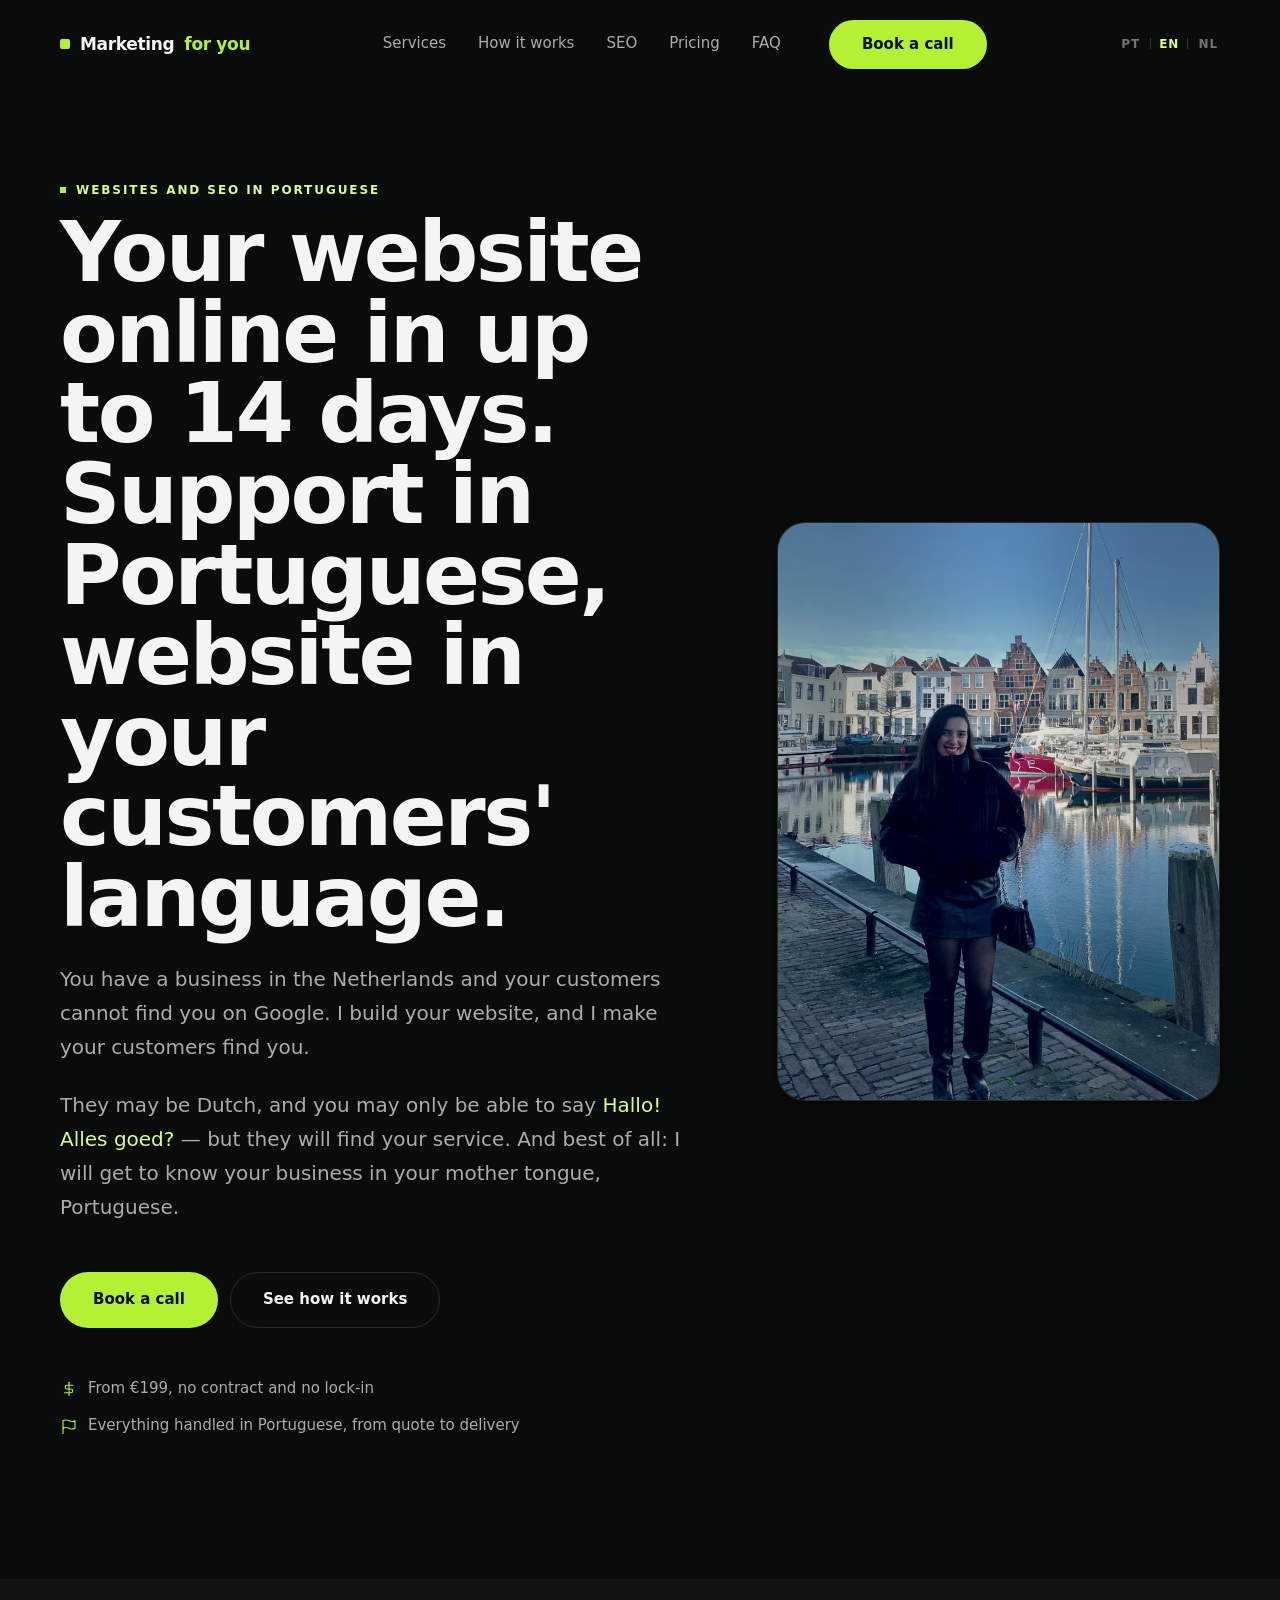
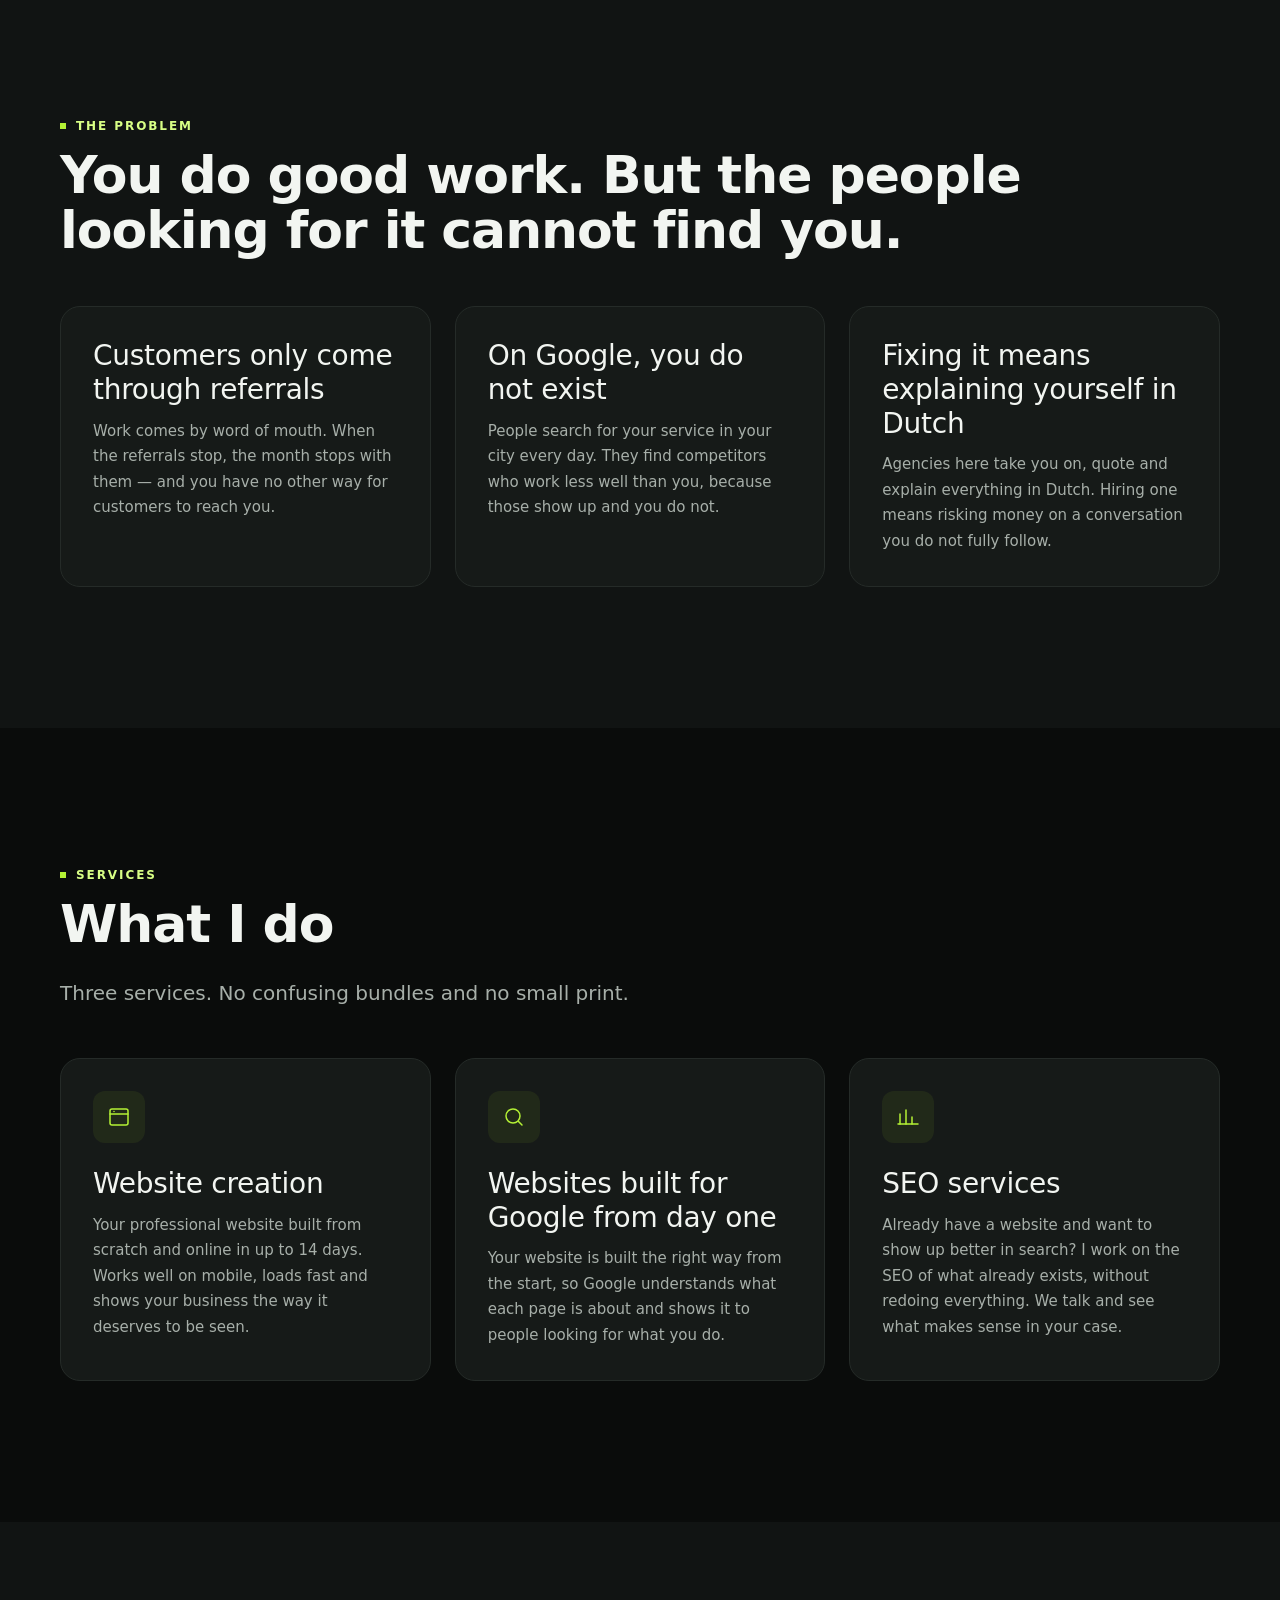
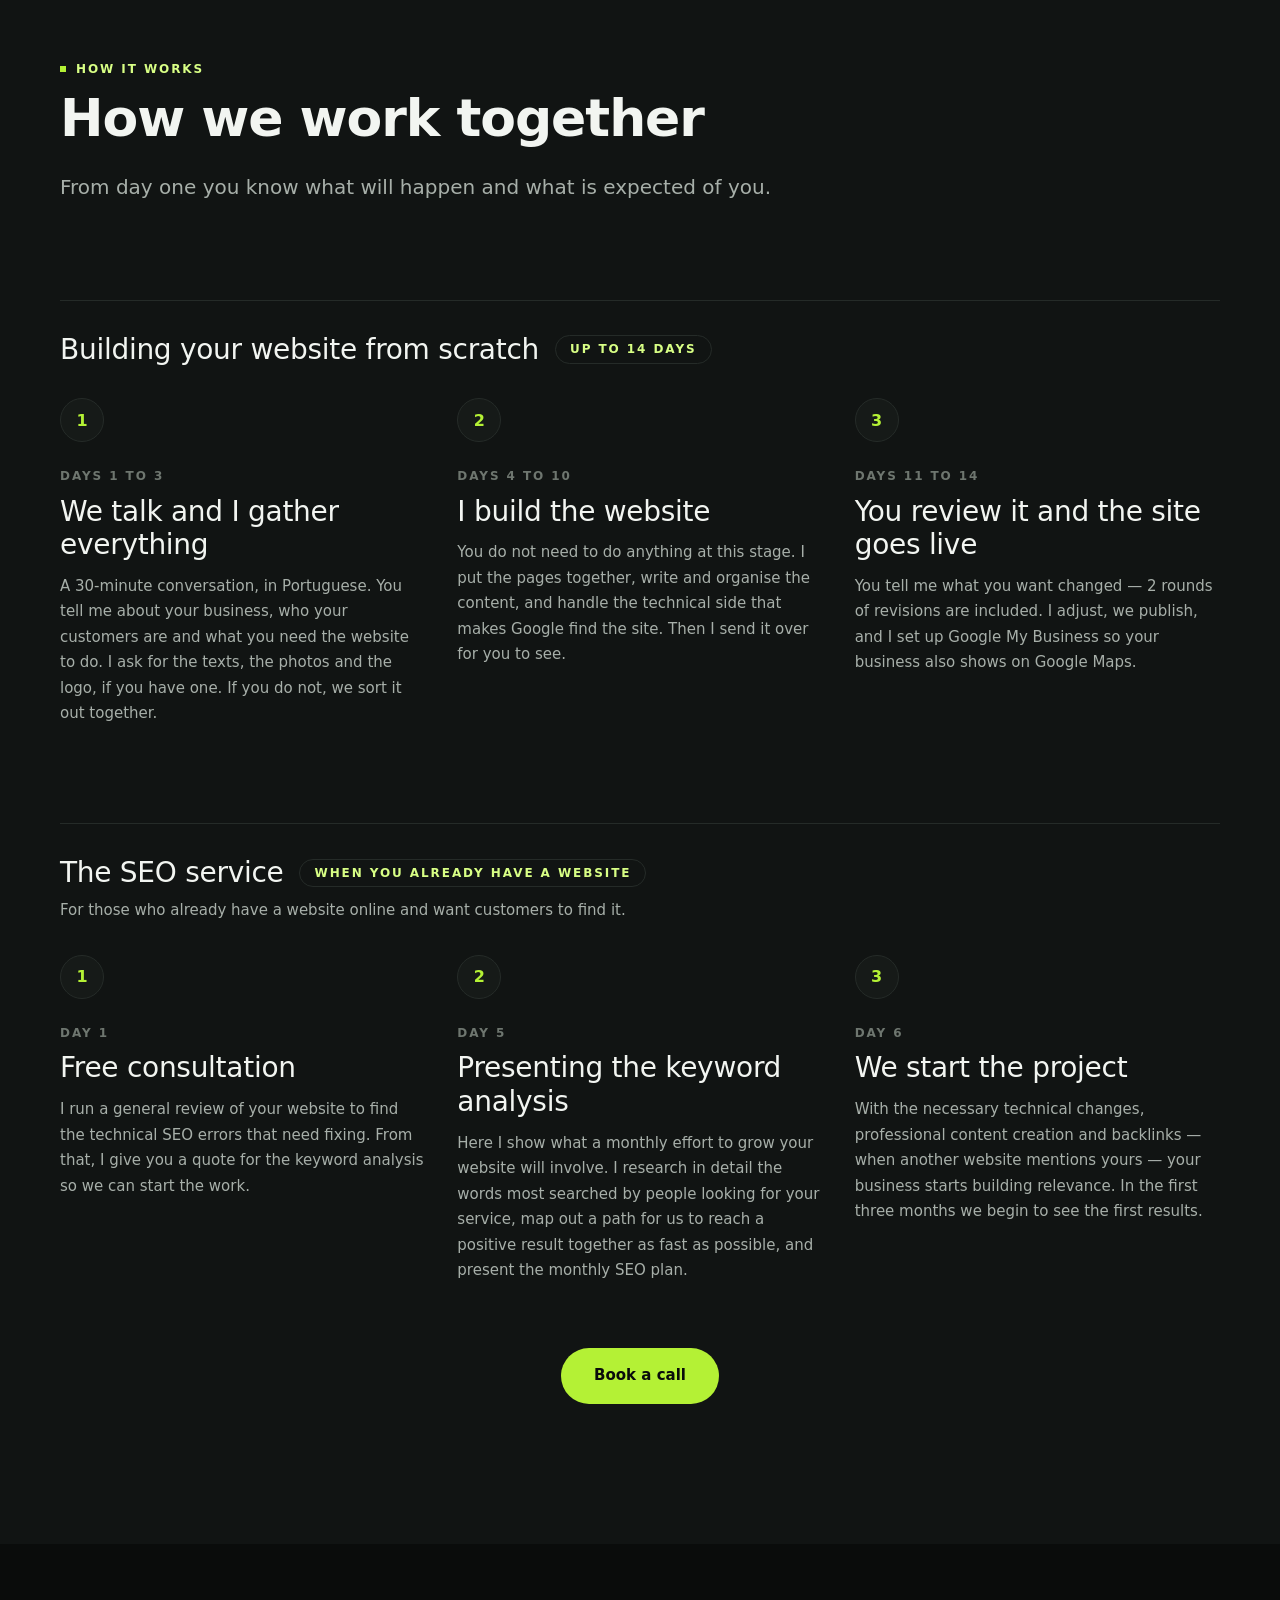
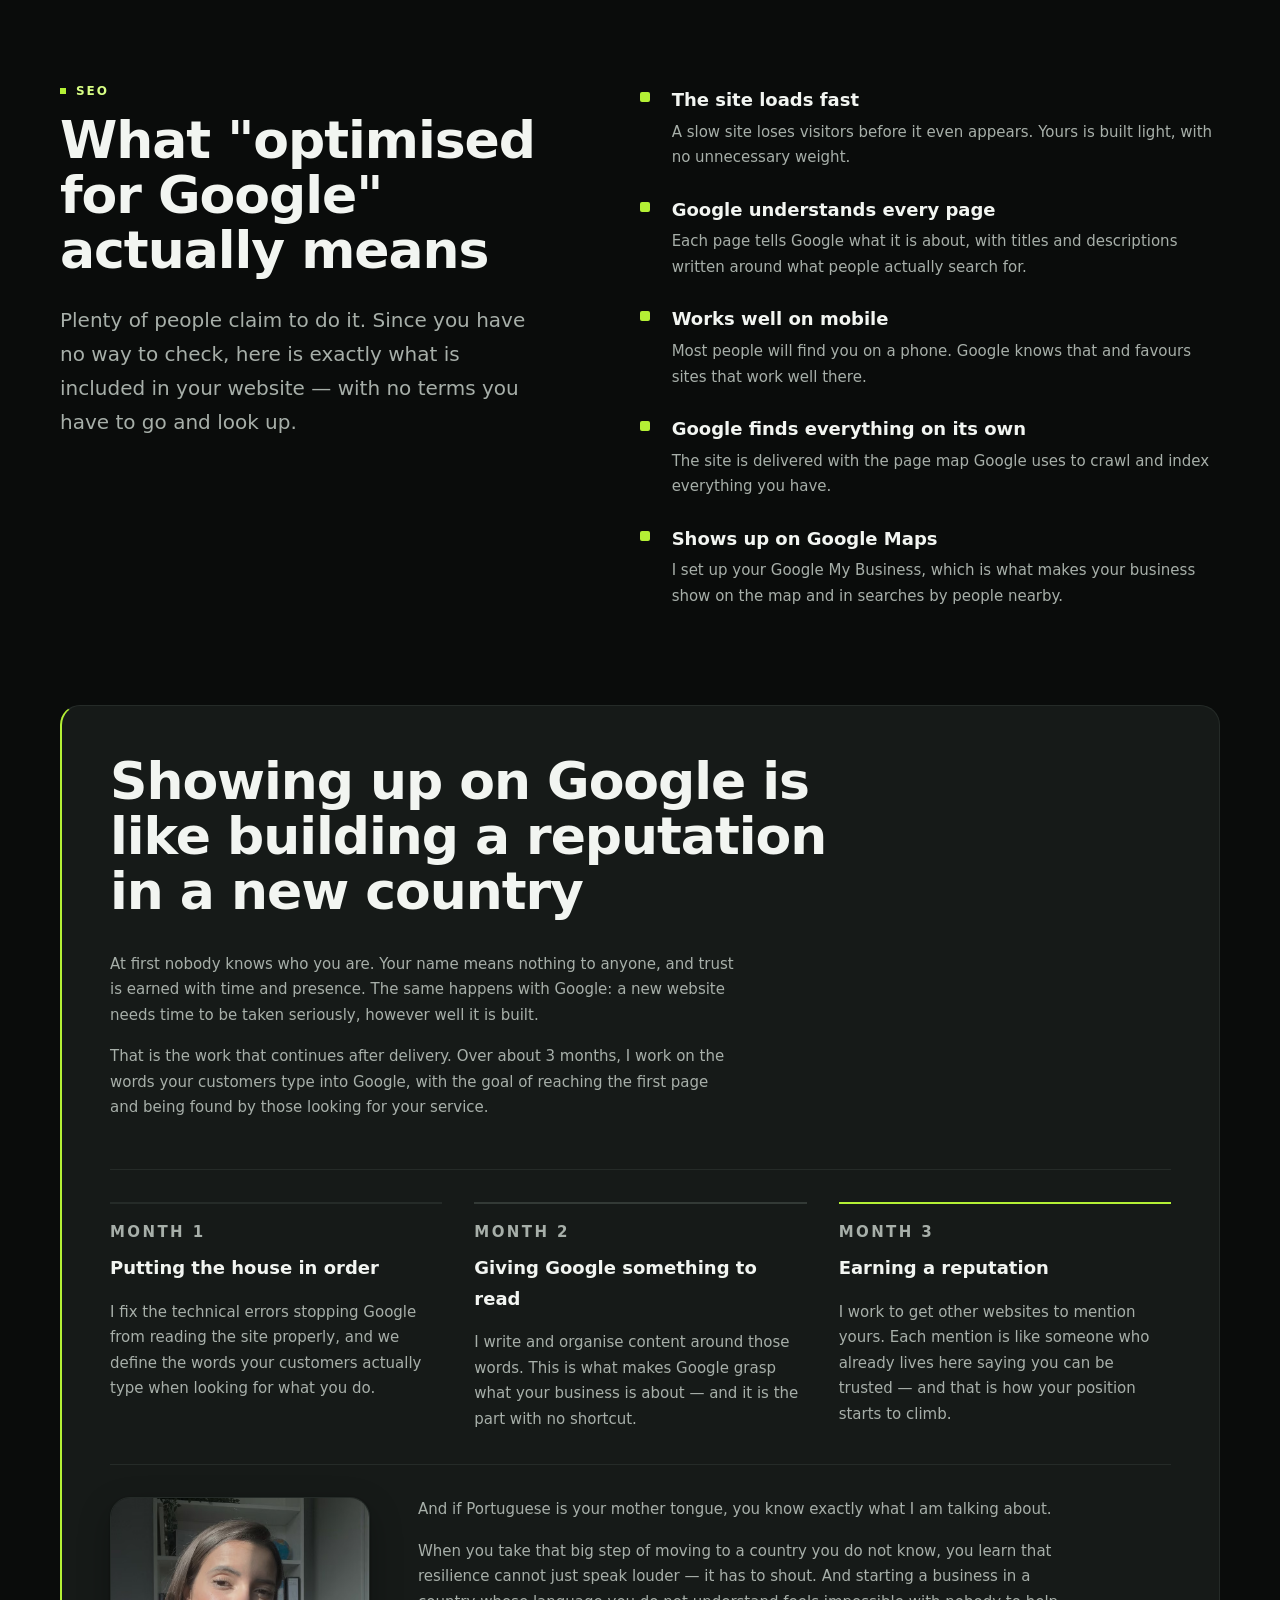
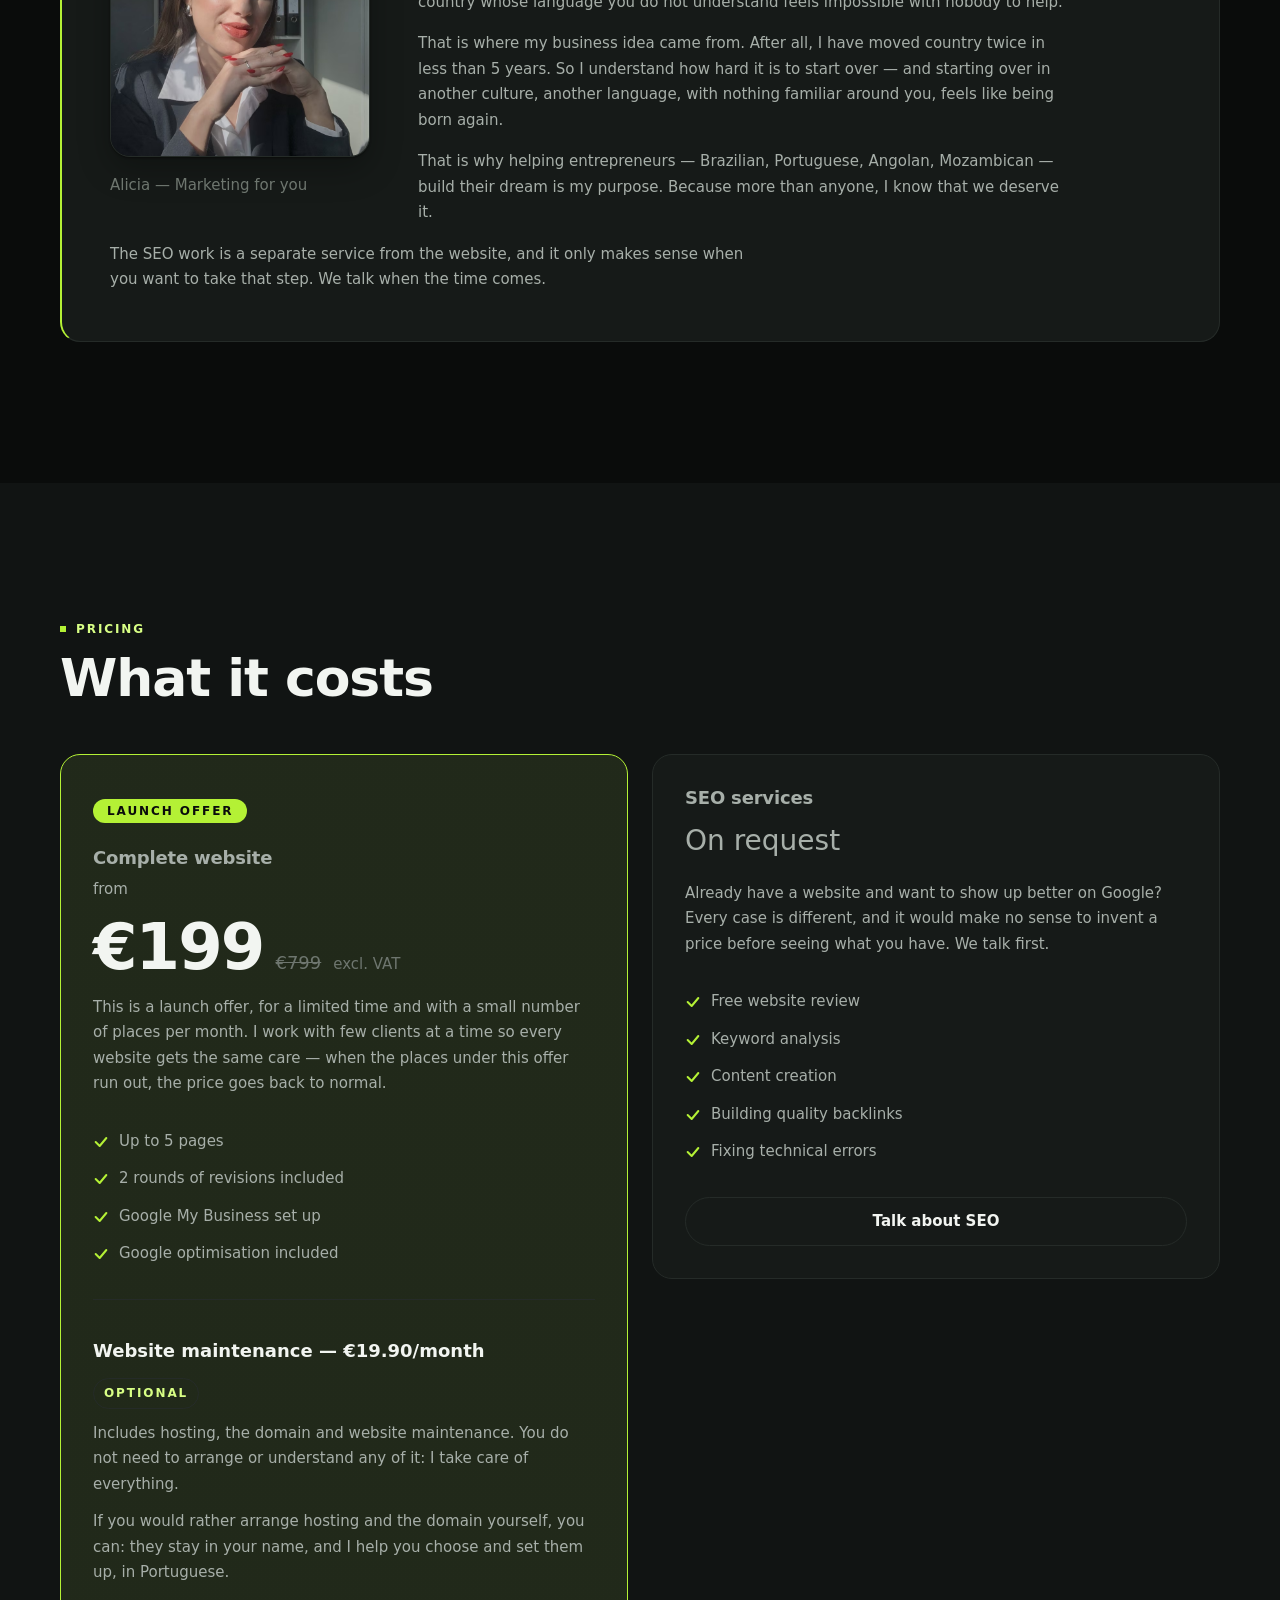
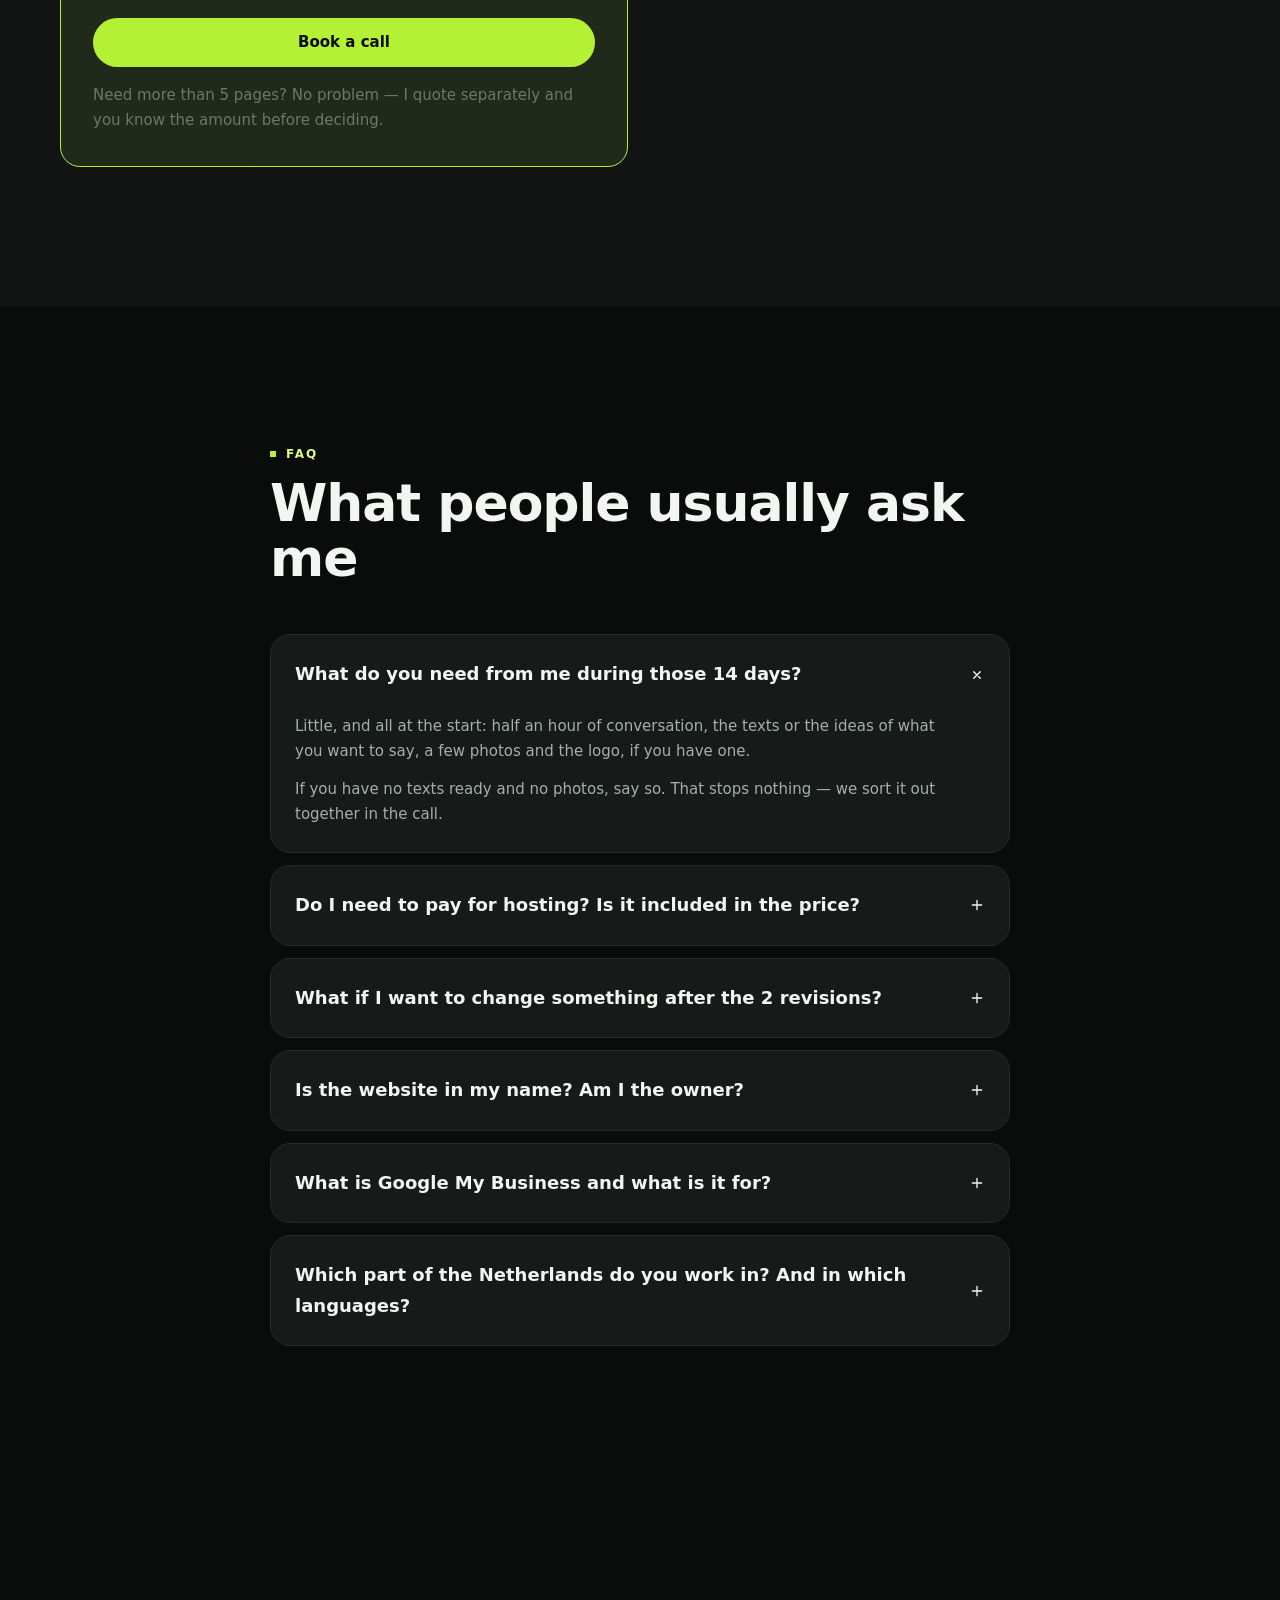
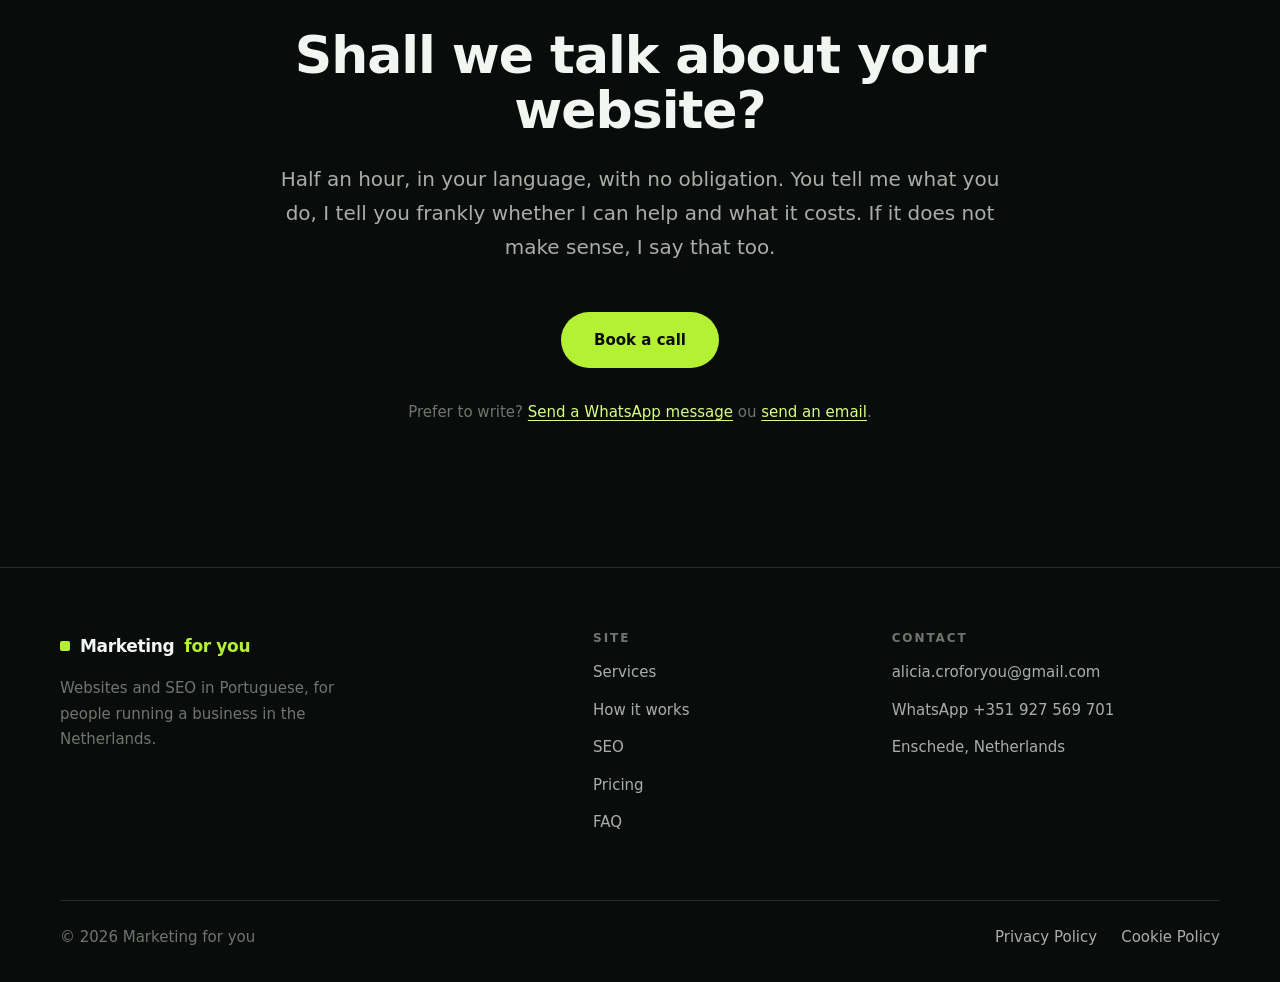
==== en/index.html @ 4ebd7fba "Publica as versões em inglês e neerlandês /en/ e /nl/ como pastas irmãs da raiz, com o texto real no" ====
<!doctype html>
<html lang="en">
<head>
<meta charset="utf-8">
<meta name="viewport" content="width=device-width, initial-scale=1">
<title>Marketing for you — Professional websites and SEO for your business</title>
<meta name="description" content="Professional websites for people running a business in the Netherlands who speak Portuguese. Online in up to 14 days, optimised for Google. Everything handled in Portuguese.">

<link rel="canonical" href="https://marketingforyou.nl/en/">
<meta property="og:type" content="website">
<meta property="og:locale" content="en_GB">
<meta property="og:site_name" content="Marketing for you">
<meta property="og:title" content="Marketing for you — Professional websites and SEO for your business">
<meta property="og:description" content="Professional websites for people running a business in the Netherlands who speak Portuguese. Online in up to 14 days, optimised for Google. Everything handled in Portuguese.">
<meta property="og:url" content="https://marketingforyou.nl/en/">
<meta property="og:image" content="https://marketingforyou.nl/assets/img/og.jpg">
<meta name="twitter:card" content="summary_large_image">

<link rel="alternate" hreflang="pt" href="https://marketingforyou.nl/">
<link rel="alternate" hreflang="en" href="https://marketingforyou.nl/en/">
<link rel="alternate" hreflang="nl" href="https://marketingforyou.nl/nl/">
<link rel="alternate" hreflang="x-default" href="https://marketingforyou.nl/">

<link rel="preload" href="../assets/fonts/ClashDisplay-Semibold.woff2" as="font" type="font/woff2" crossorigin>
<link rel="preload" href="../assets/fonts/Inter-Regular.woff2" as="font" type="font/woff2" crossorigin>
<link rel="stylesheet" href="../assets/css/styles.css">
<meta name="theme-color" content="#0A0C0B">
<link rel="icon" href="../favicon.ico" sizes="any">
<link rel="icon" href="../assets/img/favicon-32.png" sizes="32x32" type="image/png">
<link rel="icon" href="../assets/img/favicon-192.png" sizes="192x192" type="image/png">
<link rel="apple-touch-icon" href="../assets/img/apple-touch-icon.png">

<!-- Marca que há JS antes de pintar, para as animações de entrada só
     esconderem conteúdo quando existir JS para o voltar a mostrar.

     A rede de segurança abaixo é obrigatória: se o main.js não arrancar por
     qualquer motivo (erro, bloqueio, ficheiro aberto localmente), o conteúdo
     volta a aparecer sozinho. Uma página em branco é sempre pior do que uma
     página sem animações. -->
<script>
  document.documentElement.classList.add('js');
  window.__revealFailsafe = setTimeout(function () {
    document.documentElement.classList.remove('js');
  }, 1000);
</script>

<script type="application/ld+json">
{
  "@context": "https://schema.org",
  "@graph": [
    {
      "@type": "Organization",
      "@id": "https://marketingforyou.nl/#org",
      "name": "Marketing for you",
      "url": "https://marketingforyou.nl/",
      "email": "alicia.croforyou@gmail.com",
      "knowsLanguage": ["pt", "en"],
      "areaServed": { "@type": "Country", "name": "Netherlands" },
      "address": { "@type": "PostalAddress", "addressLocality": "Enschede", "addressCountry": "NL" }
    },
    {
      "@type": "WebSite",
      "@id": "https://marketingforyou.nl/#site",
      "url": "https://marketingforyou.nl/",
      "name": "Marketing for you",
      "inLanguage": "en",
      "publisher": { "@id": "https://marketingforyou.nl/#org" }
    },
    {
      "@type": "FAQPage",
      "mainEntity": [
        { "@type": "Question", "name": "Do I need to pay for hosting? Is it included in the price?", "acceptedAnswer": { "@type": "Answer", "text": "A hospedagem e o domínio não estão incluídos no valor do site. Você pode contratar a manutenção por €19,90 por mês, excl. VAT, que inclui hospedagem, domínio e manutenção do site — ou contratar por conta própria, direto com o fornecedor, e eu acompanho e ajudo a configurar, em português e sem custo adicional." } },
        { "@type": "Question", "name": "What if I want to change something after the 2 revisions?", "acceptedAnswer": { "@type": "Answer", "text": "Depois das 2 rounds of revisions included, qualquer alteração é trabalho avulso. Você me diz o que precisa, eu digo quanto custa antes de começar, e só avança se você concordar. Não tem contrato nem fidelização, e a manutenção mensal é optional." } },
        { "@type": "Question", "name": "Is the website in my name? Am I the owner?", "acceptedAnswer": { "@type": "Answer", "text": "Yes. The website is yours: the content, the text, the images and the page design belong to your business. Se contratar a hospedagem e o domínio por conta própria, ficam registados no seu nome desde o início." } },
        { "@type": "Question", "name": "Em que zona dos Países Baixos você trabalha? Em que idiomas?", "acceptedAnswer": { "@type": "Answer", "text": "Fico em Enschede, mas trabalho à distância com todo o país. Atendo em português e em inglês, e o processo inteiro corre na sua língua." } }
      ]
    }
  ]
}
</script>
</head>
<body>

<!-- Âncora do topo. Tem de viver aqui e não no <header>: o cabeçalho é fixo
     ao scroll, portanto está sempre à vista, e o browser não o desloca ao
     clicar no logo — a página mexia 88px e ficava. -->
<span id="topo"></span>

<a class="skip-link" href="#conteudo">Skip to content</a>

<header class="site-header">
  <div class="container site-header__inner">
    <a class="logo" href="#topo">
      <span class="logo__mark" aria-hidden="true"></span>
      Marketing <span class="logo__accent">for you</span>
    </a>

    <nav class="nav" id="nav" aria-label="Main navigation">
      <ul class="nav__list">
        <li><a href="#servicos">Services</a></li>
        <li><a href="#como-funciona">How it works</a></li>
        <li><a href="#seo">SEO</a></li>
        <li><a href="#precos">Pricing</a></li>
        <li><a href="#faq">FAQ</a></li>
      </ul>
      <a class="btn btn--primary nav__cta" href="https://calendly.com/alicia-croforyou/new-meeting" target="_blank" rel="noopener">
        Book a call
      </a>
    </nav>

      <nav class="lang" aria-label="Language">
        <ul>
        <li><a href="/" hreflang="pt">PT</a></li>
        <li><span class="lang__atual" aria-current="true">EN</span></li>
        <li><a href="/nl/" hreflang="nl">NL</a></li>
        </ul>
      </nav>

    <button class="nav-toggle" id="nav-toggle" type="button" aria-expanded="false" aria-controls="nav" aria-label="Open menu">
      <span class="nav-toggle__bar"></span>
      <span class="nav-toggle__bar"></span>
    </button>
  </div>
</header>

<main id="conteudo">

  <!-- ─────────────────────────  HERO  ───────────────────────── -->
  <section class="hero">
    <div class="container hero__inner">
      <div class="hero__text">
        <p class="eyebrow" data-reveal><span class="eyebrow__dot" aria-hidden="true"></span> Websites and SEO in Portuguese</p>

        <h1 data-reveal>Your website online in up to 14 days. Support in Portuguese, website in your customers' language.</h1>

        <p class="lead" data-reveal>
          You have a business in the Netherlands and your customers cannot find you on Google. I build your website, and I make your customers find you.
        </p>

        <p class="lead" data-reveal>
          They may be Dutch, and you may only be able to say <em class="hi">Hallo! Alles goed?</em> — but they will find your service. And best of all: I will get to know your business in your mother tongue, Portuguese.
        </p>

        <div class="hero__actions" data-reveal>
          <a class="btn btn--primary btn--lg" href="https://calendly.com/alicia-croforyou/new-meeting" target="_blank" rel="noopener">
            Book a call
          </a>
          <a class="btn btn--secondary btn--lg" href="#como-funciona">See how it works</a>
        </div>

        <ul class="trust" data-reveal>
          <li>
            <svg class="ico" viewBox="0 0 24 24" aria-hidden="true"><path d="M12 3v18"/><path d="M17 7H9.5a2.5 2.5 0 000 5h5a2.5 2.5 0 010 5H6"/></svg>
            From €199, no contract and no lock-in
          </li>
          <li>
            <svg class="ico" viewBox="0 0 24 24" aria-hidden="true"><path d="M4 15s1-1 4-1 5 2 8 2 4-1 4-1V5s-1 1-4 1-5-2-8-2-4 1-4 1z"/><path d="M4 22v-7"/></svg>
            Everything handled in Portuguese, from quote to delivery
          </li>
        </ul>
      </div>

      <div class="hero__visual">
        <figure class="portrait portrait--hero">
          <picture>
            <source type="image/avif"
                    srcset="../assets/img/hero-alicia-800.avif 800w, ../assets/img/hero-alicia-1200.avif 1200w"
                    sizes="(min-width: 1024px) 40vw, 100vw">
            <source type="image/webp"
                    srcset="../assets/img/hero-alicia-800.webp 800w, ../assets/img/hero-alicia-1200.webp 1200w"
                    sizes="(min-width: 1024px) 40vw, 100vw">
            <img src="../assets/img/hero-alicia-800.webp"
                 alt="Alicia, of Marketing for you, beside a canal in the Netherlands, with a row of Dutch gabled houses behind her"
                 width="800" height="1045"
                 loading="eager" fetchpriority="high" decoding="async">
          </picture>
        </figure>
      </div>

      <!-- ══════════════════════════════════════════════════════════════
           MOLDURA DE BROWSER — guardada para quando houver portfólio

           Quando existir o primeiro site entregue a um cliente real,
           esta moldura pode voltar (aqui ou numa secção de portfólio).
           Basta tirar um print da página inicial do site do cliente,
           gravar em ../assets/img/ e substituir o src.

           NUNCA pôr aqui um site inventado ou de outra pessoa.

           <div class="browser">
             <div class="browser__bar"><span></span><span></span><span></span></div>
             <div class="browser__body">
               <img src="../assets/img/projeto-1.jpg"
                    alt="Site criado para [nome do negócio]"
                    width="800" height="600" loading="lazy">
             </div>
           </div>
           ══════════════════════════════════════════════════════════════ -->
    </div>
  </section>

  <!-- ─────────────────────────  PROBLEMA  ───────────────────────── -->
  <section class="section section--alt" id="problema">
    <div class="container">
      <p class="eyebrow" data-reveal><span class="eyebrow__dot" aria-hidden="true"></span> The problem</p>
      <h2 class="section__title" data-reveal>You do good work. But the people looking for it cannot find you.</h2>

      <div class="grid grid--3 mt-7">
        <article class="card" data-reveal>
          <h3>Customers only come through referrals</h3>
          <p>Work comes by word of mouth. When the referrals stop, the month stops with them — and you have no other way for customers to reach you.</p>
        </article>
        <article class="card" data-reveal>
          <h3>On Google, you do not exist</h3>
          <p>People search for your service in your city every day. They find competitors who work less well than you, because those show up and you do not.</p>
        </article>
        <article class="card" data-reveal>
          <h3>Fixing it means explaining yourself in Dutch</h3>
          <p>Agencies here take you on, quote and explain everything in Dutch. Hiring one means risking money on a conversation you do not fully follow.</p>
        </article>
      </div>
    </div>
  </section>

  <!-- ─────────────────────────  SERVIÇOS  ───────────────────────── -->
  <section class="section" id="servicos">
    <div class="container">
      <p class="eyebrow" data-reveal><span class="eyebrow__dot" aria-hidden="true"></span> Services</p>
      <h2 class="section__title" data-reveal>What I do</h2>
      <p class="section__lead" data-reveal>Three services. No confusing bundles and no small print.</p>

      <div class="grid grid--3 mt-7">
        <article class="card card--icon" data-reveal>
          <span class="card__icon">
            <svg class="ico" viewBox="0 0 24 24" aria-hidden="true"><rect x="3" y="4" width="18" height="16" rx="2"/><path d="M3 9h18"/><path d="M7 6.5h.01"/></svg>
          </span>
          <h3>Website creation</h3>
          <p>Your professional website built from scratch and online in up to 14 days. Works well on mobile, loads fast and shows your business the way it deserves to be seen.</p>
        </article>

        <article class="card card--icon" data-reveal>
          <span class="card__icon">
            <svg class="ico" viewBox="0 0 24 24" aria-hidden="true"><circle cx="11" cy="11" r="7"/><path d="M20 20l-3.5-3.5"/></svg>
          </span>
          <h3>Websites built for Google from day one</h3>
          <p>Your website is built the right way from the start, so Google understands what each page is about and shows it to people looking for what you do.</p>
        </article>

        <article class="card card--icon" data-reveal>
          <span class="card__icon">
            <svg class="ico" viewBox="0 0 24 24" aria-hidden="true"><path d="M4 19V9"/><path d="M10 19V5"/><path d="M16 19v-7"/><path d="M22 19H2"/></svg>
          </span>
          <h3>SEO services</h3>
          <p>Already have a website and want to show up better in search? I work on the SEO of what already exists, without redoing everything. We talk and see what makes sense in your case.</p>
        </article>
      </div>
    </div>
  </section>

  <!-- ─────────────────────────  COMO FUNCIONA  ───────────────────────── -->
  <section class="section section--alt" id="como-funciona">
    <div class="container">
      <p class="eyebrow" data-reveal><span class="eyebrow__dot" aria-hidden="true"></span> How it works</p>
      <h2 class="section__title" data-reveal>How we work together</h2>
      <p class="section__lead" data-reveal>
        From day one you know what will happen and what is expected of you.
      </p>

      <h3 class="track__title" data-reveal>
        Building your website from scratch
        <span class="track__when">Up to 14 days</span>
      </h3>

      <ol class="timeline">
        <li class="timeline__step" data-reveal>
          <span class="timeline__num">1</span>
          <div>
            <p class="timeline__when">Days 1 to 3</p>
            <h4>We talk and I gather everything</h4>
            <p>A 30-minute conversation, in Portuguese. You tell me about your business, who your customers are and what you need the website to do. I ask for the texts, the photos and the logo, if you have one. If you do not, we sort it out together.</p>
          </div>
        </li>
        <li class="timeline__step" data-reveal>
          <span class="timeline__num">2</span>
          <div>
            <p class="timeline__when">Days 4 to 10</p>
            <h4>I build the website</h4>
            <p>You do not need to do anything at this stage. I put the pages together, write and organise the content, and handle the technical side that makes Google find the site. Then I send it over for you to see.</p>
          </div>
        </li>
        <li class="timeline__step" data-reveal>
          <span class="timeline__num">3</span>
          <div>
            <p class="timeline__when">Days 11 to 14</p>
            <h4>You review it and the site goes live</h4>
            <p>You tell me what you want changed — 2 rounds of revisions are included. I adjust, we publish, and I set up Google My Business so your business also shows on Google Maps.</p>
          </div>
        </li>
      </ol>

      <h3 class="track__title" data-reveal>
        The SEO service
        <span class="track__when">When you already have a website</span>
      </h3>
      <p class="track__lead" data-reveal>
        For those who already have a website online and want customers to find it.
      </p>

      <ol class="timeline">
        <li class="timeline__step" data-reveal>
          <span class="timeline__num">1</span>
          <div>
            <p class="timeline__when">Day 1</p>
            <h4>Free consultation</h4>
            <p>I run a general review of your website to find the technical SEO errors that need fixing. From that, I give you a quote for the keyword analysis so we can start the work.</p>
          </div>
        </li>
        <li class="timeline__step" data-reveal>
          <span class="timeline__num">2</span>
          <div>
            <p class="timeline__when">Day 5</p>
            <h4>Presenting the keyword analysis</h4>
            <p>Here I show what a monthly effort to grow your website will involve. I research in detail the words most searched by people looking for your service, map out a path for us to reach a positive result together as fast as possible, and present the monthly SEO plan.</p>
          </div>
        </li>
        <li class="timeline__step" data-reveal>
          <span class="timeline__num">3</span>
          <div>
            <p class="timeline__when">Day 6</p>
            <h4>We start the project</h4>
            <p>With the necessary technical changes, professional content creation and backlinks — when another website mentions yours — your business starts building relevance. In the first three months we begin to see the first results.</p>
          </div>
        </li>
      </ol>

      <div class="center mt-8" data-reveal>
        <a class="btn btn--primary btn--lg" href="https://calendly.com/alicia-croforyou/new-meeting" target="_blank" rel="noopener">
          Book a call
        </a>
      </div>
    </div>
  </section>

  <!-- ─────────────────────────  SEO EM DETALHE  ───────────────────────── -->
  <section class="section" id="seo">
    <div class="container split">
      <div class="split__text">
        <p class="eyebrow" data-reveal><span class="eyebrow__dot" aria-hidden="true"></span> SEO</p>
        <h2 class="section__title" data-reveal>What "optimised for Google" actually means</h2>
        <p class="section__lead" data-reveal>
          Plenty of people claim to do it. Since you have no way to check, here is exactly what is included in your website — with no terms you have to go and look up.
        </p>
      </div>

      <ul class="checks split__aside">
        <li data-reveal>
          <strong>The site loads fast</strong>
          A slow site loses visitors before it even appears. Yours is built light, with no unnecessary weight.
        </li>
        <li data-reveal>
          <strong>Google understands every page</strong>
          Each page tells Google what it is about, with titles and descriptions written around what people actually search for.
        </li>
        <li data-reveal>
          <strong>Works well on mobile</strong>
          Most people will find you on a phone. Google knows that and favours sites that work well there.
        </li>
        <li data-reveal>
          <strong>Google finds everything on its own</strong>
          The site is delivered with the page map Google uses to crawl and index everything you have.
        </li>
        <li data-reveal>
          <strong>Shows up on Google Maps</strong>
          I set up your Google My Business, which is what makes your business show on the map and in searches by people nearby.
        </li>
      </ul>
    </div>

    <div class="container">
      <div class="longgame" data-reveal>
        <h3 class="longgame__claim">Showing up on Google is like building a reputation in a new country</h3>

        <div class="longgame__intro">
          <p>
            At first nobody knows who you are. Your name means nothing to anyone, and trust is earned with time and presence. The same happens with Google: a new website needs time to be taken seriously, however well it is built.
          </p>
          <p>
            That is the work that continues after delivery. Over about 3 months, I work on the words your customers type into Google, with the goal of reaching the first page and being found by those looking for your service.
          </p>
        </div>

        <!-- Descreve o PROCESSO dos 3 meses, nunca resultados. Mesma técnica que
             torna o prazo dos 14 dias credível: quem sabe o que vai acontecer
             não acha o prazo suspeito. Nunca acrescentar números aqui. -->
        <ol class="phases">
          <li class="phases__item">
            <p class="phases__when">Month 1</p>
            <h4>Putting the house in order</h4>
            <p>I fix the technical errors stopping Google from reading the site properly, and we define the words your customers actually type when looking for what you do.</p>
          </li>
          <li class="phases__item">
            <p class="phases__when">Month 2</p>
            <h4>Giving Google something to read</h4>
            <p>I write and organise content around those words. This is what makes Google grasp what your business is about — and it is the part with no shortcut.</p>
          </li>
          <li class="phases__item">
            <p class="phases__when">Month 3</p>
            <h4>Earning a reputation</h4>
            <p>I work to get other websites to mention yours. Each mention is like someone who already lives here saying you can be trusted — and that is how your position starts to climb.</p>
          </li>
        </ol>

        <!-- A partir daqui o texto deixa de ser sobre SEO e passa a ser sobre
             a pessoa. O retrato vive aqui, ao lado da história, e não no topo
             do bloco. -->
        <div class="story">
          <figure class="portrait portrait--inline">
            <picture>
              <source type="image/avif"
                      srcset="../assets/img/retrato-alicia-800.avif 800w, ../assets/img/retrato-alicia-1200.avif 1200w"
                      sizes="(min-width: 1024px) 260px, 180px">
              <source type="image/webp"
                      srcset="../assets/img/retrato-alicia-800.webp 800w, ../assets/img/retrato-alicia-1200.webp 1200w"
                      sizes="(min-width: 1024px) 260px, 180px">
              <img src="../assets/img/retrato-alicia-800.webp"
                   alt="Alicia, founder of Marketing for you"
                   width="800" height="1000"
                   loading="lazy" decoding="async">
            </picture>
            <figcaption>Alicia — Marketing for you</figcaption>
          </figure>

          <div class="story__text">
            <p>
              And if Portuguese is your mother tongue, you know exactly what I am talking about.
            </p>
            <p>
              When you take that big step of moving to a country you do not know, you learn that resilience cannot just speak louder — it has to shout. And starting a business in a country whose language you do not understand feels impossible with nobody to help.
            </p>
            <p>
              That is where my business idea came from. After all, I have moved country twice in less than 5 years. So I understand how hard it is to start over — and starting over in another culture, another language, with nothing familiar around you, feels like being born again.
            </p>
            <p>
              That is why helping entrepreneurs — Brazilian, Portuguese, Angolan, Mozambican — build their dream is my purpose. Because more than anyone, I know that we deserve it.
            </p>
          </div>
        </div>

        <p>
          The SEO work is a separate service from the website, and it only makes sense when you want to take that step. We talk when the time comes.
        </p>
      </div>
    </div>
  </section>

  <!-- ═══════════════════════════════════════════════════════════════════
       PROVA SOCIAL — SECÇÃO DESATIVADA

       Esta secção está comentada de propósito: ainda não há testemunhos
       reais. NÃO a publique vazia e NÃO invente depoimentos.

       PARA ATIVAR, quando tiver o primeiro testemunho:
       1. Apague a linha de abertura do comentário (a seguir a este bloco)
          e a linha de fecho, marcada com "FIM DA SECÇÃO DESATIVADA".
       2. Siga as instruções que estão lá dentro para adicionar cada
          testemunho.
       ═══════════════════════════════════════════════════════════════════ -->
  <!--
  <section class="section section--alt" id="testemunhos">
    <div class="container">
      <p class="eyebrow"><span class="eyebrow__dot" aria-hidden="true"></span> Clientes</p>
      <h2 class="section__title">O que dizem de mim</h2>

      ══════════════════════════════════════════════════════════
      TESTEMUNHOS — COMO ADICIONAR UM NOVO

      1. Copie o bloco <li class="testimonial"> ... </li> inteiro
         que está no MODELO mais abaixo.
      2. Cole logo a seguir à linha <ul class="testimonials">.
      3. Troque o texto entre as tags. Não mexa nos class="".
      4. A foto é opcional: se não houver, apague o bloco
         <span class="testimonial__avatar"> inteiro e ponha no lugar
         <span class="testimonial__avatar testimonial__avatar--initials">AB</span>
         com as iniciais da pessoa.
      5. Grave e recarregue a página. O layout ajusta-se sozinho
         a qualquer número de testemunhos.

      REGRAS (não negociáveis):
      - Só testemunhos reais, de clientes reais.
      - Só publicar com autorização da pessoa para usar o nome.
      - Não corrigir nem embelezar o que a pessoa escreveu, além
        de erros óbvios de escrita.
      ══════════════════════════════════════════════════════════

      <ul class="testimonials">

        MODELO — copiar daqui:

        <li class="testimonial">
          <blockquote class="testimonial__quote">
            Texto do testemunho, nas palavras do cliente.
          </blockquote>
          <div class="testimonial__author">
            <span class="testimonial__avatar">
              <img src="../assets/img/testemunhos/nome.jpg" alt="" width="48" height="48" loading="lazy">
            </span>
            <span>
              <span class="testimonial__name">Nome do cliente</span>
              <span class="testimonial__role">Negócio, Cidade</span>
            </span>
          </div>
        </li>

        até aqui.

      </ul>
    </div>
  </section>
  FIM DA SECÇÃO DESATIVADA -->

  <!-- ═══════════════════════════════════════════════════════════════════
       PORTFÓLIO — SECÇÃO DESATIVADA
       Mesma regra dos testemunhos: só projetos reais, nunca inventados.
       Ativar quando houver sites entregues para mostrar.
       ═══════════════════════════════════════════════════════════════════ -->

  <!-- ─────────────────────────  PREÇOS  ───────────────────────── -->
  <section class="section section--alt" id="precos">
    <div class="container">
      <p class="eyebrow" data-reveal><span class="eyebrow__dot" aria-hidden="true"></span> Pricing</p>
      <h2 class="section__title" data-reveal>What it costs</h2>

      <div class="grid grid--2 mt-7 prices">

        <article class="card card--featured" data-reveal>
          <p class="chip">Launch offer</p>

          <h3 class="price-name">Complete website</h3>

          <p class="price">
            <span class="price__from">from</span>
            <span class="price__now">€199</span>
            <span class="price__was">€799</span>
            <span class="price__vat">excl. VAT</span>
          </p>

          <p class="price-why">
            This is a launch offer, for a limited time and with a small number of places per month. I work with few clients at a time so every website gets the same care — when the places under this offer run out, the price goes back to normal.
          </p>

          <ul class="includes">
            <li>Up to 5 pages</li>
            <li>2 rounds of revisions included</li>
            <li>Google My Business set up</li>
            <li>Google optimisation included</li>
          </ul>

          <div class="addon">
            <p class="addon__title">Website maintenance — €19.90/month <span class="addon__tag">optional</span></p>
            <p>
              Includes hosting, the domain and website maintenance. You do not need to arrange or understand any of it: I take care of everything.
            </p>
            <p>
              If you would rather arrange hosting and the domain yourself, you can: they stay in your name, and I help you choose and set them up, in Portuguese.
            </p>
          </div>

          <a class="btn btn--primary btn--block" href="https://calendly.com/alicia-croforyou/new-meeting" target="_blank" rel="noopener">
            Book a call
          </a>

          <p class="price-note">
            Need more than 5 pages? No problem — I quote separately and you know the amount before deciding.
          </p>
        </article>

        <article class="card" data-reveal>
          <h3 class="price-name">SEO services</h3>

          <p class="price">
            <span class="price__consult">On request</span>
          </p>

          <p class="price-why">
            Already have a website and want to show up better on Google? Every case is different, and it would make no sense to invent a price before seeing what you have. We talk first.
          </p>

          <ul class="includes">
            <li>Free website review</li>
            <li>Keyword analysis</li>
            <li>Content creation</li>
            <li>Building quality backlinks</li>
            <li>Fixing technical errors</li>
          </ul>

          <a class="btn btn--secondary btn--block" href="https://calendly.com/alicia-croforyou/new-meeting" target="_blank" rel="noopener">
            Talk about SEO
          </a>
        </article>

      </div>
    </div>
  </section>

  <!-- ─────────────────────────  FAQ  ───────────────────────── -->
  <section class="section" id="faq">
    <div class="container container--narrow">
      <p class="eyebrow" data-reveal><span class="eyebrow__dot" aria-hidden="true"></span> FAQ</p>
      <h2 class="section__title" data-reveal>What people usually ask me</h2>

      <div class="faq mt-7">

        <details class="faq__item" open data-reveal>
          <summary>What do you need from me during those 14 days?</summary>
          <div class="faq__body">
            <p>Little, and all at the start: half an hour of conversation, the texts or the ideas of what you want to say, a few photos and the logo, if you have one.</p>
            <p>If you have no texts ready and no photos, say so. That stops nothing — we sort it out together in the call.</p>
          </div>
        </details>

        <details class="faq__item" data-reveal>
          <summary>Do I need to pay for hosting? Is it included in the price?</summary>
          <div class="faq__body">
            <p>Every website needs hosting and a domain — the site address, for example <code>www.oseunegocio.nl</code> — to stay online. That is not included in the website price, and you have two ways to handle it.</p>
            <p><strong>I take care of everything for €19.90 a month, excl. VAT.</strong> That amount covers hosting, the domain and website maintenance. You do not need to know anything about technology or sort anything out in Dutch.</p>
            <p><strong>Or you arrange it yourself</strong>, directly with the provider, and it all stays in your name. In that case too I stay alongside you, helping you choose and set it up, in Portuguese and at no extra cost.</p>
            <p>You choose whichever you prefer, and you know the amounts before deciding. No surprises on the invoice.</p>
          </div>
        </details>

        <details class="faq__item" data-reveal>
          <summary>What if I want to change something after the 2 revisions?</summary>
          <div class="faq__body">
            <p>After the 2 included revisions, any change is separate work. It goes like this: you tell me what you need, I tell you what it costs before starting, and it only goes ahead if you agree.</p>
            <p>There is no contract and no lock-in. The monthly maintenance is optional and, if one day you want to stop, you stop.</p>
          </div>
        </details>

        <details class="faq__item" data-reveal>
          <summary>Is the website in my name? Am I the owner?</summary>
          <div class="faq__body">
            <p>Yes. The website is yours: the content, the text, the images and the page design belong to your business.</p>
            <p>If you arrange hosting and the domain yourself, they are registered in your name from the start, and I stay alongside you through the whole process in Portuguese.</p>
          </div>
        </details>

        <details class="faq__item" data-reveal>
          <summary>What is Google My Business and what is it for?</summary>
          <div class="faq__body">
            <p>It is your business listing on Google. It is what makes a panel appear — with your name, opening hours, phone number and location on the map — when someone searches for your service in your area.</p>
            <p>For anyone working with customers in their region, it is usually what brings the most enquiries. It comes set up with your website at no extra cost.</p>
          </div>
        </details>

        <details class="faq__item" data-reveal>
          <summary>Which part of the Netherlands do you work in? And in which languages?</summary>
          <div class="faq__body">
            <p>I am based in Enschede, but I work remotely with the whole country. Being in the same city was never needed to build a website: we arrange everything by call.</p>
            <p>I work in Portuguese and English. The whole process — quote, questions, revisions, delivery — runs in your language.</p>
          </div>
        </details>

      </div>
    </div>
  </section>

  <!-- ─────────────────────────  CTA FINAL  ───────────────────────── -->
  <section class="section cta-final">
    <div class="container container--narrow center">
      <h2 data-reveal>Shall we talk about your website?</h2>
      <p class="lead" data-reveal>
        Half an hour, in your language, with no obligation. You tell me what you do, I tell you frankly whether I can help and what it costs. If it does not make sense, I say that too.
      </p>
      <div data-reveal>
        <a class="btn btn--primary btn--lg" href="https://calendly.com/alicia-croforyou/new-meeting" target="_blank" rel="noopener">
          Book a call
        </a>
      </div>
      <p class="cta-final__alt" data-reveal>
        Prefer to write? <a href="https://wa.me/351927569701" target="_blank" rel="noopener">Send a WhatsApp message</a>
        ou <a href="mailto:alicia.croforyou@gmail.com">send an email</a>.
      </p>
    </div>
  </section>

</main>

<footer class="site-footer">
  <div class="container">
    <div class="site-footer__grid">

      <div>
        <a class="logo" href="#topo">
          <span class="logo__mark" aria-hidden="true"></span>
          Marketing <span class="logo__accent">for you</span>
        </a>
        <p class="site-footer__tag">
          Websites and SEO in Portuguese, for people running a business in the Netherlands.
        </p>
      </div>

      <nav aria-label="Footer">
        <h2 class="site-footer__h">Site</h2>
        <ul>
          <li><a href="#servicos">Services</a></li>
          <li><a href="#como-funciona">How it works</a></li>
          <li><a href="#seo">SEO</a></li>
          <li><a href="#precos">Pricing</a></li>
          <li><a href="#faq">FAQ</a></li>
        </ul>
      </nav>

      <div>
        <h2 class="site-footer__h">Contact</h2>
        <ul>
          <li><a href="mailto:alicia.croforyou@gmail.com">alicia.croforyou@gmail.com</a></li>
          <li><a href="https://wa.me/351927569701" target="_blank" rel="noopener">WhatsApp +351 927 569 701</a></li>
          <!-- [[A CONFIRMAR: indicativo do celular. Se for holandês, usar +31 6 82 06 37 69 ]]
          <li><a href="tel:+31682063769">+31 6 82 06 37 69</a></li>
          -->
          <li>Enschede, Netherlands</li>
        </ul>
      </div>

    </div>

    <div class="site-footer__bottom">
      <p>&copy; <span id="ano">2026</span> Marketing for you</p>
      <ul>
        <li><a href="privacy-policy.html">Privacy Policy</a></li>
        <li><a href="cookie-policy.html">Cookie Policy</a></li>
      </ul>
    </div>

    <!-- ══════════════════════════════════════════════════════════════
         [[A DEFINIR — OBRIGATÓRIO ANTES DE PUBLICAR]]
         Um site comercial que opera nos Países Baixos tem de identificar
         quem está por trás. Adicionar aqui, no rodapé:
           - Nome legal da empresa
           - Número KvK
           - BTW-nummer
           - Morada
         ══════════════════════════════════════════════════════════════ -->
  </div>
</footer>

<!-- Script clássico, não ES module: módulos são bloqueados pelo browser quando
     a página é aberta directamente do disco (file://), e o site tem de funcionar
     também assim. O ficheiro não usa import/export, portanto nada se perde. -->
<script src="../assets/js/main.js" defer></script>
</body>
</html>
---- assets/css/styles.css ----
@layer reset, tokens, base, layout, components, utilities;

/* ═══════════════════════════════════  RESET  ══════════════════════════════════ */
@layer reset {
  *, *::before, *::after { box-sizing: border-box; }
  * { margin: 0; }
  html { -webkit-text-size-adjust: 100%; }
  body { -webkit-font-smoothing: antialiased; }
  img, picture, svg { display: block; max-width: 100%; }
  input, button, textarea, select { font: inherit; color: inherit; }
  p, h1, h2, h3, h4 { overflow-wrap: break-word; }
  ul, ol { list-style: none; padding: 0; }
  a { color: inherit; text-decoration: none; }
  summary::-webkit-details-marker { display: none; }
}

/* ═══════════════════════════════════  TOKENS  ═════════════════════════════════ */
@layer tokens {
  :root {
    /* Superfícies */
    --ink-900:#0A0C0B; --ink-800:#111413; --ink-700:#161A18; --ink-600:#1D221F;
    --line:#252B28;    --line-strong:#333A36;

    /* Acento */
    --lime-300:#D8FF85; --lime-400:#B4F135; --lime-500:#9BD91C;
    --lime-glow:rgba(180,241,53,.18); --lime-wash:rgba(180,241,53,.07);

    /* Texto */
    --text-1:#F2F5F1; --text-2:#A7AFA9; --text-3:#6E766F;

    /* Apoio */
    --moss:#22372B; --danger:#FF6B5F;

    /* Tipografia */
    --font-display:"Clash Display", ui-sans-serif, system-ui, sans-serif;
    --font-ui:"Inter", ui-sans-serif, system-ui, -apple-system, "Segoe UI", sans-serif;

    --fs-display:clamp(2.75rem, 7vw, 5.25rem);
    --fs-h2:clamp(2rem, 4.5vw, 3.25rem);
    --fs-h3:clamp(1.375rem, 2.2vw, 1.75rem);
    --fs-h4:1.125rem;
    --fs-lead:clamp(1.0625rem, 1.6vw, 1.25rem);
    --fs-body:1rem;
    --fs-sm:.9375rem;
    --fs-eyebrow:.75rem;

    /* Espaçamento */
    --sp-1:4px; --sp-2:8px; --sp-3:12px; --sp-4:16px; --sp-5:24px; --sp-6:32px;
    --sp-7:48px; --sp-8:64px; --sp-9:96px; --sp-10:128px; --sp-11:160px;
    --section-y:clamp(80px, 11vw, 160px);

    /* Raios */
    --r-sm:8px; --r-md:12px; --r-lg:20px; --r-xl:28px; --r-pill:999px;

    /* Sombras */
    --shadow-card:0 1px 2px rgba(0,0,0,.4), 0 12px 32px rgba(0,0,0,.28);
    --shadow-glow:0 0 0 1px var(--lime-glow), 0 8px 28px var(--lime-glow);

    /* Movimento */
    --ease:cubic-bezier(.16,1,.3,1);
  }
}

/* ═══════════════════════════════════  BASE  ═══════════════════════════════════ */
@layer base {
  /* Fontes self-hosted — ver assets/fonts/README.md.
     Enquanto os ficheiros não existirem, o site cai para a stack do sistema
     sem quebrar nada. */
  @font-face {
    font-family:"Clash Display"; src:url("../fonts/ClashDisplay-Semibold.woff2") format("woff2");
    font-weight:600; font-style:normal; font-display:swap;
  }
  @font-face {
    font-family:"Clash Display"; src:url("../fonts/ClashDisplay-Medium.woff2") format("woff2");
    font-weight:500; font-style:normal; font-display:swap;
  }
  @font-face {
    font-family:"Inter"; src:url("../fonts/Inter-Regular.woff2") format("woff2");
    font-weight:400; font-style:normal; font-display:swap;
  }
  @font-face {
    font-family:"Inter"; src:url("../fonts/Inter-SemiBold.woff2") format("woff2");
    font-weight:600; font-style:normal; font-display:swap;
  }

  html { scroll-behavior:smooth; scroll-padding-top:88px; }

  body {
    background:var(--ink-900); color:var(--text-1);
    font-family:var(--font-ui); font-size:var(--fs-body); line-height:1.7;
    font-variant-numeric:tabular-nums;
  }

  h1, h2, h3 { font-family:var(--font-display); font-weight:600; }
  h1 { font-size:var(--fs-display); line-height:.96; letter-spacing:-.03em; }
  h2 { font-size:var(--fs-h2);      line-height:1.06; letter-spacing:-.02em; }
  h3 { font-size:var(--fs-h3);      line-height:1.2;  letter-spacing:-.01em; font-weight:500; }

  p { max-width:68ch; }
  strong { font-weight:600; }
  code { font-family:ui-monospace, "Cascadia Code", monospace; font-size:.9em; color:var(--lime-300); }

  a { transition:color 180ms var(--ease); }
  a:hover { color:var(--lime-300); }

  :focus-visible { outline:2px solid var(--lime-400); outline-offset:3px; border-radius:2px; }

  ::selection { background:var(--lime-400); color:var(--ink-900); }

  .skip-link {
    position:absolute; left:var(--sp-4); top:-100px; z-index:200;
    background:var(--lime-400); color:var(--ink-900); font-weight:600;
    padding:var(--sp-3) var(--sp-5); border-radius:var(--r-pill);
    transition:top 180ms var(--ease);
  }
  .skip-link:focus { top:var(--sp-4); color:var(--ink-900); }
}

/* ═══════════════════════════════════  LAYOUT  ═════════════════════════════════ */
@layer layout {
  .container { width:100%; max-width:1240px; margin-inline:auto; padding-inline:20px; }
  .container--narrow { max-width:820px; }
  @media (min-width:1024px) { .container { padding-inline:40px; } }

  .section { padding-block:var(--section-y); }
  .section--alt { background:var(--ink-800); }

  .grid { display:grid; gap:var(--sp-5); }
  @media (min-width:768px) {
    .grid--2 { grid-template-columns:repeat(2, 1fr); }
    .grid--3 { grid-template-columns:repeat(3, 1fr); }
  }

  .split { display:grid; gap:var(--sp-8); }
  @media (min-width:1024px) { .split { grid-template-columns:5fr 6fr; gap:var(--sp-9); align-items:start; } }
}

/* ═══════════════════════════════════  COMPONENTES  ════════════════════════════ */
@layer components {

  /* ── Eyebrow ──────────────────────────────────────────── */
  .eyebrow {
    display:flex; align-items:center; gap:10px;
    font-size:var(--fs-eyebrow); font-weight:600; letter-spacing:.16em;
    text-transform:uppercase; color:var(--lime-300); line-height:1;
    margin-bottom:var(--sp-4);
  }
  .eyebrow__dot { width:6px; height:6px; background:var(--lime-400); flex:none; }

  .section__title { margin-bottom:var(--sp-5); }
  .section__lead  { font-size:var(--fs-lead); color:var(--text-2); }

  /* ── Ícones ───────────────────────────────────────────── */
  .ico {
    width:24px; height:24px; flex:none;
    fill:none; stroke:currentColor; stroke-width:1.5;
    stroke-linecap:round; stroke-linejoin:round;
  }

  /* ── Botões ───────────────────────────────────────────── */
  .btn {
    display:inline-flex; align-items:center; justify-content:center; gap:var(--sp-2);
    min-height:48px; padding:14px 24px;
    font-size:var(--fs-sm); font-weight:600; line-height:1;
    border:1px solid transparent; border-radius:var(--r-pill); cursor:pointer;
    transition:background-color 180ms var(--ease), transform 180ms var(--ease),
               box-shadow 180ms var(--ease), border-color 180ms var(--ease), color 180ms var(--ease);
  }
  @media (min-width:1024px) { .btn { padding:16px 32px; } }

  .btn--primary { background:var(--lime-400); color:var(--ink-900); }
  .btn--primary:hover { background:var(--lime-500); color:var(--ink-900); transform:translateY(-2px); box-shadow:var(--shadow-glow); }

  .btn--secondary { border-color:var(--line); color:var(--text-1); }
  .btn--secondary:hover { border-color:var(--line-strong); background:var(--ink-700); color:var(--text-1); }

  .btn--lg { min-height:56px; }
  .btn--block { display:flex; width:100%; }

  /* ── Header ───────────────────────────────────────────── */
  .site-header {
    position:sticky; top:0; z-index:100;
    transition:background-color 200ms var(--ease), box-shadow 200ms var(--ease);
  }
  .site-header.is-stuck {
    background:rgba(10,12,11,.85); backdrop-filter:blur(12px);
    box-shadow:0 1px 0 var(--line);
  }
  .site-header__inner {
    display:flex; align-items:center; justify-content:space-between;
    height:88px; transition:height 200ms var(--ease);
  }
  .site-header.is-stuck .site-header__inner { height:64px; }

  .logo {
    display:inline-flex; align-items:center; gap:10px;
    font-family:var(--font-display); font-weight:600; font-size:1.0625rem;
    letter-spacing:-.02em; color:var(--text-1);
  }
  .logo:hover { color:var(--text-1); }
  .logo__mark { width:10px; height:10px; background:var(--lime-400); border-radius:2px; flex:none; }
  .logo__accent { color:var(--lime-400); }

  .nav__list { display:none; }
  .nav__cta  { display:none; }

  @media (min-width:1024px) {
    .nav { display:flex; align-items:center; gap:var(--sp-7); }
    .nav__list { display:flex; gap:var(--sp-6); font-size:var(--fs-sm); color:var(--text-2); }
    .nav__cta { display:inline-flex; }
  }

  /* ── Seletor de idioma ────────────────────────────────── */
  /* Discreto de propósito: quem chega ao site português já está na versão
     certa. O seletor existe para o companheiro holandês ou anglófono
     conseguir ler a mesma proposta, não para o visitante escolher. */
  /* flex:none e nowrap: dentro do cabeçalho flexível, sem isto o seletor
     é espremido e os três idiomas empilham-se em coluna. */
  .lang { flex:none; }
  .lang ul {
    display:flex; align-items:center; gap:var(--sp-2); flex-wrap:nowrap;
    white-space:nowrap;
    font-size:var(--fs-eyebrow); font-weight:600; letter-spacing:.08em;
  }
  .lang li + li::before {
    content:""; display:inline-block; width:1px; height:11px;
    margin-right:var(--sp-2); background:var(--line-strong);
    vertical-align:-1px;
  }
  .lang a { color:var(--text-3); padding:6px 2px; }
  .lang a:hover { color:var(--text-1); }
  .lang__atual { color:var(--lime-300); }

  @media (max-width:1023px) {
    /* No telemóvel fica ao lado do botão de menu, sem competir com o logo */
    .lang { margin-left:auto; margin-right:var(--sp-4); }
  }

  .nav-toggle {
    display:flex; flex-direction:column; justify-content:center; gap:5px;
    width:44px; height:44px; padding:0 10px;
    background:none; border:none; cursor:pointer;
  }
  .nav-toggle__bar {
    height:1.5px; background:var(--text-1); border-radius:2px;
    transition:transform 200ms var(--ease), opacity 200ms var(--ease);
  }
  .nav-toggle[aria-expanded="true"] .nav-toggle__bar:first-child { transform:translateY(3.25px) rotate(45deg); }
  .nav-toggle[aria-expanded="true"] .nav-toggle__bar:last-child  { transform:translateY(-3.25px) rotate(-45deg); }
  @media (min-width:1024px) { .nav-toggle { display:none; } }

  /* Drawer mobile */
  @media (max-width:1023px) {
    .nav {
      position:fixed; inset:0; z-index:99;
      display:flex; flex-direction:column; justify-content:center; gap:var(--sp-7);
      padding:var(--sp-8) 20px;
      background:var(--ink-900);
      opacity:0; visibility:hidden; transform:translateY(-8px);
      transition:opacity 200ms var(--ease), transform 200ms var(--ease), visibility 200ms;
    }
    .nav.is-open { opacity:1; visibility:visible; transform:none; }
    .nav__list { display:flex; flex-direction:column; gap:var(--sp-5); font-family:var(--font-display); font-size:var(--fs-h3); }
    .nav__cta  { display:inline-flex; align-self:flex-start; }
    body.nav-open { overflow:hidden; }
  }

  /* ── Hero ─────────────────────────────────────────────── */
  .hero { padding-block:clamp(48px, 8vw, 96px) var(--section-y); }
  .hero__inner { display:grid; gap:var(--sp-8); }
  @media (min-width:1024px) {
    .hero__inner { grid-template-columns:7fr 5fr; gap:var(--sp-9); align-items:center; }
  }
  .hero .lead { font-size:var(--fs-lead); color:var(--text-2); margin-top:var(--sp-5); }
  .hi { font-style:normal; color:var(--lime-300); }
  .hero__actions { display:flex; flex-wrap:wrap; gap:var(--sp-3); margin-top:var(--sp-7); }

  .trust {
    display:flex; flex-direction:column; gap:var(--sp-3);
    margin-top:var(--sp-7); font-size:var(--fs-sm); color:var(--text-2);
  }
  .trust li { display:flex; align-items:flex-start; gap:10px; }
  .trust .ico { width:18px; height:18px; color:var(--lime-400); margin-top:4px; }

  /* Mockup de browser */
  .browser {
    border:1px solid var(--line); border-radius:var(--r-xl);
    background:var(--ink-700); box-shadow:var(--shadow-card); overflow:hidden;
  }
  .browser__bar {
    display:flex; align-items:center; gap:6px;
    height:32px; padding-inline:14px; border-bottom:1px solid var(--line);
  }
  .browser__bar span { width:8px; height:8px; border-radius:50%; background:var(--line-strong); }
  .browser__body { aspect-ratio:4/3; }
  .browser__ph { height:100%; background:linear-gradient(160deg, var(--moss), var(--ink-700) 60%); }

  /* ── Cards ────────────────────────────────────────────── */
  .card {
    display:flex; flex-direction:column;
    padding:var(--sp-5); background:var(--ink-700);
    border:1px solid var(--line); border-radius:var(--r-lg);
    transition:background-color 200ms var(--ease), border-color 200ms var(--ease), transform 200ms var(--ease);
  }
  @media (min-width:768px) { .card { padding:var(--sp-6); } }

  /* :where() mantém a especificidade em 0,1,0 para que as regras de
     componente escritas mais abaixo (.chip, .price-deadline, .price-note)
     ganhem por ordem em vez de precisarem de mais especificidade. */
  .card :where(p) { color:var(--text-2); font-size:var(--fs-sm); margin-top:var(--sp-3); }
  .card--icon:hover { background:var(--ink-600); border-color:var(--line-strong); transform:translateY(-4px); }

  .card__icon {
    display:grid; place-items:center;
    width:52px; height:52px; margin-bottom:var(--sp-5);
    background:var(--lime-wash); border-radius:var(--r-md); color:var(--lime-400);
  }

  /* ── Timeline ─────────────────────────────────────────── */
  .track__title {
    display:flex; flex-wrap:wrap; align-items:center; gap:var(--sp-4);
    margin-top:var(--sp-9); margin-bottom:var(--sp-6);
    padding-top:var(--sp-6); border-top:1px solid var(--line);
  }
  .track__when {
    font-family:var(--font-ui); font-size:var(--fs-eyebrow); font-weight:600;
    letter-spacing:.16em; text-transform:uppercase; color:var(--lime-300);
    padding:6px 14px; border:1px solid var(--line); border-radius:var(--r-pill);
    white-space:nowrap;
  }
  .track__lead { color:var(--text-2); font-size:var(--fs-sm); margin-top:calc(var(--sp-5) * -1); margin-bottom:var(--sp-6); }

  .timeline { display:grid; gap:var(--sp-6); position:relative; }
  .timeline h4 {
    font-family:var(--font-display); font-weight:500; font-size:var(--fs-h3);
    line-height:1.2; letter-spacing:-.01em;
  }
  .timeline__step { display:flex; gap:var(--sp-5); align-items:flex-start; }
  .timeline__num {
    display:grid; place-items:center; flex:none;
    width:44px; height:44px; border-radius:50%;
    border:1px solid var(--line); background:var(--ink-700);
    font-family:var(--font-display); font-weight:600; color:var(--lime-400);
  }
  .timeline__when {
    font-size:var(--fs-eyebrow); font-weight:600; letter-spacing:.16em;
    text-transform:uppercase; color:var(--text-3); margin-bottom:var(--sp-2);
  }
  .timeline__step p:last-child { color:var(--text-2); font-size:var(--fs-sm); margin-top:var(--sp-3); }

  @media (min-width:1024px) {
    .timeline { grid-template-columns:repeat(3, 1fr); gap:var(--sp-6); }
    .timeline__step { flex-direction:column; }
  }

  /* ── Lista de verificações (SEO) ───────────────────────── */
  .checks { display:grid; gap:var(--sp-5); }
  .checks li {
    padding-left:var(--sp-6); position:relative;
    font-size:var(--fs-sm); color:var(--text-2);
  }
  .checks li::before {
    content:""; position:absolute; left:0; top:7px;
    width:10px; height:10px; border-radius:2px; background:var(--lime-400);
  }
  .checks strong { display:block; color:var(--text-1); font-size:var(--fs-h4); margin-bottom:var(--sp-1); }

  /* ── Fotografia de pessoa ─────────────────────────────── */
  /* O tratamento de design.md §8 — dessaturar, arrefecer as sombras e
     aplicar vinheta — está gravado nos próprios ficheiros, não aqui.
     Foi feito ao nível da imagem para poder levantar a sombra dura do sol
     antes de escurecer; por CSS, o lado sombrio do rosto fechava em preto.
     NÃO acrescentar filter() aqui: seria tratar duas vezes. */
  .portrait { position:relative; margin:0; }
  .portrait img {
    width:100%; height:auto; display:block;
    border-radius:var(--r-xl); border:1px solid var(--line);
    box-shadow:var(--shadow-card);
  }
  .portrait figcaption {
    position:relative; z-index:1;
    margin-top:var(--sp-4);
    font-size:var(--fs-sm); color:var(--text-3);
  }

  /* Sem aspect-ratio nem object-fit no hero: a foto já vem recortada do
     processamento e forçar uma proporção aqui voltaria a cortar a fila de
     casas de empena — que é a prova visual de que a foto é nos Países Baixos. */

  /* Em ecrã pequeno o retrato é um apoio ao texto, não o protagonista:
     limitado em largura, senão um rosto a 700px domina a secção inteira. */
  .portrait--inline { margin-bottom:var(--sp-6); max-width:180px; }
  .portrait--inline img { border-radius:var(--r-lg); aspect-ratio:1/1; object-fit:cover; }

  /* ── SEO continuado ───────────────────────────────────── */
  .longgame {
    margin-top:var(--sp-9);
    padding:var(--sp-6) var(--sp-5);
    background:var(--ink-700); border:1px solid var(--line); border-radius:var(--r-lg);
    border-left:2px solid var(--lime-400);
  }
  @media (min-width:768px) { .longgame { padding:var(--sp-7); } }
  .longgame p { color:var(--text-2); font-size:var(--fs-sm); margin-top:var(--sp-4); }

  /* A frase é o argumento inteiro desta secção: tamanho de declaração,
     não de subtítulo, e respiro à volta para respirar sozinha. */
  .longgame__claim {
    max-width:20ch;
    font-size:var(--fs-h2); line-height:1.06; letter-spacing:-.02em; font-weight:600;
    margin-bottom:var(--sp-6);
  }
  .longgame__intro { max-width:62ch; }

  /* Três fases dos 3 meses — processo, nunca resultados */
  .phases {
    display:grid; gap:var(--sp-5);
    margin-top:var(--sp-7); padding-top:var(--sp-6);
    border-top:1px solid var(--line);
  }
  @media (min-width:768px) { .phases { grid-template-columns:repeat(3, 1fr); gap:var(--sp-6); } }

  /* A barra ganha força do mês 1 para o mês 3: a reputação constrói-se,
     não se desvanece. Só a última leva acento — um por secção (design.md §1). */
  .phases__item { padding-top:var(--sp-4); border-top:2px solid var(--line); }
  .phases__item:nth-child(2) { border-top-color:var(--line-strong); }
  .phases__item:nth-child(3) { border-top-color:var(--lime-400); }
  .phases__when {
    margin-top:0 !important;
    font-size:var(--fs-eyebrow); font-weight:600; letter-spacing:.16em;
    text-transform:uppercase; color:var(--text-3);
  }
  .phases h4 { margin-top:var(--sp-2); font-size:var(--fs-h4); font-weight:600; color:var(--text-1); }

  /* Bloco da história pessoal: o retrato acompanha o texto emocional,
     não o bloco inteiro. */
  .story { margin-top:var(--sp-6); padding-top:var(--sp-6); border-top:1px solid var(--line); }
  .story__text > p:first-child { margin-top:0; }

  @media (min-width:768px) {
    .story { display:grid; grid-template-columns:220px 1fr; gap:var(--sp-6); align-items:start; }
    .portrait--inline { margin-bottom:0; max-width:none; }
  }
  @media (min-width:1024px) {
    .story { grid-template-columns:260px 1fr; gap:var(--sp-7); }
  }

  /* ── Preços ───────────────────────────────────────────── */
  .prices { align-items:start; }

  .card--featured { border-color:var(--lime-400); background:linear-gradient(var(--lime-wash), var(--lime-wash)) var(--ink-700); }

  .chip {
    align-self:flex-start; margin-bottom:var(--sp-5);
    padding:6px 14px; border-radius:var(--r-pill);
    background:var(--lime-400); color:var(--ink-900);
    font-size:var(--fs-eyebrow); font-weight:600; letter-spacing:.16em; text-transform:uppercase; line-height:1;
  }

  .price-name { font-size:var(--fs-h4); font-family:var(--font-ui); font-weight:600; color:var(--text-2); }

  .price { display:flex; align-items:baseline; flex-wrap:wrap; gap:var(--sp-3); margin-top:var(--sp-2); }
  .price__from { flex-basis:100%; font-size:var(--fs-sm); color:var(--text-2); }
  .price__now { font-family:var(--font-display); font-weight:600; font-size:clamp(3rem, 6vw, 4rem); line-height:1; letter-spacing:-.03em; color:var(--text-1); }
  .price__was { font-size:var(--fs-h4); color:var(--text-3); text-decoration:line-through; }
  .price__vat { font-size:var(--fs-sm); color:var(--text-3); }
  .price__consult { font-family:var(--font-display); font-weight:500; font-size:var(--fs-h3); }

  .price-why { color:var(--text-2); font-size:var(--fs-sm); margin-top:var(--sp-4); }

  .price-deadline {
    display:flex; align-items:center; gap:var(--sp-2);
    margin-top:var(--sp-4); font-size:var(--fs-sm); color:var(--lime-300);
  }
  .price-deadline .ico { width:16px; height:16px; }

  .includes { display:grid; gap:var(--sp-3); margin-block:var(--sp-6); font-size:var(--fs-sm); color:var(--text-2); }
  .includes li { display:flex; align-items:flex-start; gap:10px; }
  .includes li::before {
    content:""; flex:none; width:16px; height:16px; margin-top:5px;
    background:var(--lime-400);
    -webkit-mask:url("data:image/svg+xml,%3Csvg xmlns='http://www.w3.org/2000/svg' viewBox='0 0 24 24' fill='none' stroke='%23000' stroke-width='3' stroke-linecap='round' stroke-linejoin='round'%3E%3Cpath d='M4 12l6 6L20 6'/%3E%3C/svg%3E") center/contain no-repeat;
            mask:url("data:image/svg+xml,%3Csvg xmlns='http://www.w3.org/2000/svg' viewBox='0 0 24 24' fill='none' stroke='%23000' stroke-width='3' stroke-linecap='round' stroke-linejoin='round'%3E%3Cpath d='M4 12l6 6L20 6'/%3E%3C/svg%3E") center/contain no-repeat;
  }

  /* Extra opcional — visível, nunca letra pequena */
  .addon {
    margin-bottom:var(--sp-6); padding-top:var(--sp-5);
    border-top:1px solid var(--line);
  }
  .addon__title {
    font-size:var(--fs-h4) !important; font-weight:600; color:var(--text-1) !important;
    display:flex; flex-wrap:wrap; align-items:center; gap:var(--sp-3);
  }
  .addon__tag {
    font-size:var(--fs-eyebrow); font-weight:600; letter-spacing:.16em; text-transform:uppercase;
    color:var(--lime-300); padding:4px 10px;
    border:1px solid var(--line); border-radius:var(--r-pill);
  }

  .price-note { margin-top:var(--sp-4); font-size:var(--fs-sm); color:var(--text-3); }
  .price-note a { color:var(--text-2); text-decoration:underline; text-underline-offset:3px; }

  /* ── FAQ ──────────────────────────────────────────────── */
  .faq { display:grid; gap:var(--sp-3); }
  .faq__item { border:1px solid var(--line); border-radius:var(--r-lg); background:var(--ink-700); overflow:hidden; }
  .faq__item summary {
    display:flex; align-items:center; justify-content:space-between; gap:var(--sp-4);
    padding:var(--sp-5); cursor:pointer; list-style:none;
    font-size:var(--fs-h4); font-weight:600;
    transition:color 180ms var(--ease);
  }
  .faq__item summary:hover { color:var(--lime-300); }
  .faq__item summary::after {
    content:""; flex:none; width:16px; height:16px;
    background:currentColor;
    -webkit-mask:url("data:image/svg+xml,%3Csvg xmlns='http://www.w3.org/2000/svg' viewBox='0 0 24 24' fill='none' stroke='%23000' stroke-width='2' stroke-linecap='round'%3E%3Cpath d='M12 5v14M5 12h14'/%3E%3C/svg%3E") center/contain no-repeat;
            mask:url("data:image/svg+xml,%3Csvg xmlns='http://www.w3.org/2000/svg' viewBox='0 0 24 24' fill='none' stroke='%23000' stroke-width='2' stroke-linecap='round'%3E%3Cpath d='M12 5v14M5 12h14'/%3E%3C/svg%3E") center/contain no-repeat;
    transition:transform 200ms var(--ease);
  }
  .faq__item[open] summary::after { transform:rotate(45deg); }
  .faq__body { padding:0 var(--sp-5) var(--sp-5); color:var(--text-2); font-size:var(--fs-sm); }
  .faq__body p + p { margin-top:var(--sp-3); }
  .faq__body strong { color:var(--text-1); }

  /* ── CTA final ────────────────────────────────────────── */
  .cta-final .lead { font-size:var(--fs-lead); color:var(--text-2); margin:var(--sp-5) auto var(--sp-7); }
  .cta-final__alt { margin:var(--sp-6) auto 0; font-size:var(--fs-sm); color:var(--text-3); }
  .cta-final__alt a { color:var(--lime-300); text-decoration:underline; text-underline-offset:3px; }

  /* ── Footer ───────────────────────────────────────────── */
  .site-footer { border-top:1px solid var(--line); padding-block:var(--sp-8) var(--sp-6); font-size:var(--fs-sm); }
  .site-footer__grid { display:grid; gap:var(--sp-7); }
  @media (min-width:768px) { .site-footer__grid { grid-template-columns:2fr 1fr 1.4fr; gap:var(--sp-8); } }

  .site-footer__tag { color:var(--text-3); margin-top:var(--sp-4); max-width:34ch; }
  .site-footer__h { font-family:var(--font-ui); font-size:var(--fs-eyebrow); font-weight:600; letter-spacing:.16em; text-transform:uppercase; color:var(--text-3); margin-bottom:var(--sp-4); }
  .site-footer ul { display:grid; gap:var(--sp-3); color:var(--text-2); }

  .site-footer__bottom {
    display:flex; flex-wrap:wrap; gap:var(--sp-4); justify-content:space-between;
    margin-top:var(--sp-8); padding-top:var(--sp-5);
    border-top:1px solid var(--line); color:var(--text-3);
  }
  .site-footer__bottom ul { display:flex; flex-wrap:wrap; gap:var(--sp-5); }
}

/* ═══════════════════════════════════  UTILITÁRIOS  ════════════════════════════ */
@layer utilities {
  .center { text-align:center; }
  .center p, .center .lead { margin-inline:auto; }
  .mt-7 { margin-top:var(--sp-7); }
  .mt-8 { margin-top:var(--sp-8); }

  /* Entrada — anima só opacity e transform, uma vez por elemento.
     Escondido apenas quando há JS: se o script falhar ou for bloqueado,
     o conteúdo aparece na mesma. Nunca esconder conteúdo à espera de JS. */
  .js [data-reveal] { opacity:0; transform:translateY(16px); }
  .js [data-reveal].is-visible {
    opacity:1; transform:none;
    transition:opacity 500ms var(--ease), transform 500ms var(--ease);
    transition-delay:var(--reveal-delay, 0ms);
  }
}

/* ═══════════════════════════════  REDUCED MOTION  ═════════════════════════════ */
@media (prefers-reduced-motion:reduce) {
  html { scroll-behavior:auto; }
  *, *::before, *::after {
    animation-duration:.01ms !important; animation-iteration-count:1 !important;
    transition-duration:.01ms !important;
  }
  [data-reveal] { opacity:1 !important; transform:none !important; }
}
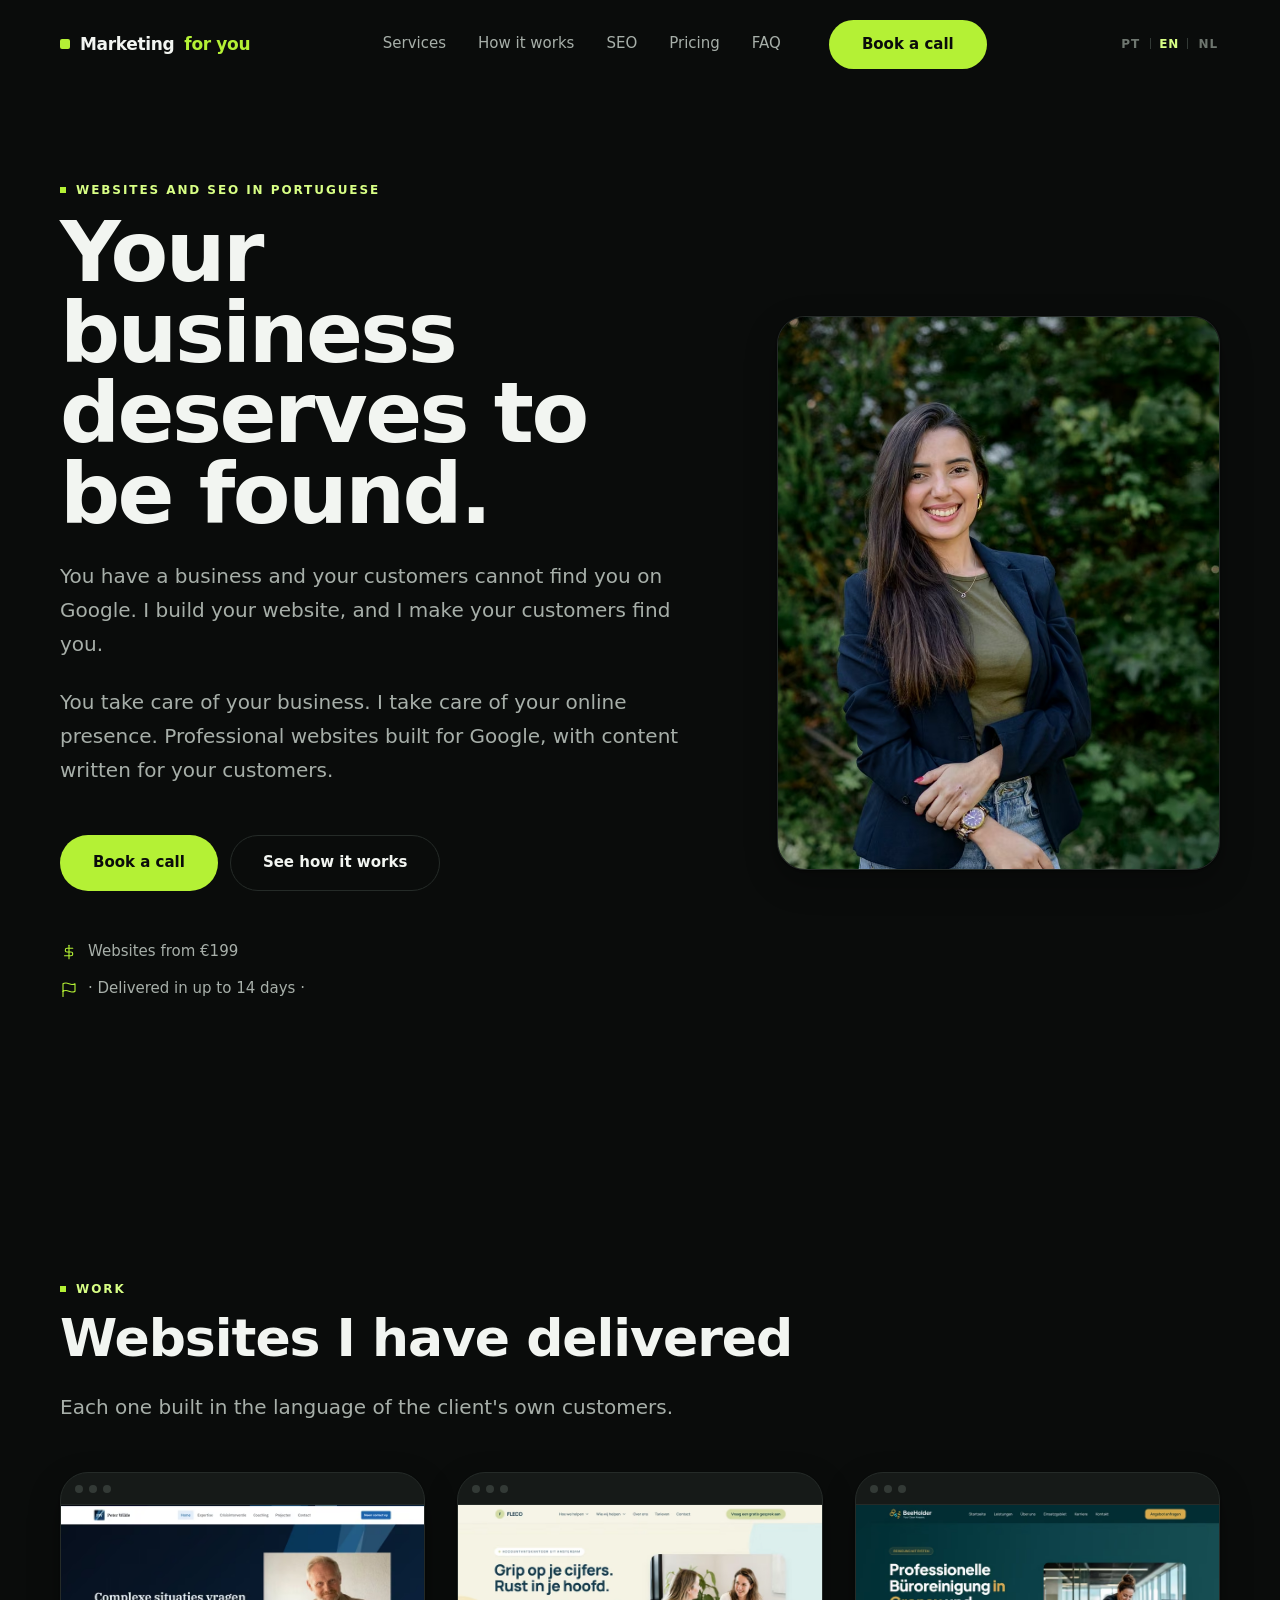
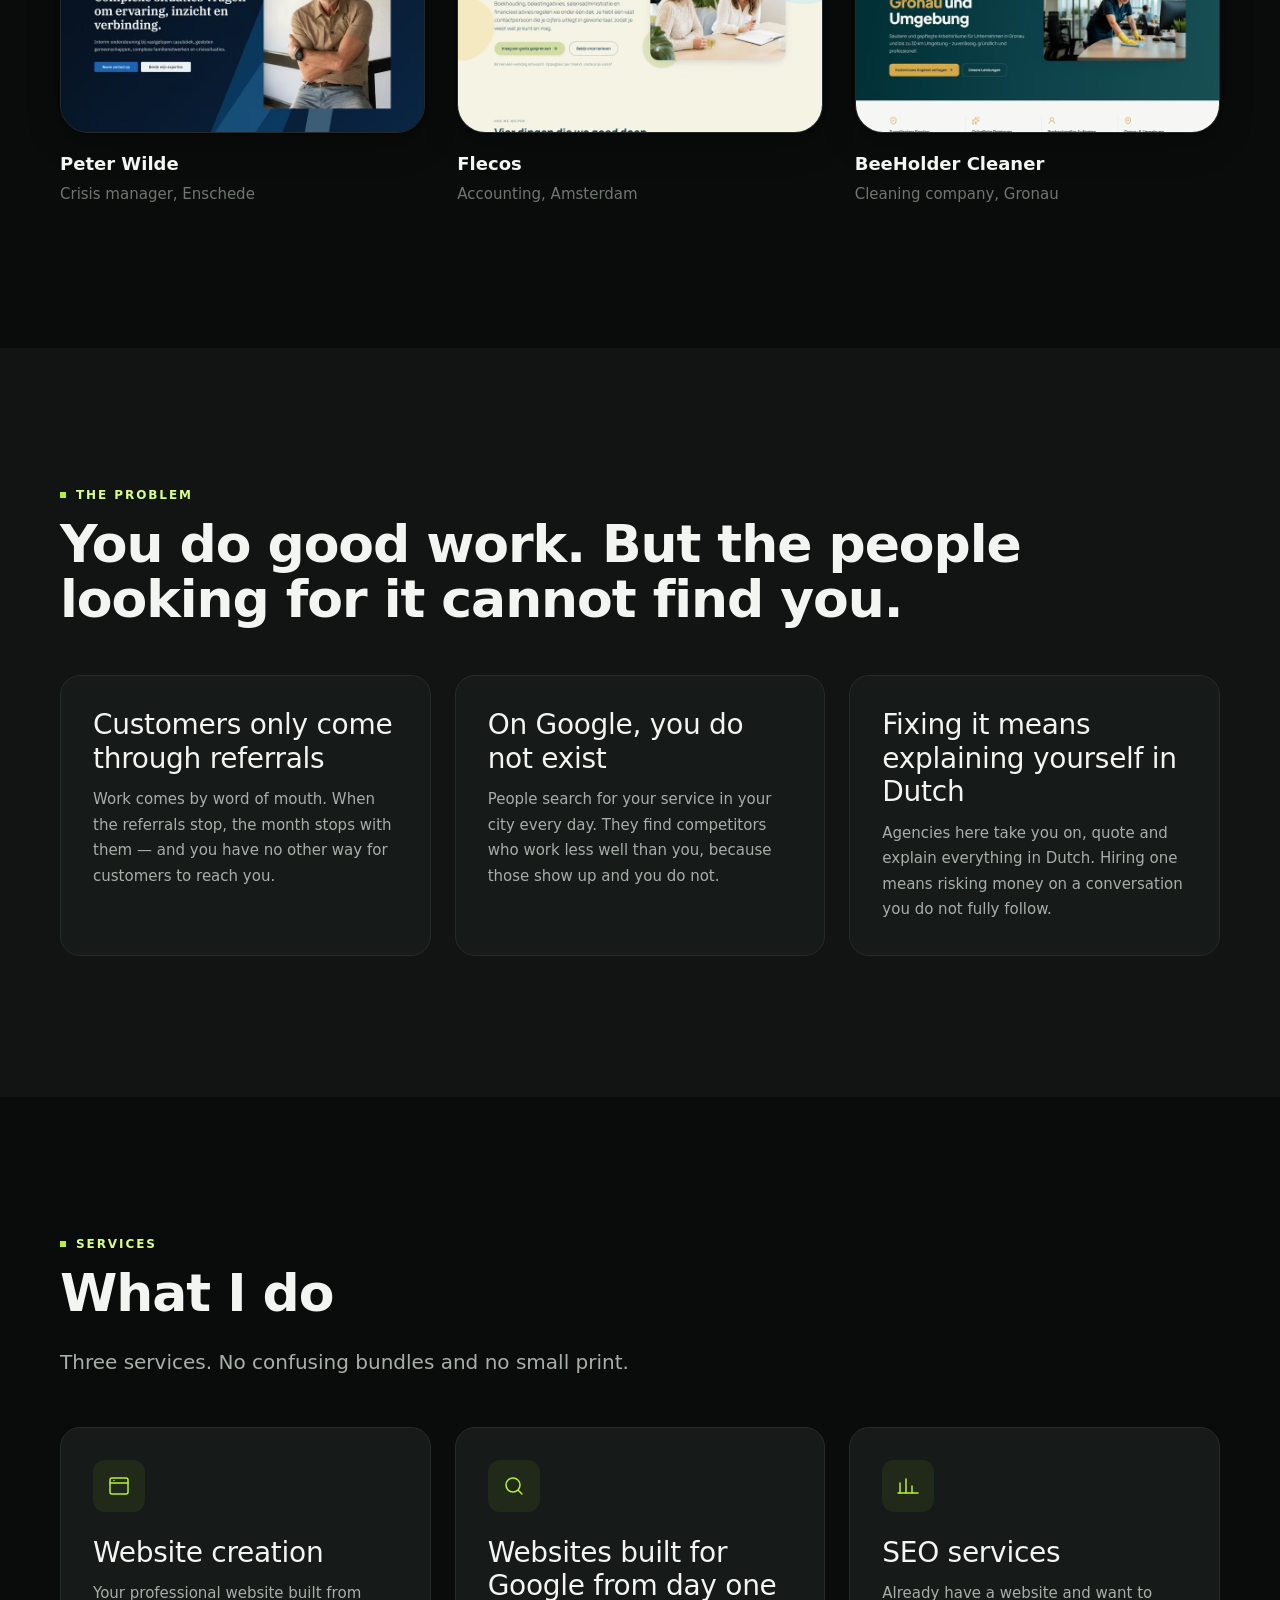
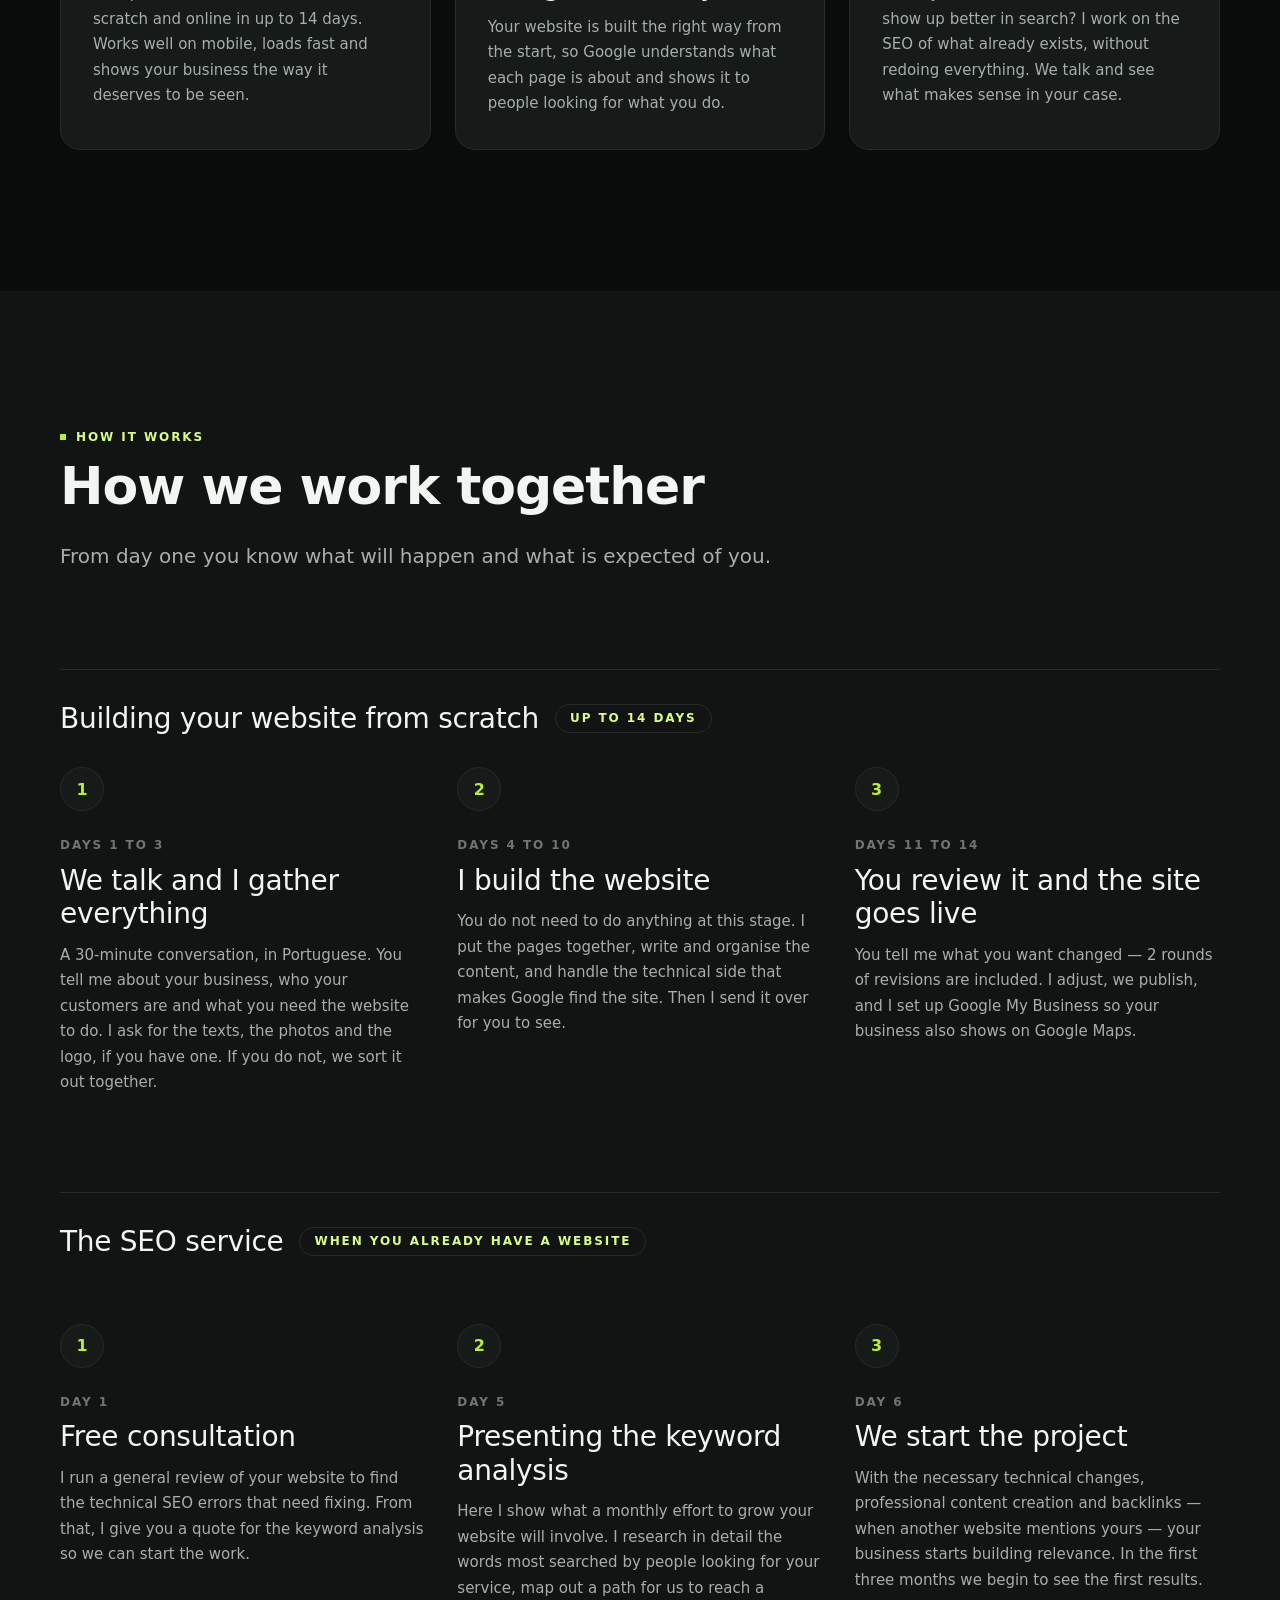
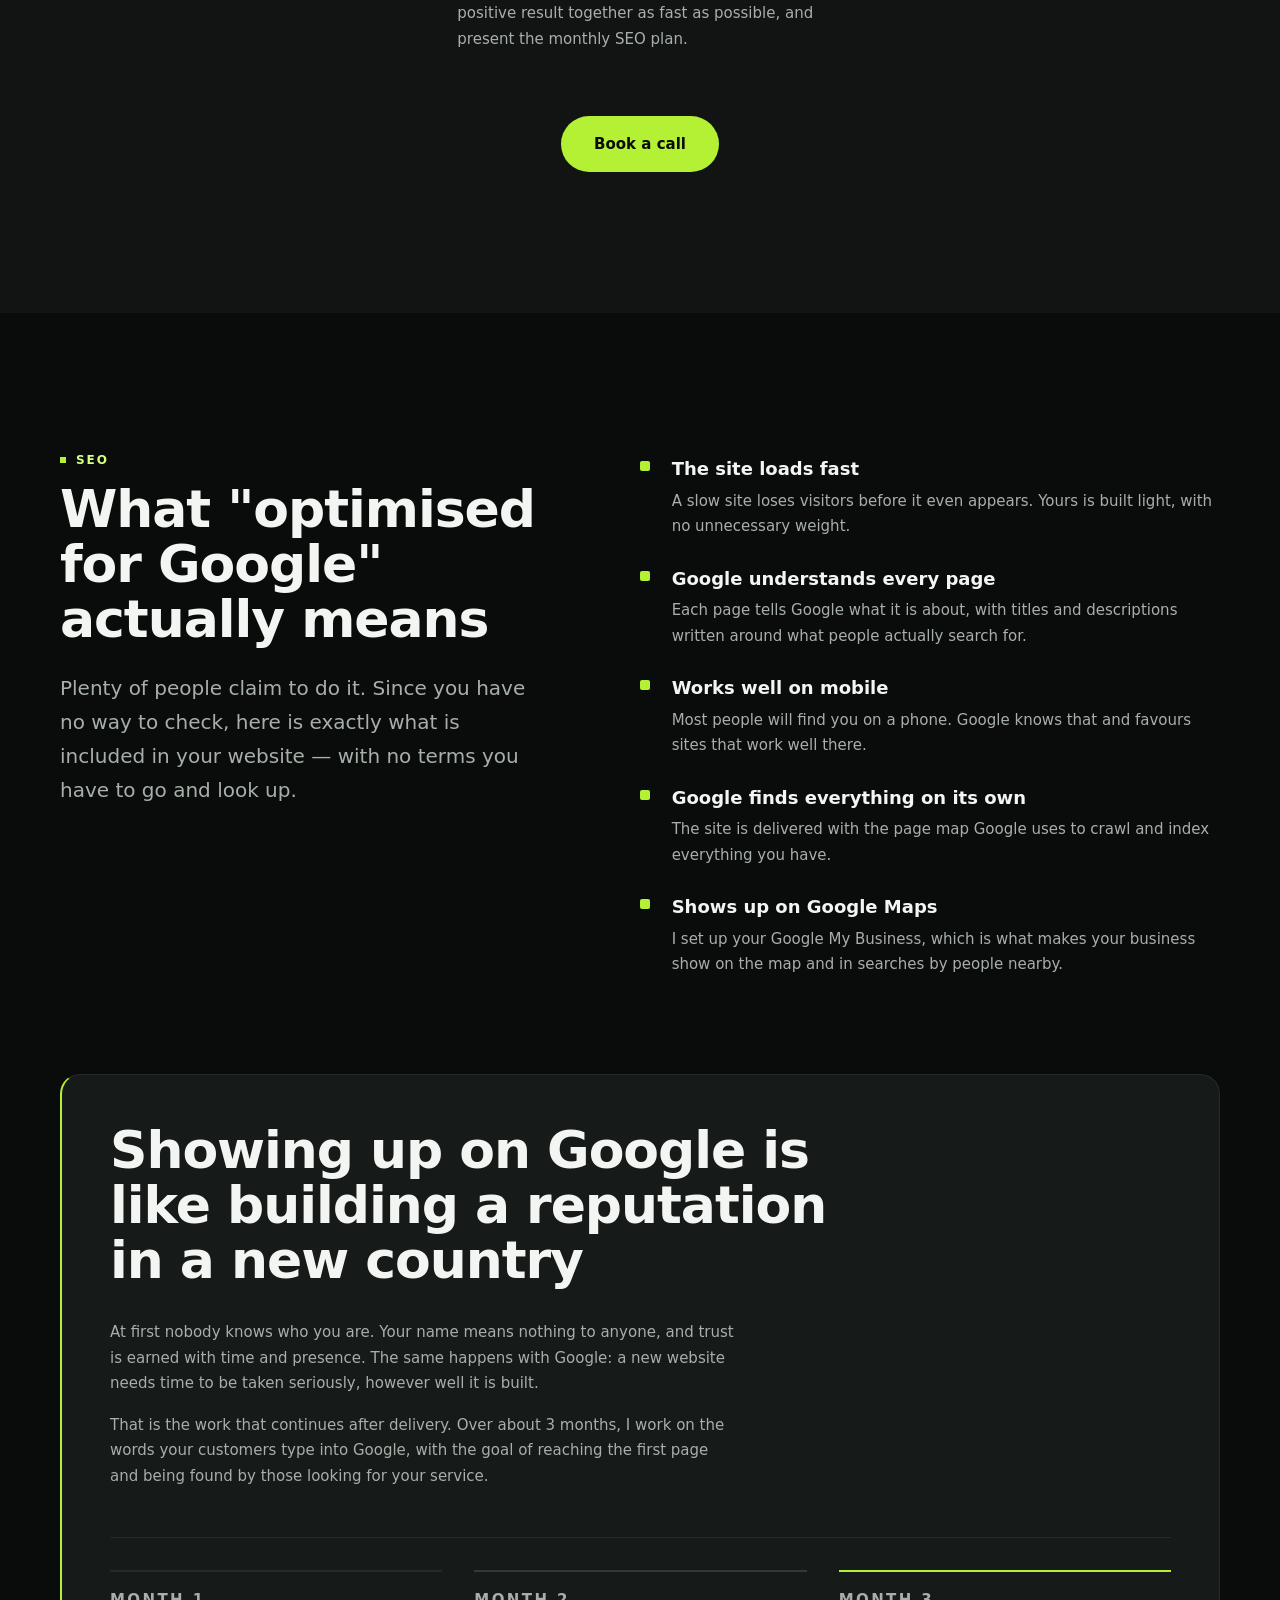
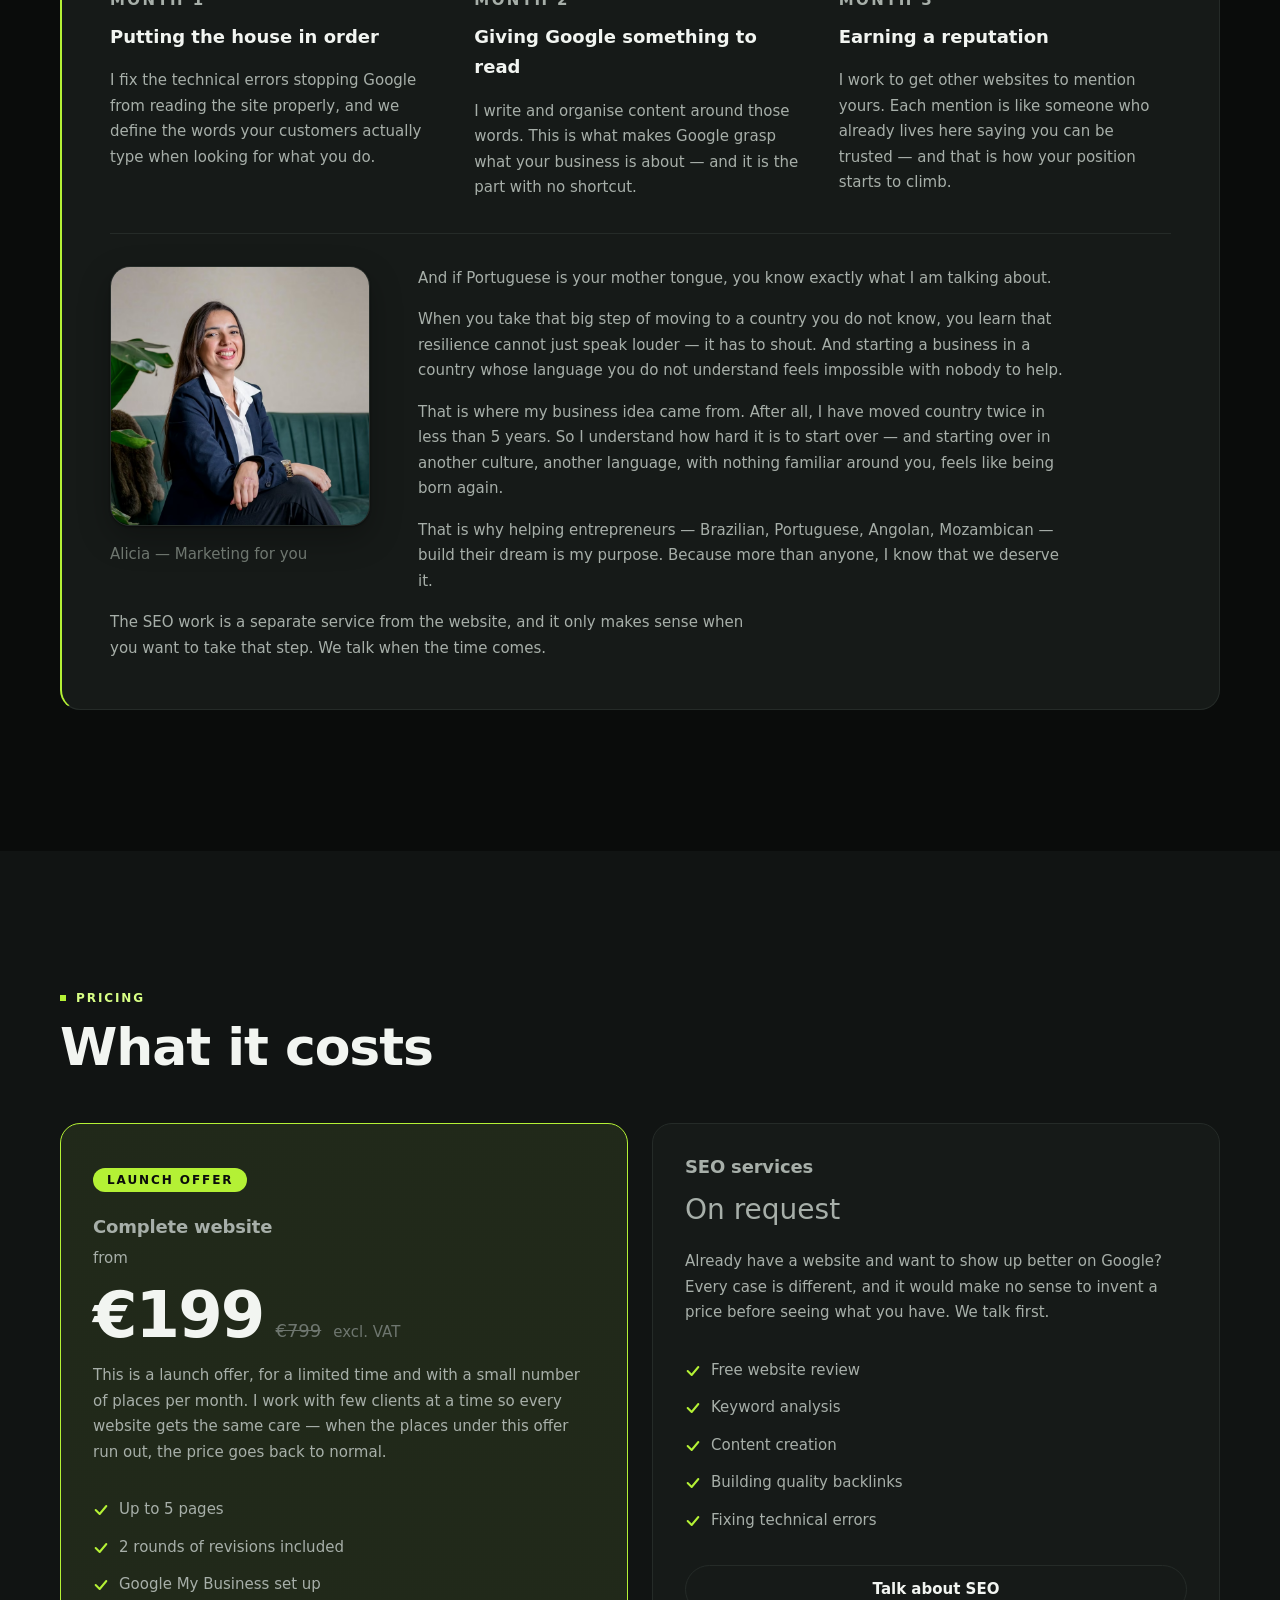
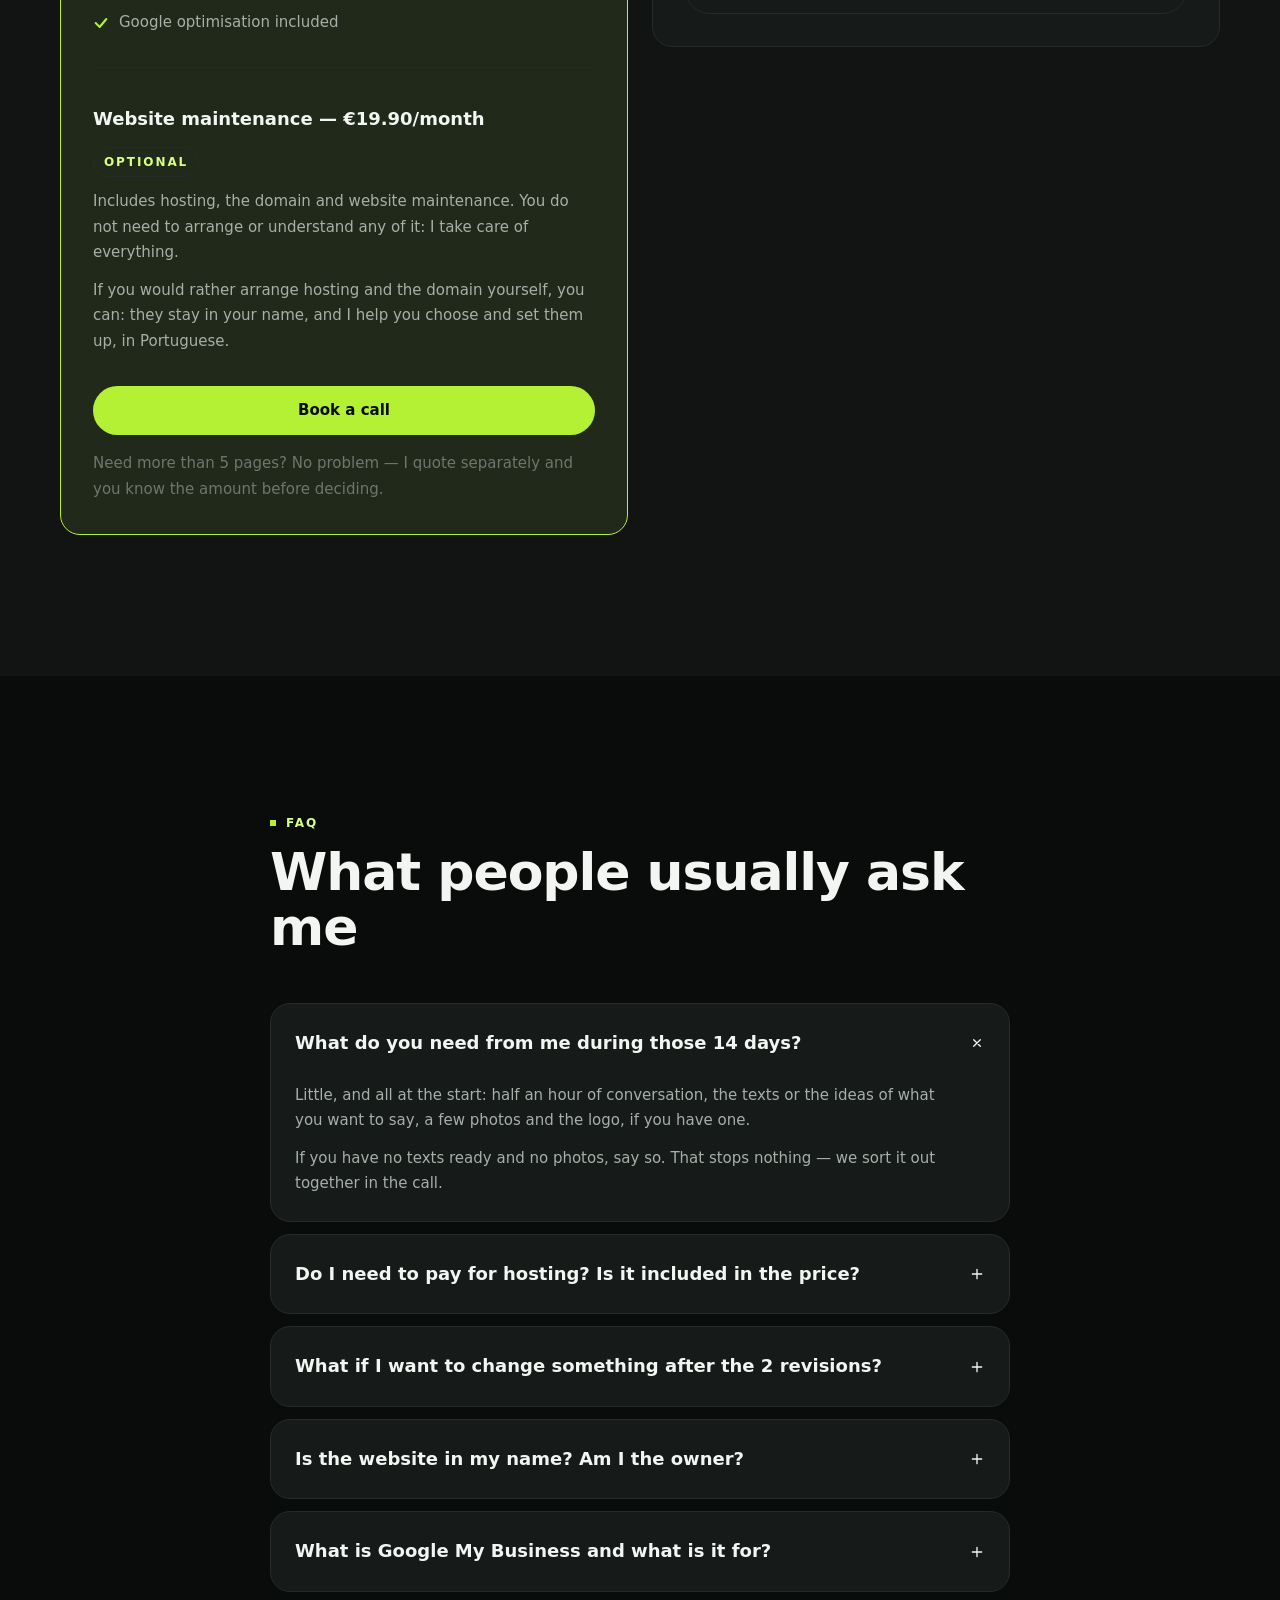
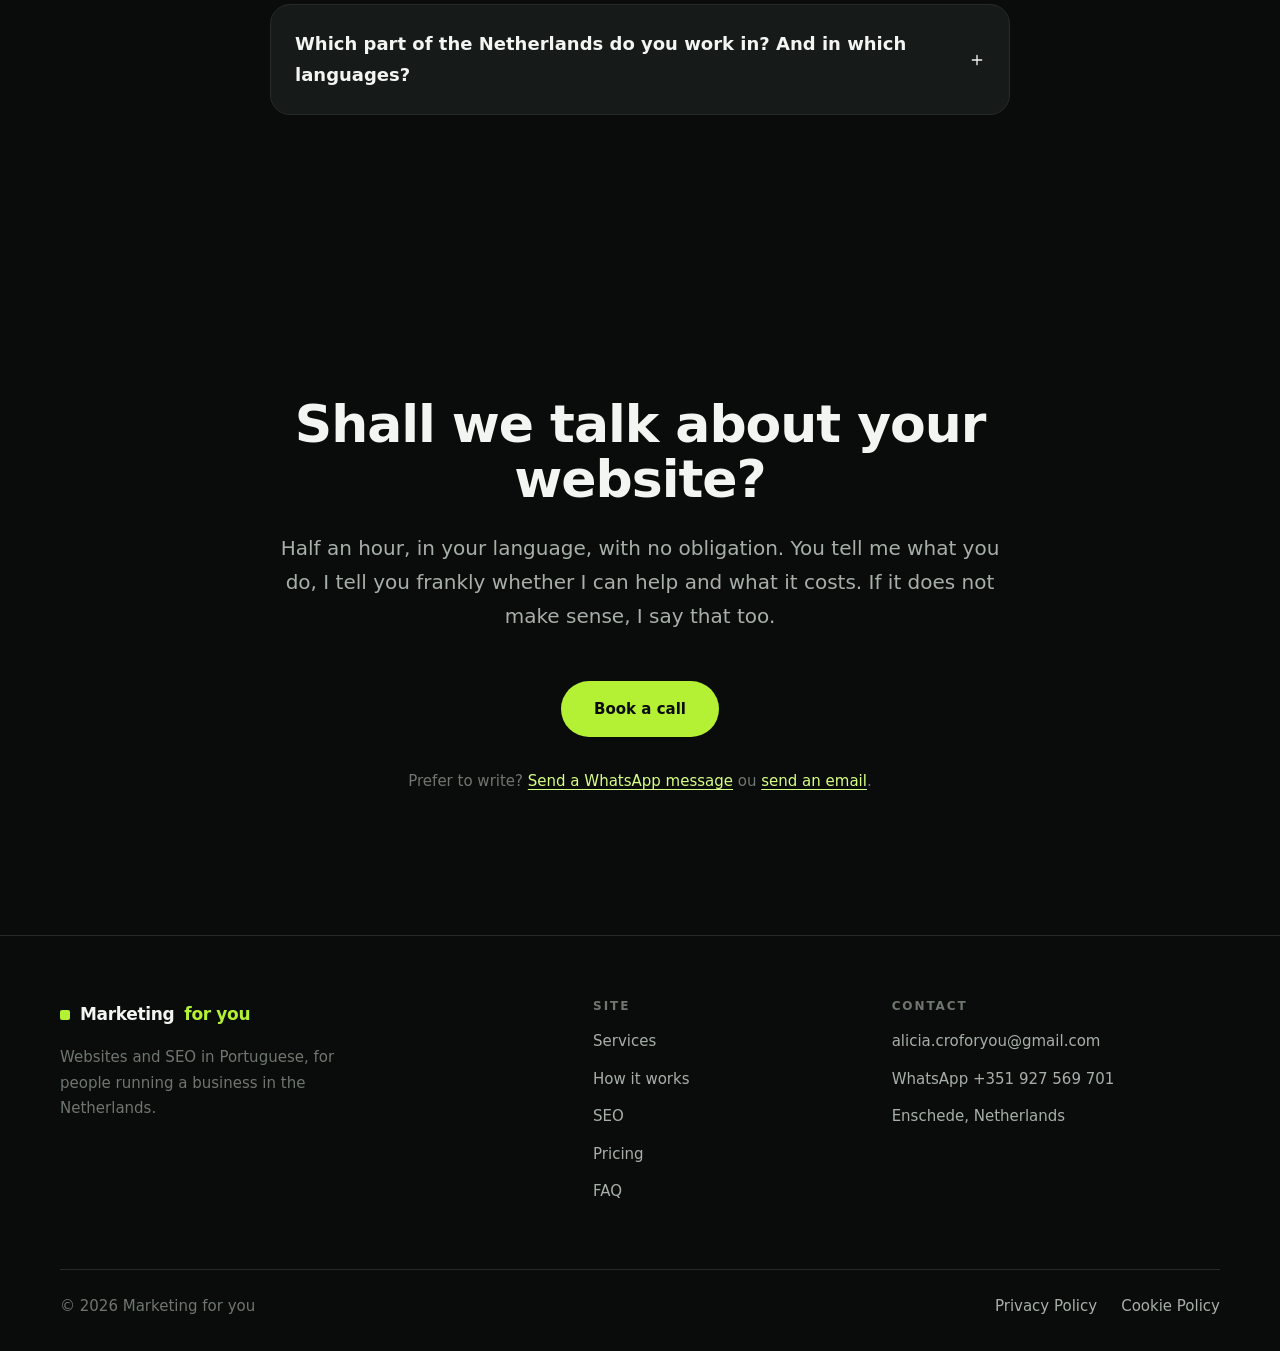
==== commit 49abed6a: "Acrescenta o portfólio e substitui as fotos por profissionais Três sites entregues a clientes reais " ====
--- a/en/index.html
+++ b/en/index.html
@@ -131,14 +131,16 @@
       <div class="hero__text">
         <p class="eyebrow" data-reveal><span class="eyebrow__dot" aria-hidden="true"></span> Websites and SEO in Portuguese</p>
 
-        <h1 data-reveal>Your website online in up to 14 days. Support in Portuguese, website in your customers' language.</h1>
+        <h1 data-reveal>Your business deserves to be found.</h1>
 
         <p class="lead" data-reveal>
-          You have a business in the Netherlands and your customers cannot find you on Google. I build your website, and I make your customers find you.
+          You have a business and your customers cannot find you on Google.
+          I build your website, and I make your customers find you.
         </p>
 
         <p class="lead" data-reveal>
-          They may be Dutch, and you may only be able to say <em class="hi">Hallo! Alles goed?</em> — but they will find your service. And best of all: I will get to know your business in your mother tongue, Portuguese.
+          You take care of your business. I take care of your online presence.
+          Professional websites built for Google, with content written for your customers.
         </p>
 
         <div class="hero__actions" data-reveal>
@@ -151,11 +153,11 @@
         <ul class="trust" data-reveal>
           <li>
             <svg class="ico" viewBox="0 0 24 24" aria-hidden="true"><path d="M12 3v18"/><path d="M17 7H9.5a2.5 2.5 0 000 5h5a2.5 2.5 0 010 5H6"/></svg>
-            From €199, no contract and no lock-in
+            Websites from €199
           </li>
           <li>
             <svg class="ico" viewBox="0 0 24 24" aria-hidden="true"><path d="M4 15s1-1 4-1 5 2 8 2 4-1 4-1V5s-1 1-4 1-5-2-8-2-4 1-4 1z"/><path d="M4 22v-7"/></svg>
-            Everything handled in Portuguese, from quote to delivery
+            · Delivered in up to 14 days ·
           </li>
         </ul>
       </div>
@@ -170,7 +172,7 @@
                     srcset="../assets/img/hero-alicia-800.webp 800w, ../assets/img/hero-alicia-1200.webp 1200w"
                     sizes="(min-width: 1024px) 40vw, 100vw">
             <img src="../assets/img/hero-alicia-800.webp"
-                 alt="Alicia, of Marketing for you, beside a canal in the Netherlands, with a row of Dutch gabled houses behind her"
+                 alt="Alicia, founder of Marketing for you"
                  width="800" height="1045"
                  loading="eager" fetchpriority="high" decoding="async">
           </picture>
@@ -196,6 +198,59 @@
              </div>
            </div>
            ══════════════════════════════════════════════════════════════ -->
+    </div>
+  </section>
+
+  <!-- ─────────────────────────  PORTFÓLIO  ─────────────────────────
+       Só sites realmente entregues a clientes reais, com autorização.
+       Nunca um layout inventado apresentado como trabalho feito.
+       ──────────────────────────────────────────────────────────────── -->
+  <section class="section" id="trabalhos">
+    <div class="container">
+      <p class="eyebrow" data-reveal><span class="eyebrow__dot" aria-hidden="true"></span> Work</p>
+      <h2 class="section__title" data-reveal>Websites I have delivered</h2>
+      <p class="section__lead" data-reveal>
+        Each one built in the language of the client's own customers.
+      </p>
+
+      <ul class="works mt-7">
+        <li class="work" data-reveal>
+          <div class="browser">
+            <div class="browser__bar"><span></span><span></span><span></span></div>
+            <picture>
+              <source type="image/avif" srcset="../assets/img/projeto-peter-wilde-800.avif 800w, ../assets/img/projeto-peter-wilde-1200.avif 1200w" sizes="(min-width: 768px) 33vw, 100vw">
+              <source type="image/webp" srcset="../assets/img/projeto-peter-wilde-800.webp 800w, ../assets/img/projeto-peter-wilde-1200.webp 1200w" sizes="(min-width: 768px) 33vw, 100vw">
+              <img src="../assets/img/projeto-peter-wilde-800.webp" alt="Website created for Peter Wilde, crisis manager in Enschede" width="800" height="500" loading="lazy" decoding="async">
+            </picture>
+          </div>
+          <p class="work__name">Peter Wilde</p>
+          <p class="work__meta">Crisis manager, Enschede</p>
+        </li>
+        <li class="work" data-reveal>
+          <div class="browser">
+            <div class="browser__bar"><span></span><span></span><span></span></div>
+            <picture>
+              <source type="image/avif" srcset="../assets/img/projeto-flecos-800.avif 800w, ../assets/img/projeto-flecos-1200.avif 1200w" sizes="(min-width: 768px) 33vw, 100vw">
+              <source type="image/webp" srcset="../assets/img/projeto-flecos-800.webp 800w, ../assets/img/projeto-flecos-1200.webp 1200w" sizes="(min-width: 768px) 33vw, 100vw">
+              <img src="../assets/img/projeto-flecos-800.webp" alt="Website created for Flecos, accounting firm in Amsterdam" width="800" height="500" loading="lazy" decoding="async">
+            </picture>
+          </div>
+          <p class="work__name">Flecos</p>
+          <p class="work__meta">Accounting, Amsterdam</p>
+        </li>
+        <li class="work" data-reveal>
+          <div class="browser">
+            <div class="browser__bar"><span></span><span></span><span></span></div>
+            <picture>
+              <source type="image/avif" srcset="../assets/img/projeto-beeholder-800.avif 800w, ../assets/img/projeto-beeholder-1200.avif 1200w" sizes="(min-width: 768px) 33vw, 100vw">
+              <source type="image/webp" srcset="../assets/img/projeto-beeholder-800.webp 800w, ../assets/img/projeto-beeholder-1200.webp 1200w" sizes="(min-width: 768px) 33vw, 100vw">
+              <img src="../assets/img/projeto-beeholder-800.webp" alt="Website created for BeeHolder Cleaner, cleaning company in Gronau" width="800" height="500" loading="lazy" decoding="async">
+            </picture>
+          </div>
+          <p class="work__name">BeeHolder Cleaner</p>
+          <p class="work__meta">Cleaning company, Gronau</p>
+        </li>
+      </ul>
     </div>
   </section>
 
@@ -423,7 +478,7 @@
                       srcset="../assets/img/retrato-alicia-800.webp 800w, ../assets/img/retrato-alicia-1200.webp 1200w"
                       sizes="(min-width: 1024px) 260px, 180px">
               <img src="../assets/img/retrato-alicia-800.webp"
-                   alt="Alicia, founder of Marketing for you"
+                   alt="Alicia, founder of Marketing for you, sitting in the office"
                    width="800" height="1000"
                    loading="lazy" decoding="async">
             </picture>
@@ -524,6 +579,7 @@
        Ativar quando houver sites entregues para mostrar.
        ═══════════════════════════════════════════════════════════════════ -->
 
+
   <!-- ─────────────────────────  PREÇOS  ───────────────────────── -->
   <section class="section section--alt" id="precos">
     <div class="container">
--- a/assets/css/styles.css
+++ b/assets/css/styles.css
@@ -294,6 +294,20 @@
   .browser__bar span { width:8px; height:8px; border-radius:50%; background:var(--line-strong); }
   .browser__body { aspect-ratio:4/3; }
   .browser__ph { height:100%; background:linear-gradient(160deg, var(--moss), var(--ink-700) 60%); }
+  .browser img { width:100%; height:auto; display:block; }
+  .browser--hero { margin:0; }
+
+  /* ── Portfólio ────────────────────────────────────────── */
+  /* auto-fit: a grelha adapta-se a 1, 2, 3 ou mais projetos sem
+     alteração de código, tal como a dos testemunhos. */
+  .works {
+    display:grid; gap:var(--sp-6);
+    grid-template-columns:repeat(auto-fit, minmax(280px, 1fr));
+  }
+  .work .browser { margin-bottom:var(--sp-4); }
+  .work img { width:100%; height:auto; display:block; }
+  .work__name { font-size:var(--fs-h4); font-weight:600; color:var(--text-1); }
+  .work__meta { font-size:var(--fs-sm); color:var(--text-3); margin-top:2px; }
 
   /* ── Cards ────────────────────────────────────────────── */
   .card {
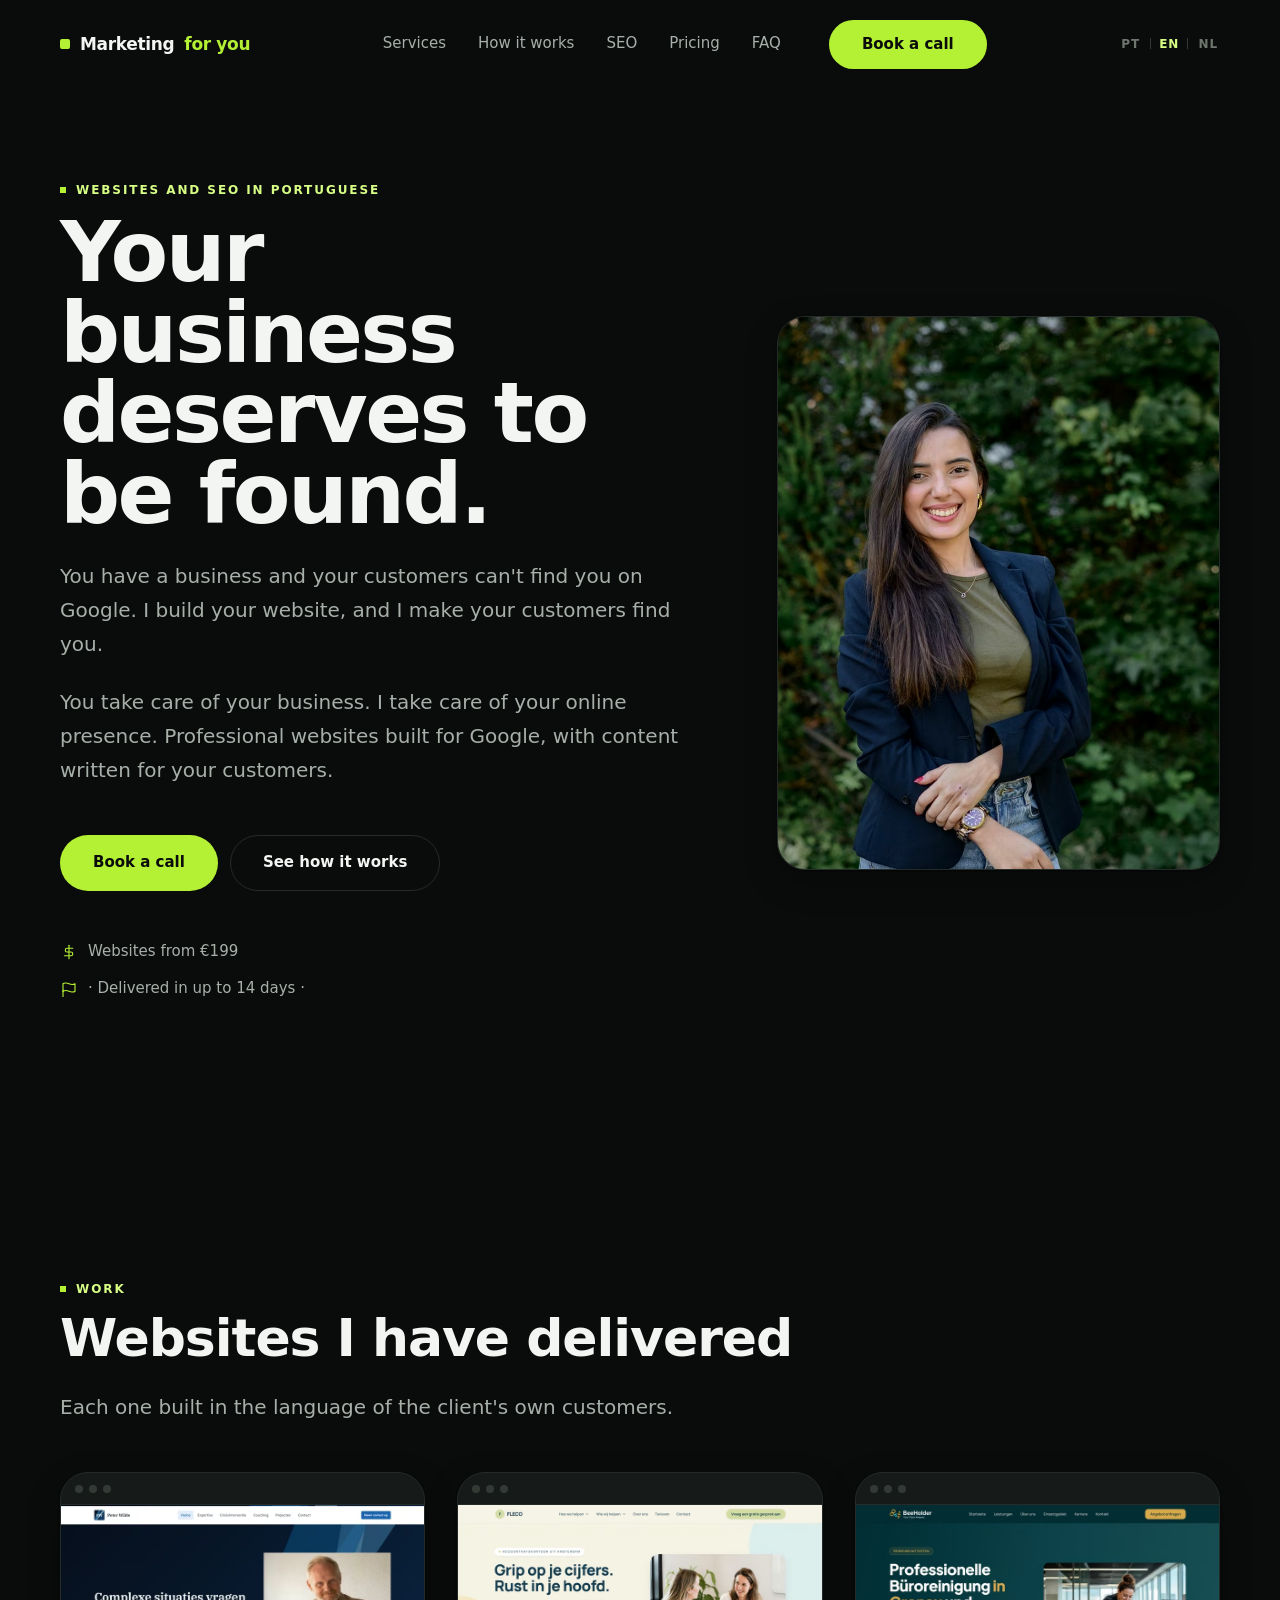
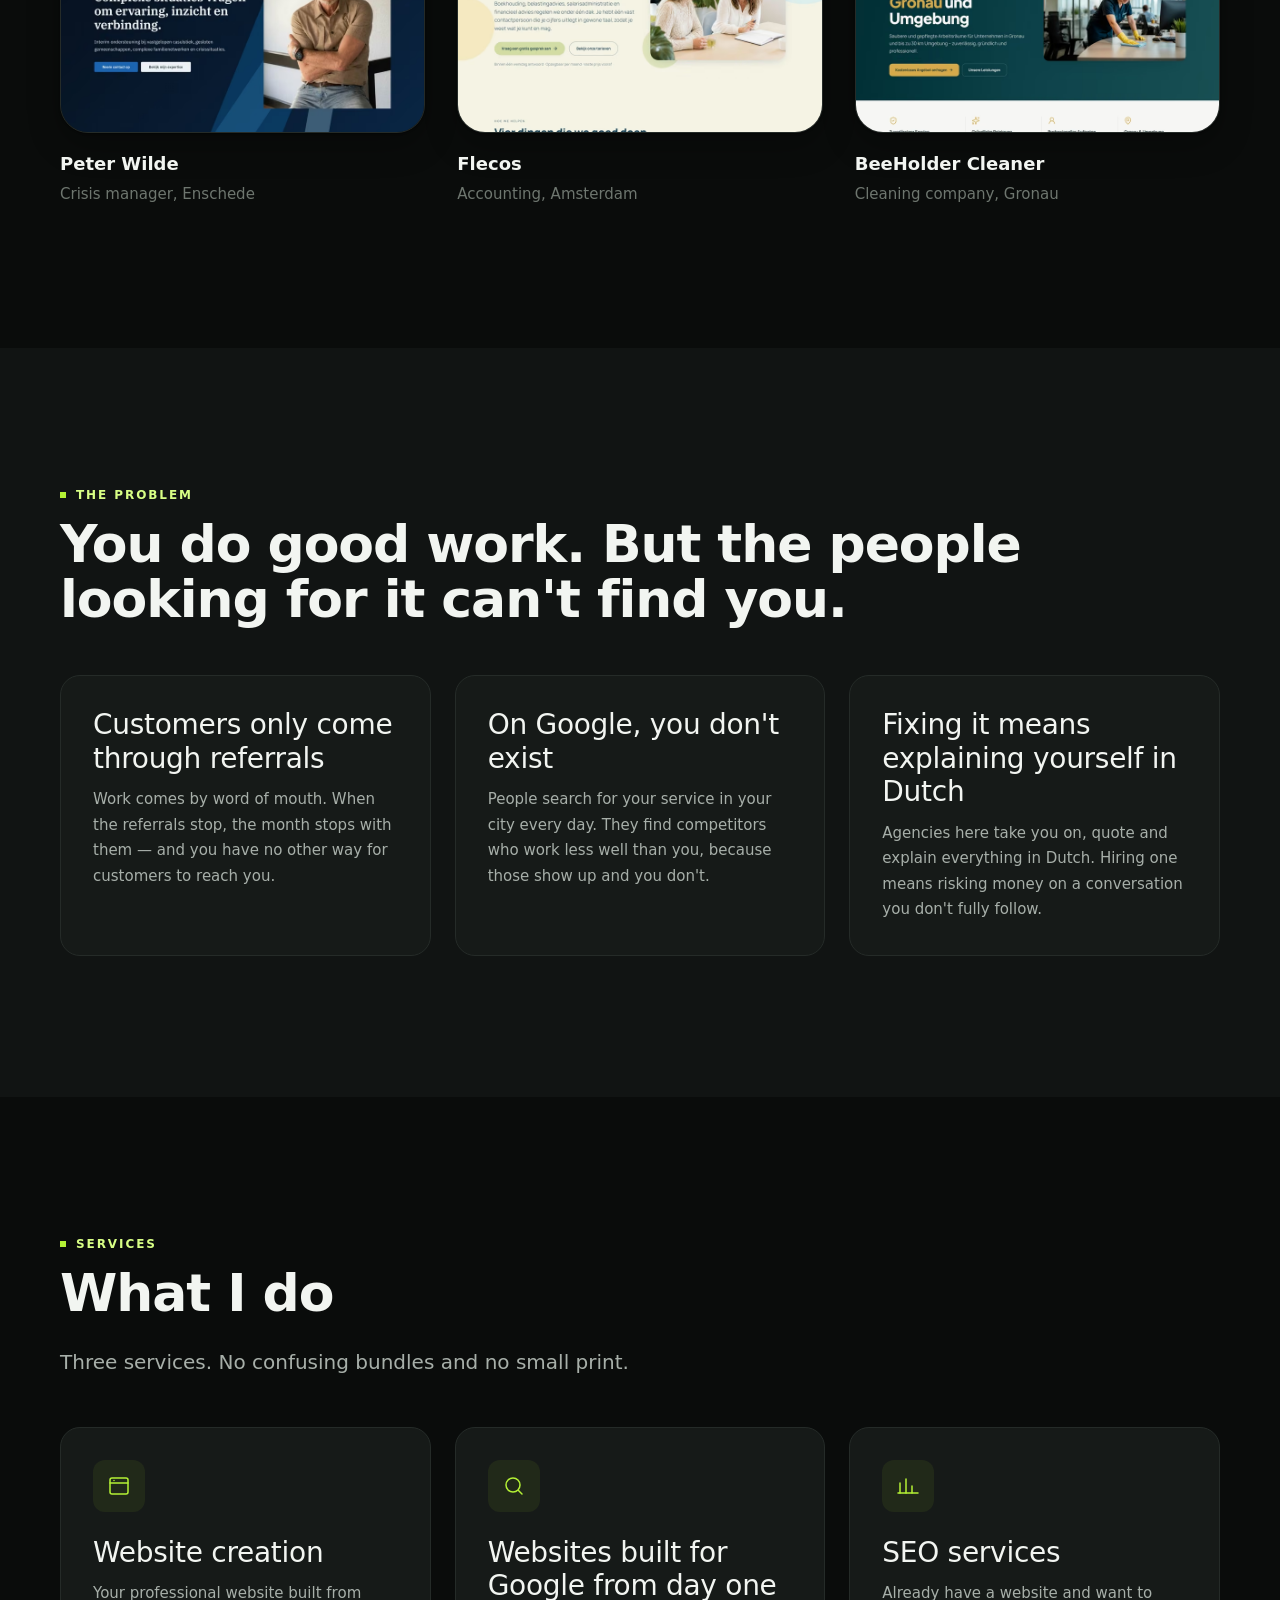
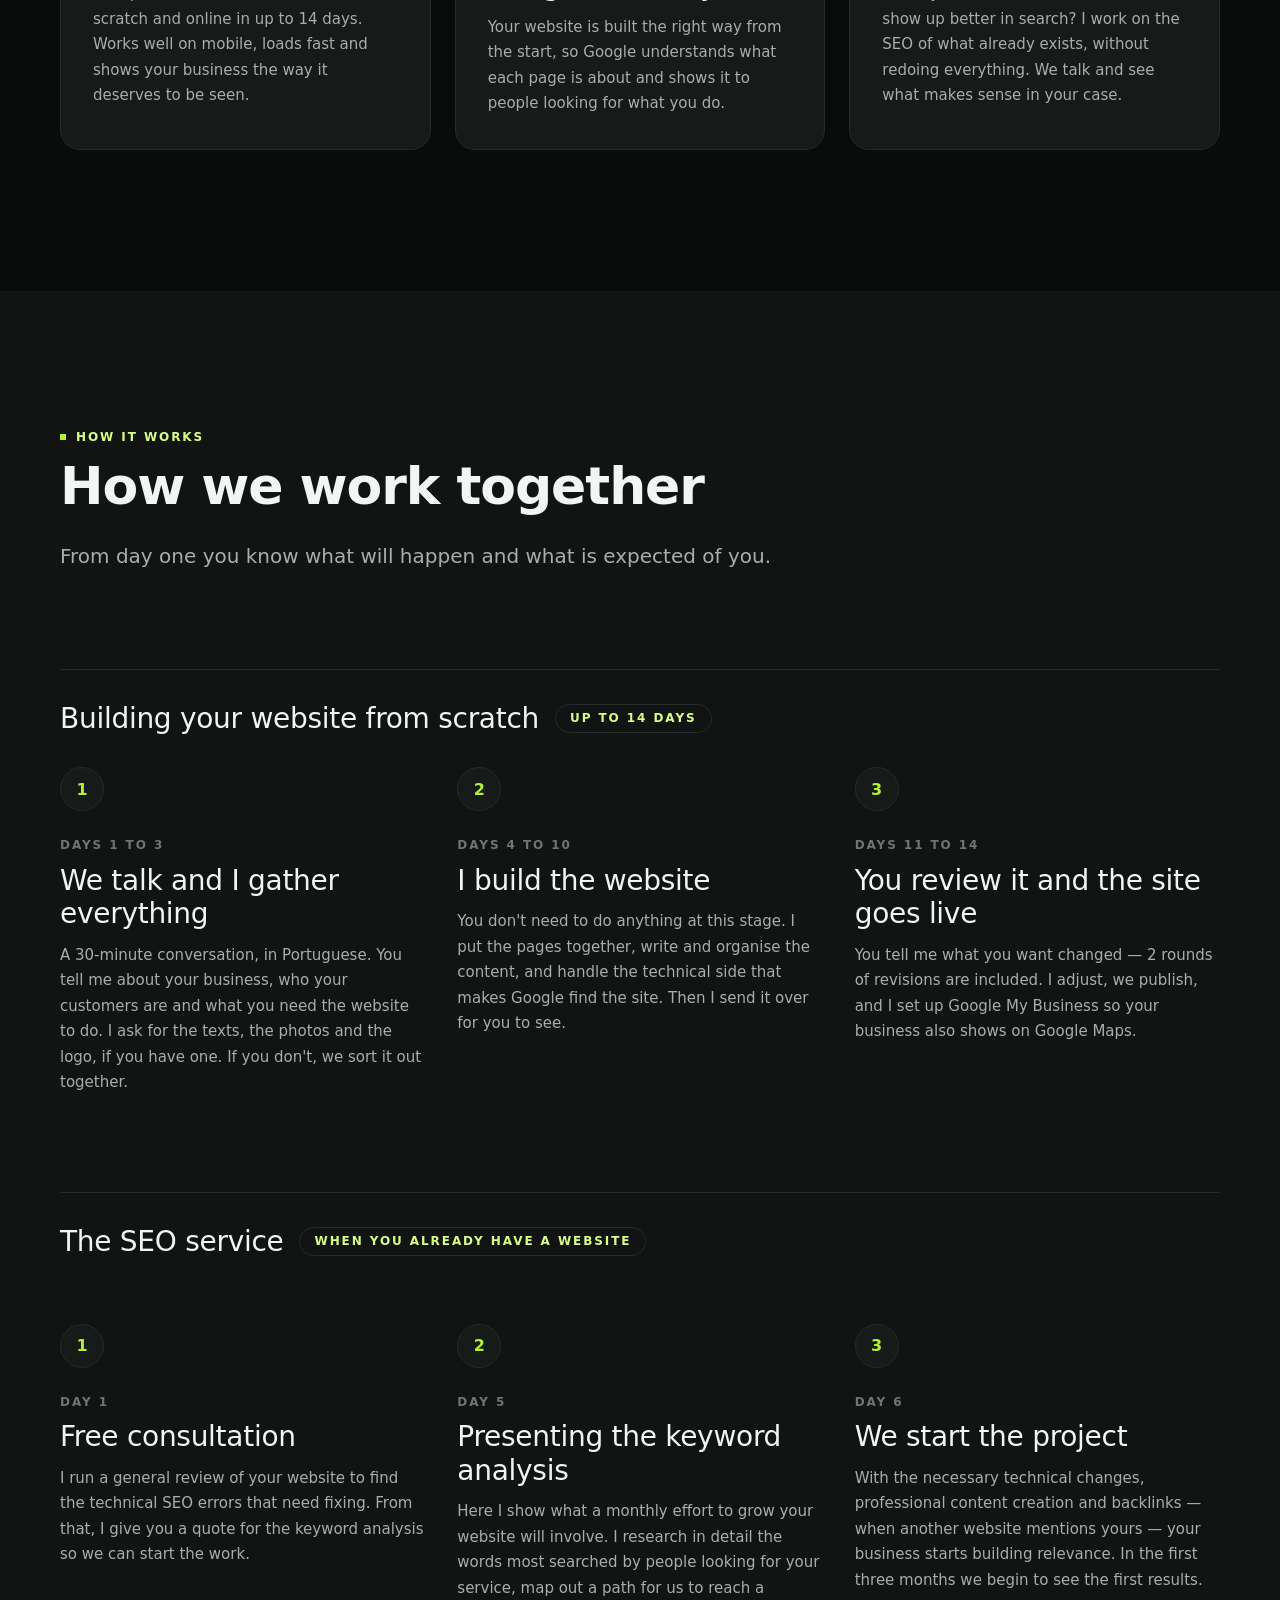
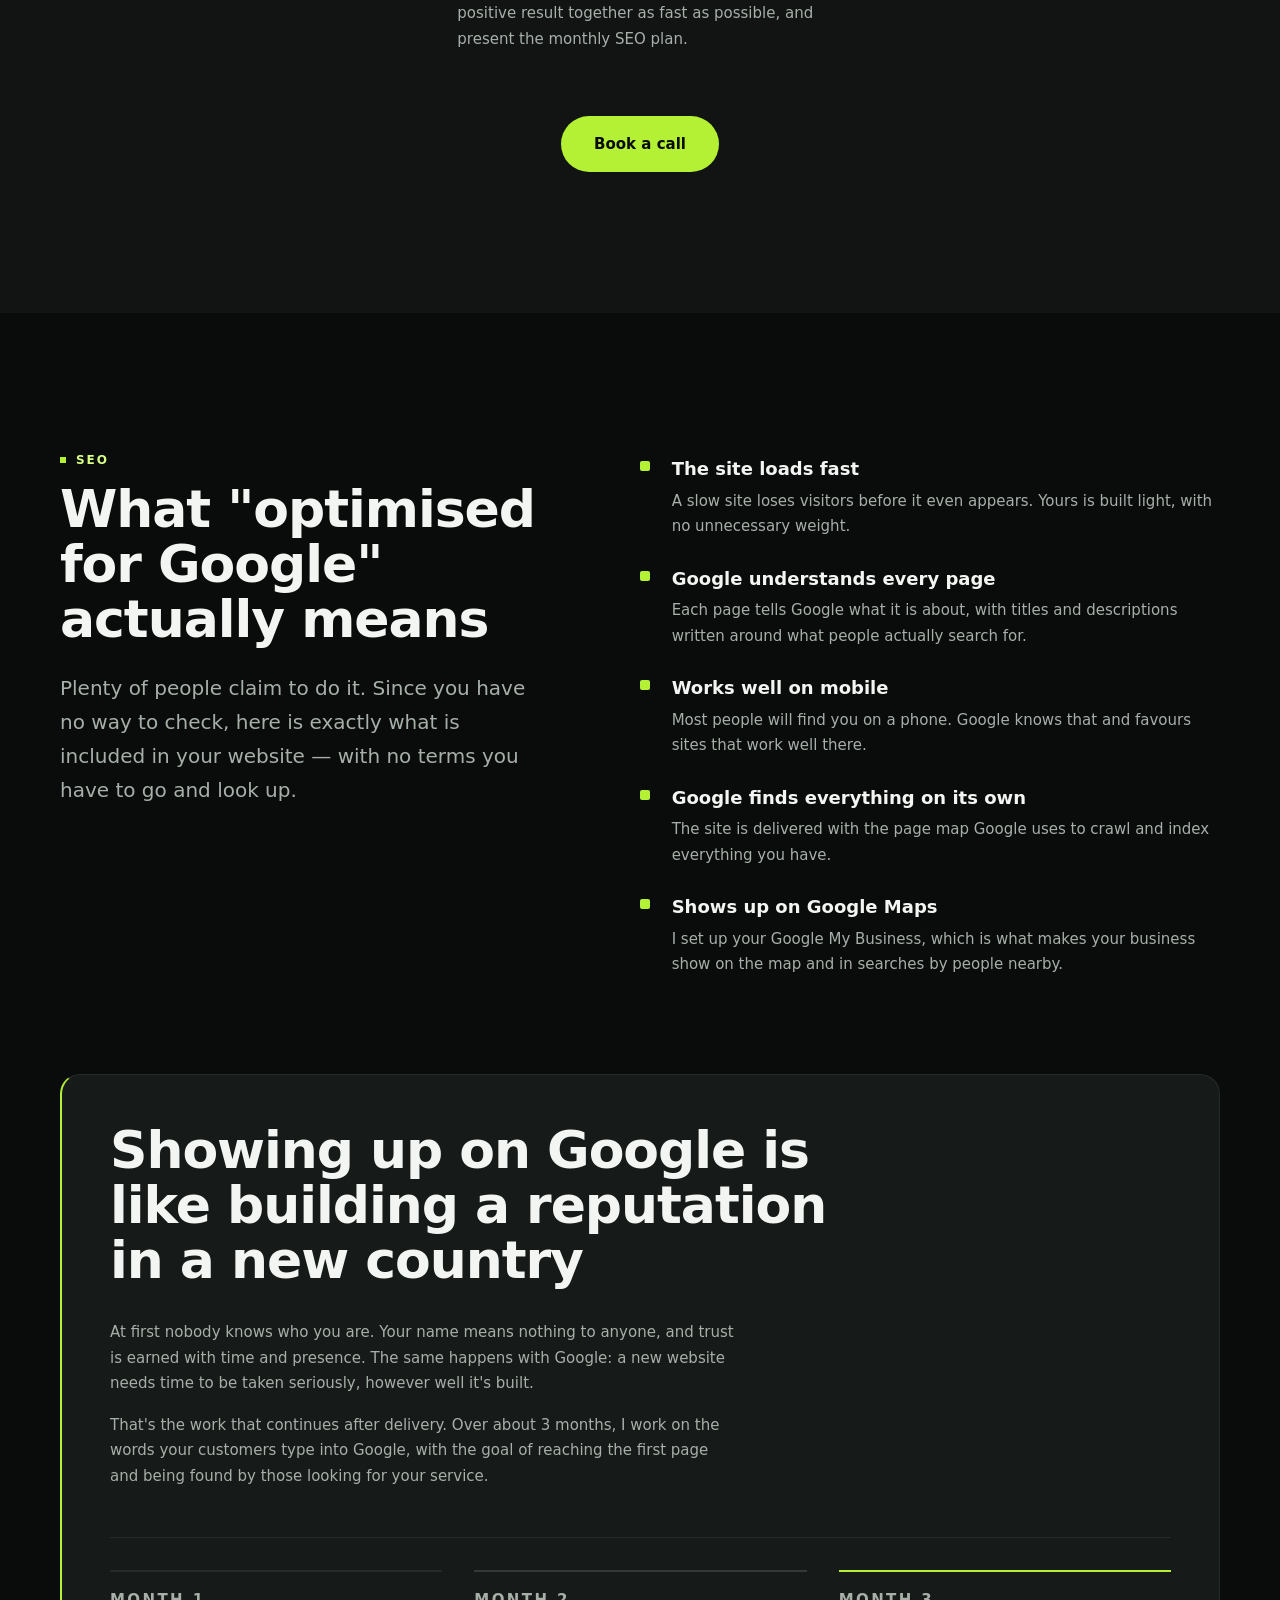
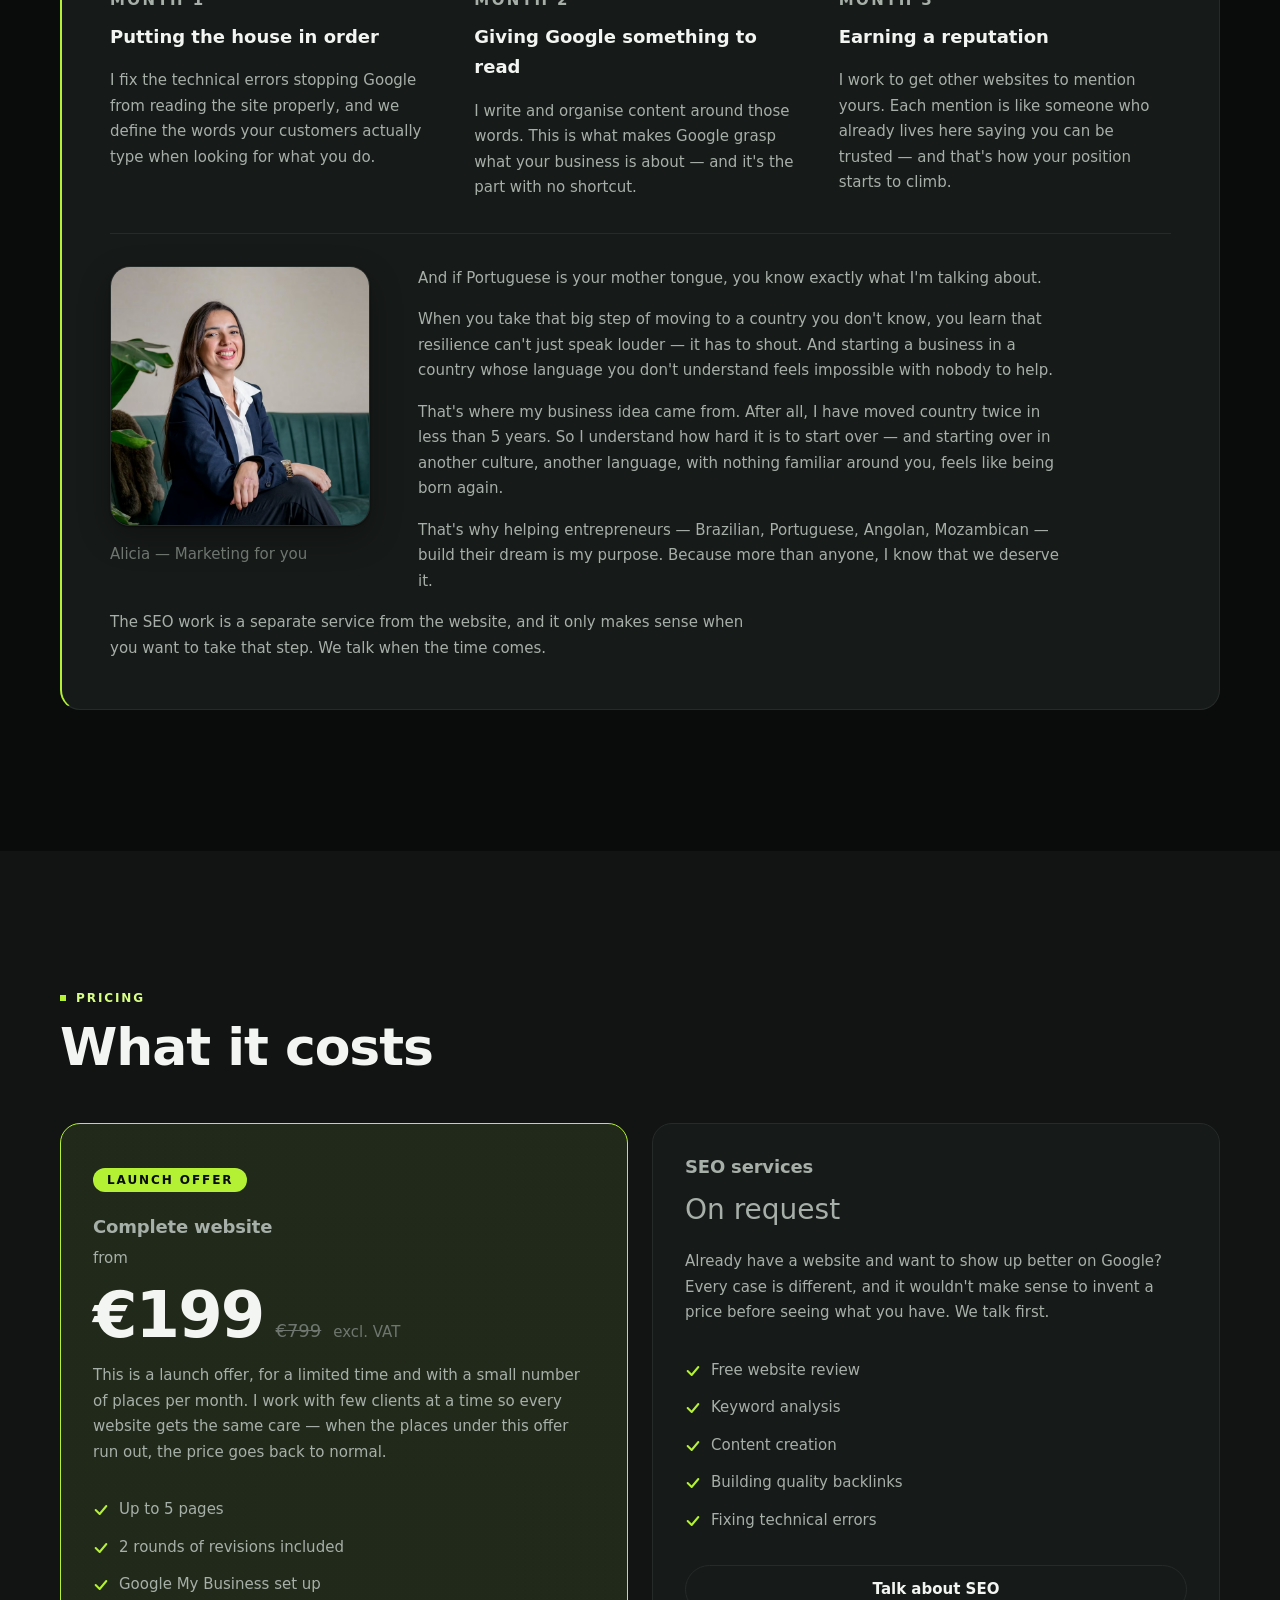
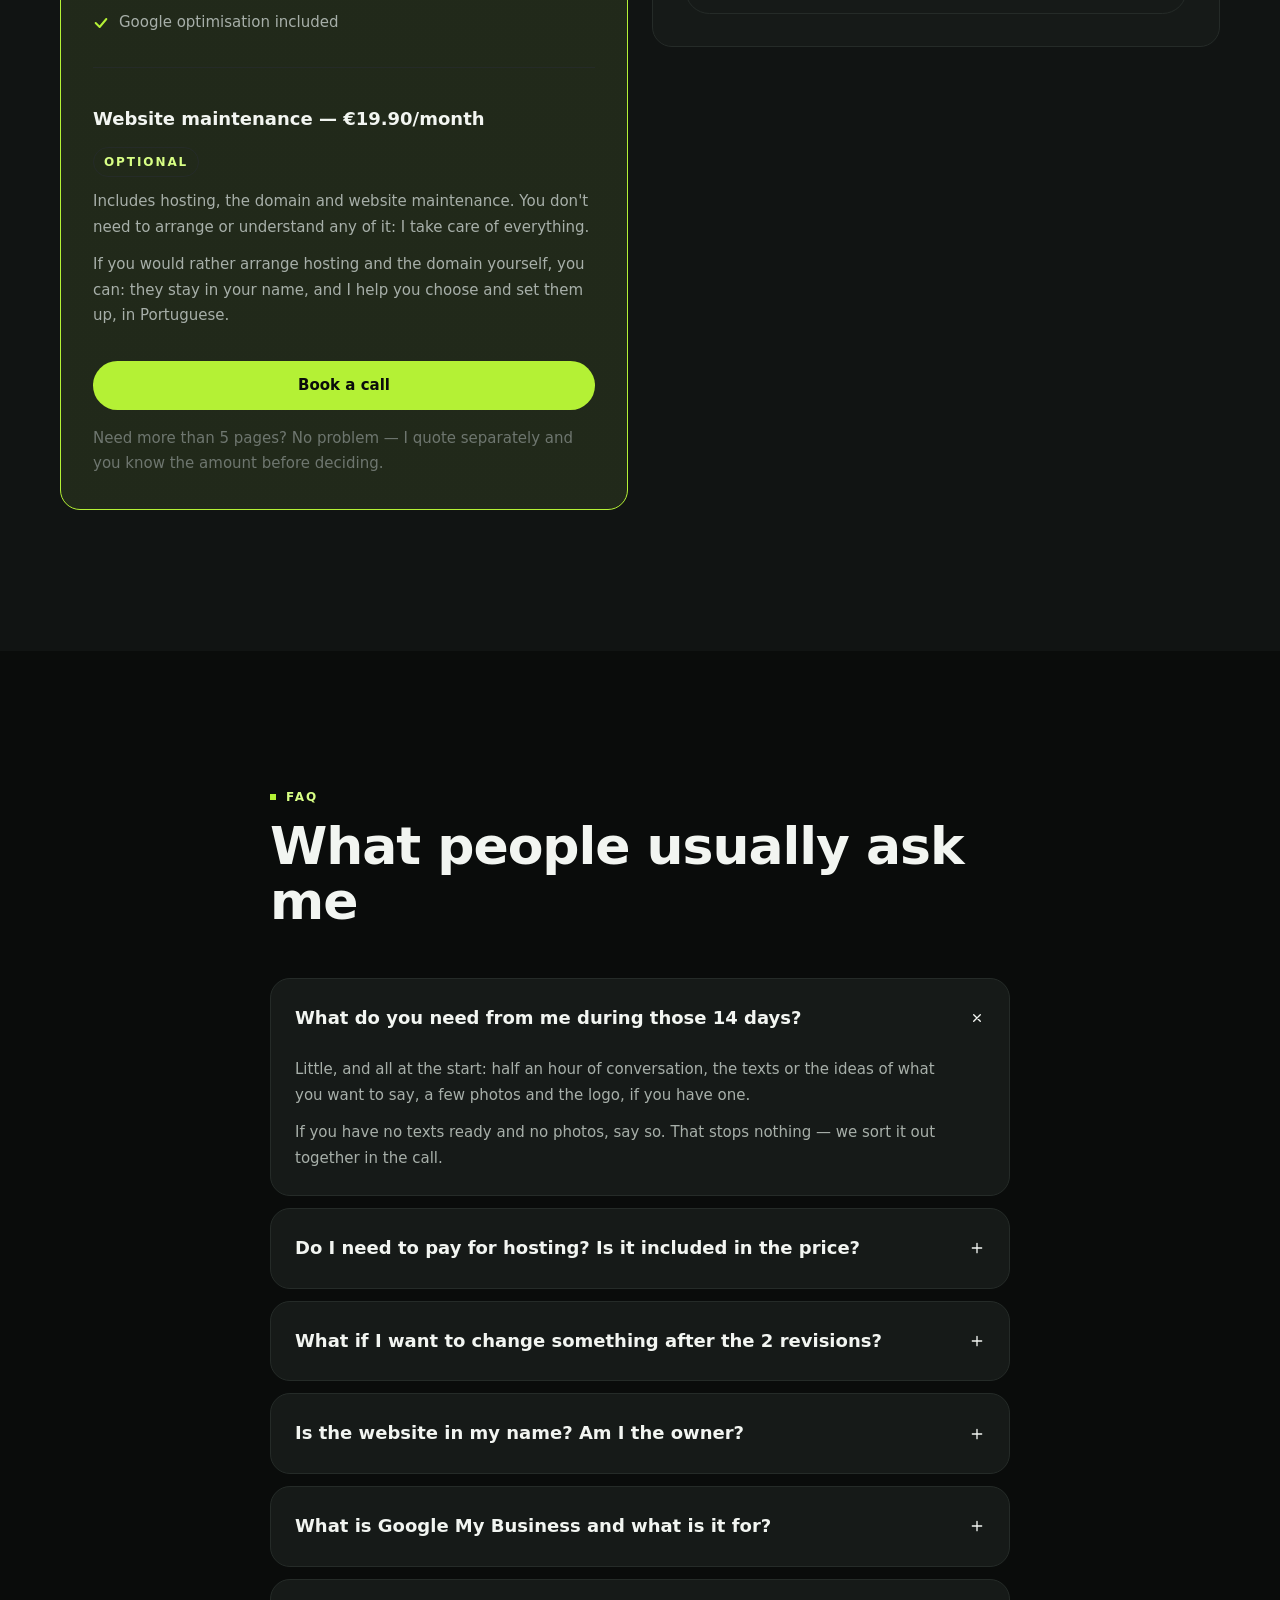
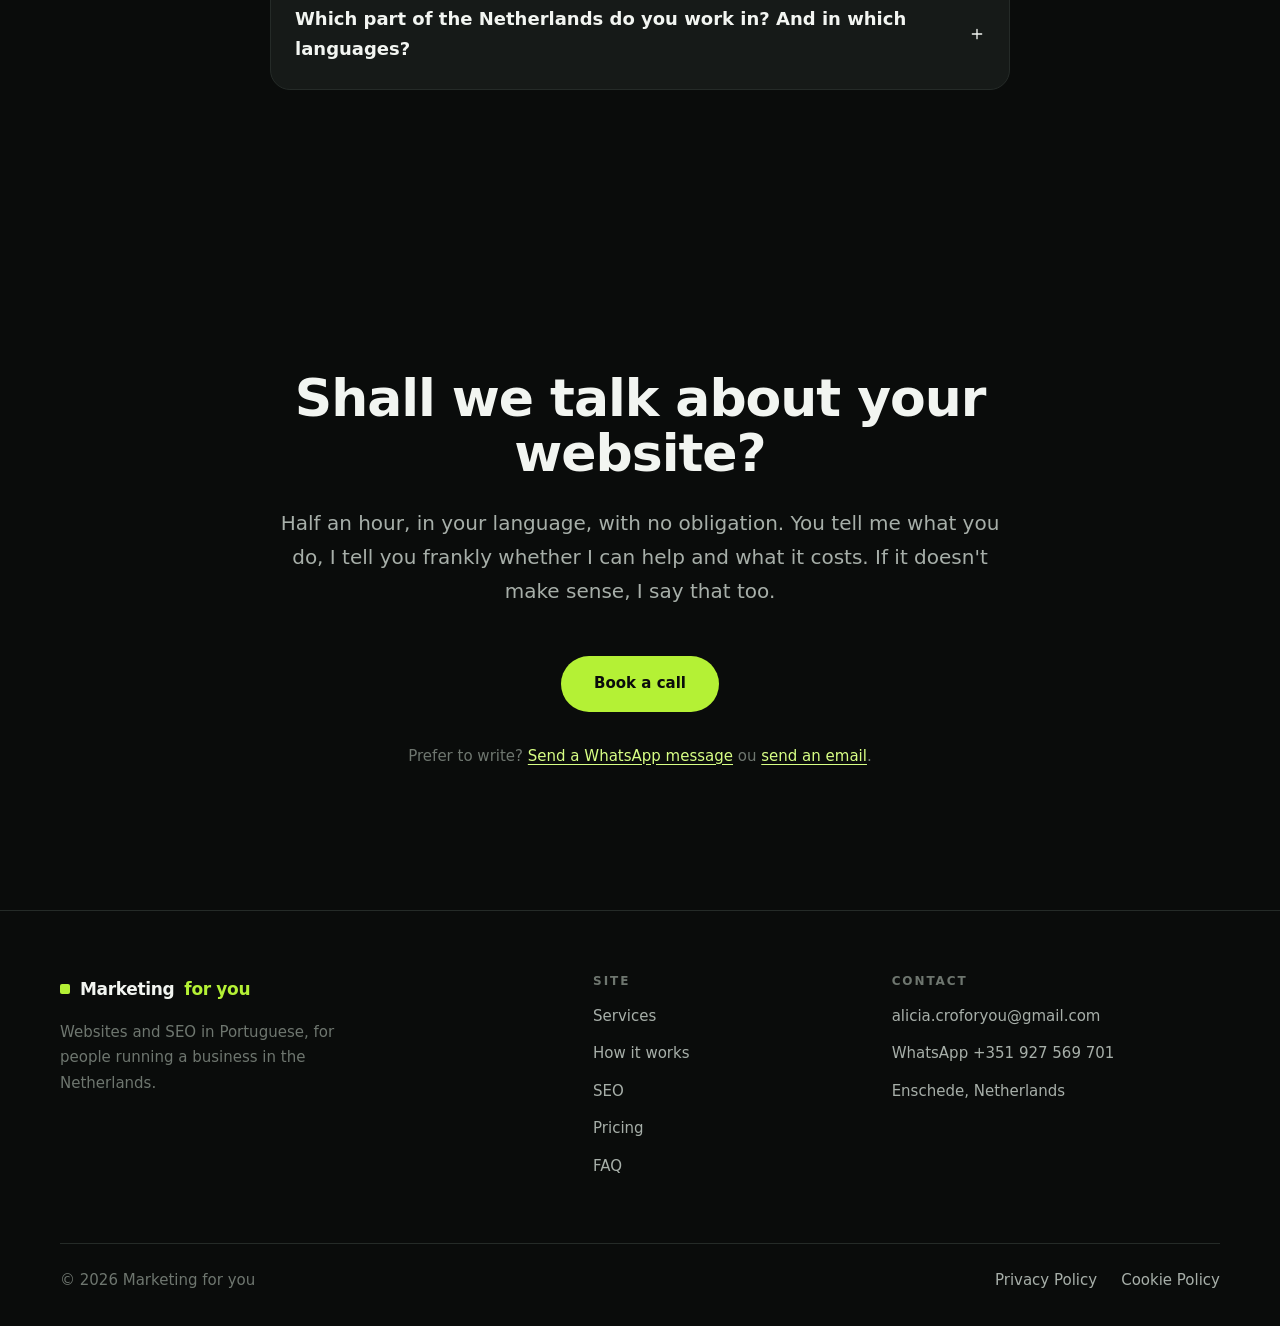
==== commit 323e0ea5: "Updates textos" ====
--- a/en/index.html
+++ b/en/index.html
@@ -134,7 +134,7 @@
         <h1 data-reveal>Your business deserves to be found.</h1>
 
         <p class="lead" data-reveal>
-          You have a business and your customers cannot find you on Google.
+          You have a business and your customers can't find you on Google.
           I build your website, and I make your customers find you.
         </p>
 
@@ -258,7 +258,7 @@
   <section class="section section--alt" id="problema">
     <div class="container">
       <p class="eyebrow" data-reveal><span class="eyebrow__dot" aria-hidden="true"></span> The problem</p>
-      <h2 class="section__title" data-reveal>You do good work. But the people looking for it cannot find you.</h2>
+      <h2 class="section__title" data-reveal>You do good work. But the people looking for it can't find you.</h2>
 
       <div class="grid grid--3 mt-7">
         <article class="card" data-reveal>
@@ -266,12 +266,12 @@
           <p>Work comes by word of mouth. When the referrals stop, the month stops with them — and you have no other way for customers to reach you.</p>
         </article>
         <article class="card" data-reveal>
-          <h3>On Google, you do not exist</h3>
-          <p>People search for your service in your city every day. They find competitors who work less well than you, because those show up and you do not.</p>
+          <h3>On Google, you don't exist</h3>
+          <p>People search for your service in your city every day. They find competitors who work less well than you, because those show up and you don't.</p>
         </article>
         <article class="card" data-reveal>
           <h3>Fixing it means explaining yourself in Dutch</h3>
-          <p>Agencies here take you on, quote and explain everything in Dutch. Hiring one means risking money on a conversation you do not fully follow.</p>
+          <p>Agencies here take you on, quote and explain everything in Dutch. Hiring one means risking money on a conversation you don't fully follow.</p>
         </article>
       </div>
     </div>
@@ -332,7 +332,7 @@
           <div>
             <p class="timeline__when">Days 1 to 3</p>
             <h4>We talk and I gather everything</h4>
-            <p>A 30-minute conversation, in Portuguese. You tell me about your business, who your customers are and what you need the website to do. I ask for the texts, the photos and the logo, if you have one. If you do not, we sort it out together.</p>
+            <p>A 30-minute conversation, in Portuguese. You tell me about your business, who your customers are and what you need the website to do. I ask for the texts, the photos and the logo, if you have one. If you don't, we sort it out together.</p>
           </div>
         </li>
         <li class="timeline__step" data-reveal>
@@ -340,7 +340,7 @@
           <div>
             <p class="timeline__when">Days 4 to 10</p>
             <h4>I build the website</h4>
-            <p>You do not need to do anything at this stage. I put the pages together, write and organise the content, and handle the technical side that makes Google find the site. Then I send it over for you to see.</p>
+            <p>You don't need to do anything at this stage. I put the pages together, write and organise the content, and handle the technical side that makes Google find the site. Then I send it over for you to see.</p>
           </div>
         </li>
         <li class="timeline__step" data-reveal>
@@ -437,10 +437,10 @@
 
         <div class="longgame__intro">
           <p>
-            At first nobody knows who you are. Your name means nothing to anyone, and trust is earned with time and presence. The same happens with Google: a new website needs time to be taken seriously, however well it is built.
+            At first nobody knows who you are. Your name means nothing to anyone, and trust is earned with time and presence. The same happens with Google: a new website needs time to be taken seriously, however well it's built.
           </p>
           <p>
-            That is the work that continues after delivery. Over about 3 months, I work on the words your customers type into Google, with the goal of reaching the first page and being found by those looking for your service.
+            That's the work that continues after delivery. Over about 3 months, I work on the words your customers type into Google, with the goal of reaching the first page and being found by those looking for your service.
           </p>
         </div>
 
@@ -456,12 +456,12 @@
           <li class="phases__item">
             <p class="phases__when">Month 2</p>
             <h4>Giving Google something to read</h4>
-            <p>I write and organise content around those words. This is what makes Google grasp what your business is about — and it is the part with no shortcut.</p>
+            <p>I write and organise content around those words. This is what makes Google grasp what your business is about — and it's the part with no shortcut.</p>
           </li>
           <li class="phases__item">
             <p class="phases__when">Month 3</p>
             <h4>Earning a reputation</h4>
-            <p>I work to get other websites to mention yours. Each mention is like someone who already lives here saying you can be trusted — and that is how your position starts to climb.</p>
+            <p>I work to get other websites to mention yours. Each mention is like someone who already lives here saying you can be trusted — and that's how your position starts to climb.</p>
           </li>
         </ol>
 
@@ -487,16 +487,16 @@
 
           <div class="story__text">
             <p>
-              And if Portuguese is your mother tongue, you know exactly what I am talking about.
+              And if Portuguese is your mother tongue, you know exactly what I'm talking about.
             </p>
             <p>
-              When you take that big step of moving to a country you do not know, you learn that resilience cannot just speak louder — it has to shout. And starting a business in a country whose language you do not understand feels impossible with nobody to help.
+              When you take that big step of moving to a country you don't know, you learn that resilience can't just speak louder — it has to shout. And starting a business in a country whose language you don't understand feels impossible with nobody to help.
             </p>
             <p>
-              That is where my business idea came from. After all, I have moved country twice in less than 5 years. So I understand how hard it is to start over — and starting over in another culture, another language, with nothing familiar around you, feels like being born again.
+              That's where my business idea came from. After all, I have moved country twice in less than 5 years. So I understand how hard it is to start over — and starting over in another culture, another language, with nothing familiar around you, feels like being born again.
             </p>
             <p>
-              That is why helping entrepreneurs — Brazilian, Portuguese, Angolan, Mozambican — build their dream is my purpose. Because more than anyone, I know that we deserve it.
+              That's why helping entrepreneurs — Brazilian, Portuguese, Angolan, Mozambican — build their dream is my purpose. Because more than anyone, I know that we deserve it.
             </p>
           </div>
         </div>
@@ -614,7 +614,7 @@
           <div class="addon">
             <p class="addon__title">Website maintenance — €19.90/month <span class="addon__tag">optional</span></p>
             <p>
-              Includes hosting, the domain and website maintenance. You do not need to arrange or understand any of it: I take care of everything.
+              Includes hosting, the domain and website maintenance. You don't need to arrange or understand any of it: I take care of everything.
             </p>
             <p>
               If you would rather arrange hosting and the domain yourself, you can: they stay in your name, and I help you choose and set them up, in Portuguese.
@@ -638,7 +638,7 @@
           </p>
 
           <p class="price-why">
-            Already have a website and want to show up better on Google? Every case is different, and it would make no sense to invent a price before seeing what you have. We talk first.
+            Already have a website and want to show up better on Google? Every case is different, and it wouldn't make sense to invent a price before seeing what you have. We talk first.
           </p>
 
           <ul class="includes">
@@ -677,8 +677,8 @@
         <details class="faq__item" data-reveal>
           <summary>Do I need to pay for hosting? Is it included in the price?</summary>
           <div class="faq__body">
-            <p>Every website needs hosting and a domain — the site address, for example <code>www.oseunegocio.nl</code> — to stay online. That is not included in the website price, and you have two ways to handle it.</p>
-            <p><strong>I take care of everything for €19.90 a month, excl. VAT.</strong> That amount covers hosting, the domain and website maintenance. You do not need to know anything about technology or sort anything out in Dutch.</p>
+            <p>Every website needs hosting and a domain — the site address, for example <code>www.oseunegocio.nl</code> — to stay online. That's not included in the website price, and you have two ways to handle it.</p>
+            <p><strong>I take care of everything for €19.90 a month, excl. VAT.</strong> That amount covers hosting, the domain and website maintenance. You don't need to know anything about technology or sort anything out in Dutch.</p>
             <p><strong>Or you arrange it yourself</strong>, directly with the provider, and it all stays in your name. In that case too I stay alongside you, helping you choose and set it up, in Portuguese and at no extra cost.</p>
             <p>You choose whichever you prefer, and you know the amounts before deciding. No surprises on the invoice.</p>
           </div>
@@ -688,7 +688,7 @@
           <summary>What if I want to change something after the 2 revisions?</summary>
           <div class="faq__body">
             <p>After the 2 included revisions, any change is separate work. It goes like this: you tell me what you need, I tell you what it costs before starting, and it only goes ahead if you agree.</p>
-            <p>There is no contract and no lock-in. The monthly maintenance is optional and, if one day you want to stop, you stop.</p>
+            <p>There's no contract and no lock-in. The monthly maintenance is optional and, if one day you want to stop, you stop.</p>
           </div>
         </details>
 
@@ -703,15 +703,15 @@
         <details class="faq__item" data-reveal>
           <summary>What is Google My Business and what is it for?</summary>
           <div class="faq__body">
-            <p>It is your business listing on Google. It is what makes a panel appear — with your name, opening hours, phone number and location on the map — when someone searches for your service in your area.</p>
-            <p>For anyone working with customers in their region, it is usually what brings the most enquiries. It comes set up with your website at no extra cost.</p>
+            <p>It's your business listing on Google. It's what makes a panel appear — with your name, opening hours, phone number and location on the map — when someone searches for your service in your area.</p>
+            <p>For anyone working with customers in their region, it's usually what brings the most enquiries. It comes set up with your website at no extra cost.</p>
           </div>
         </details>
 
         <details class="faq__item" data-reveal>
           <summary>Which part of the Netherlands do you work in? And in which languages?</summary>
           <div class="faq__body">
-            <p>I am based in Enschede, but I work remotely with the whole country. Being in the same city was never needed to build a website: we arrange everything by call.</p>
+            <p>I'm based in Enschede, but I work remotely with the whole country. Being in the same city was never needed to build a website: we arrange everything by call.</p>
             <p>I work in Portuguese and English. The whole process — quote, questions, revisions, delivery — runs in your language.</p>
           </div>
         </details>
@@ -725,7 +725,7 @@
     <div class="container container--narrow center">
       <h2 data-reveal>Shall we talk about your website?</h2>
       <p class="lead" data-reveal>
-        Half an hour, in your language, with no obligation. You tell me what you do, I tell you frankly whether I can help and what it costs. If it does not make sense, I say that too.
+        Half an hour, in your language, with no obligation. You tell me what you do, I tell you frankly whether I can help and what it costs. If it doesn't make sense, I say that too.
       </p>
       <div data-reveal>
         <a class="btn btn--primary btn--lg" href="https://calendly.com/alicia-croforyou/new-meeting" target="_blank" rel="noopener">
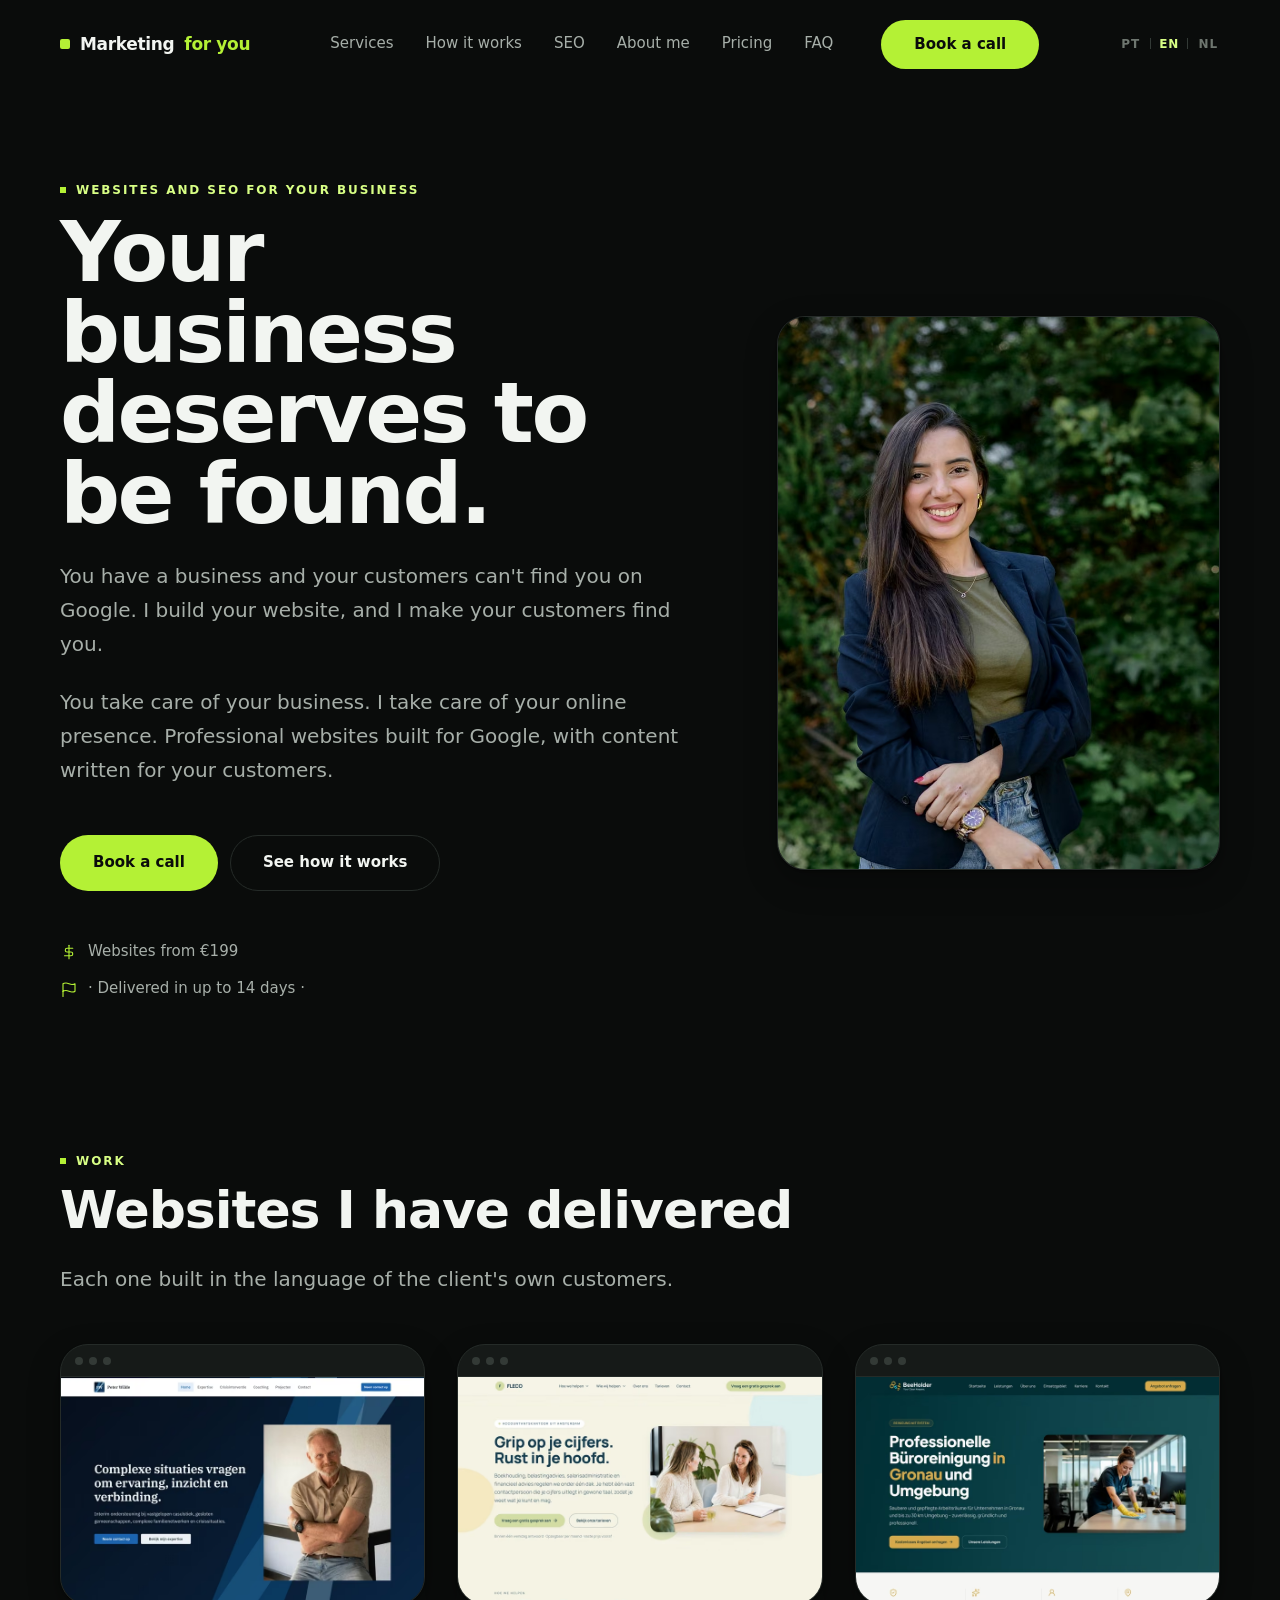
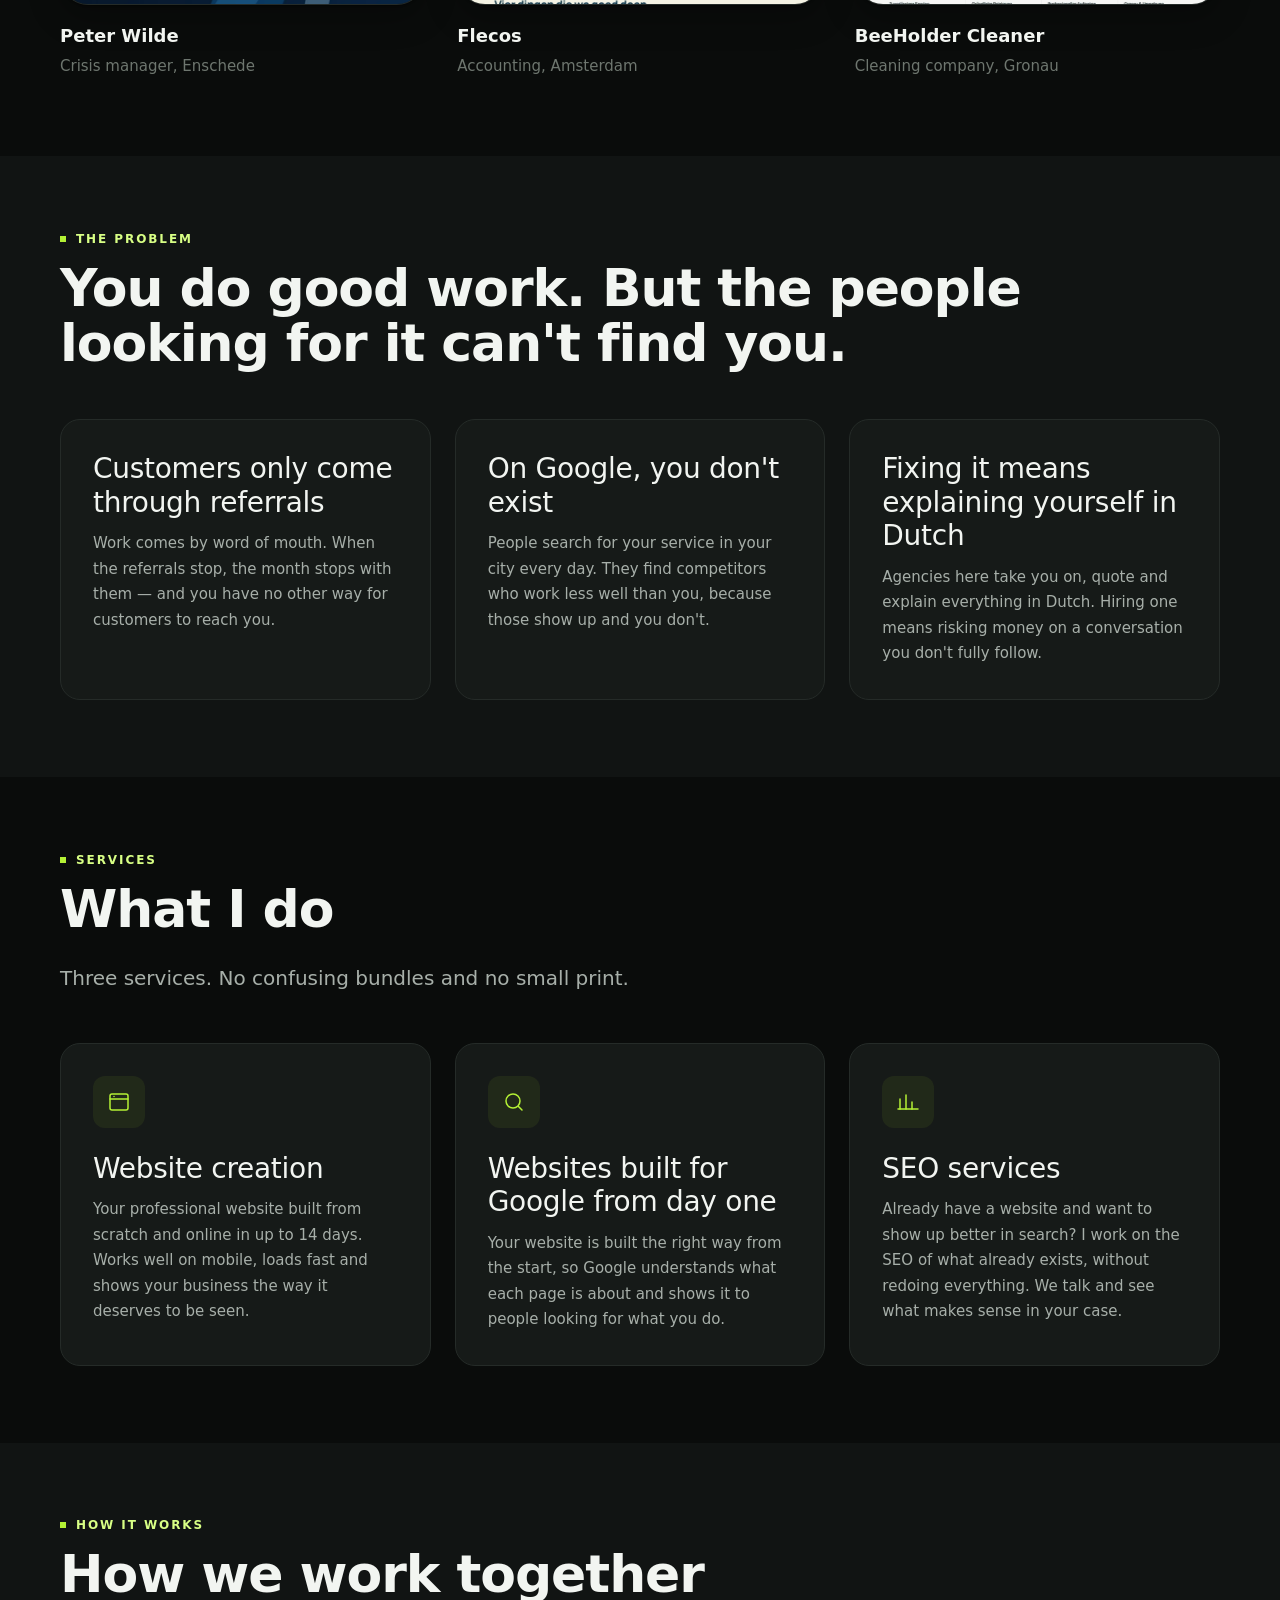
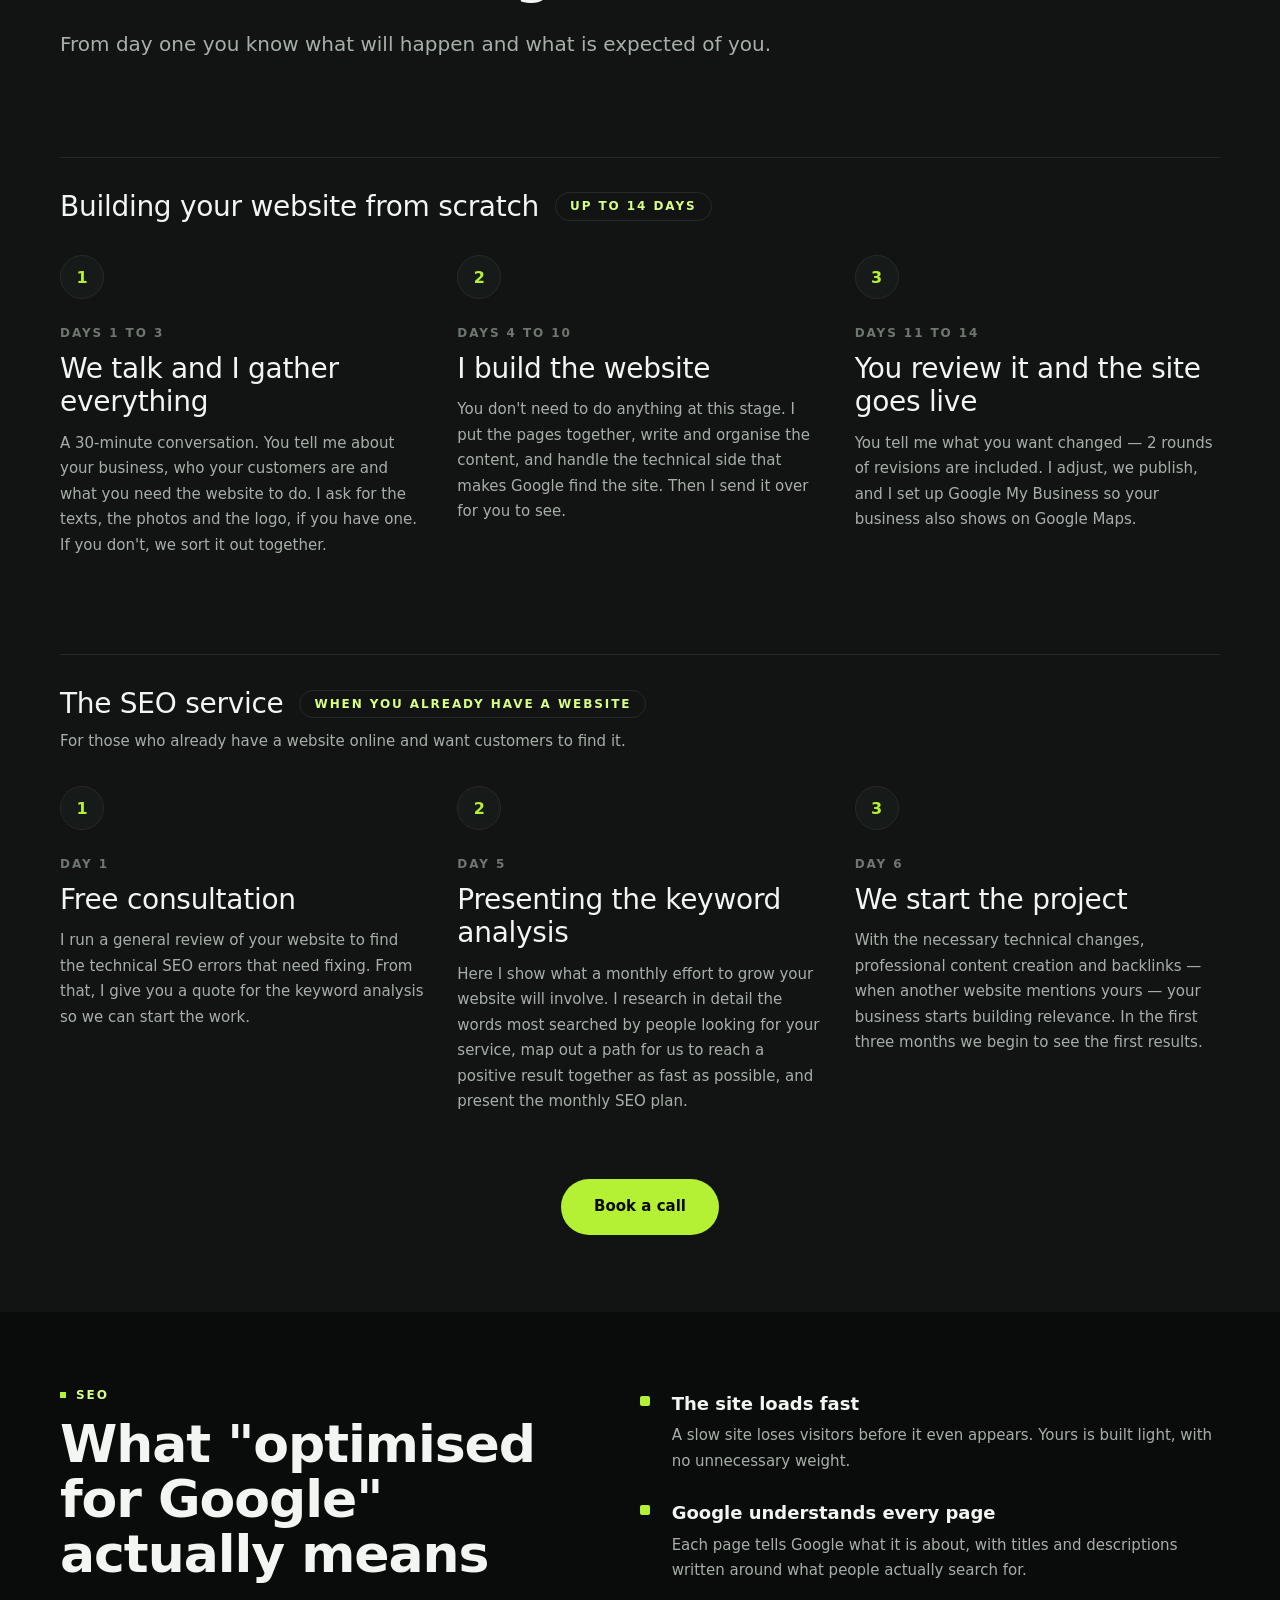
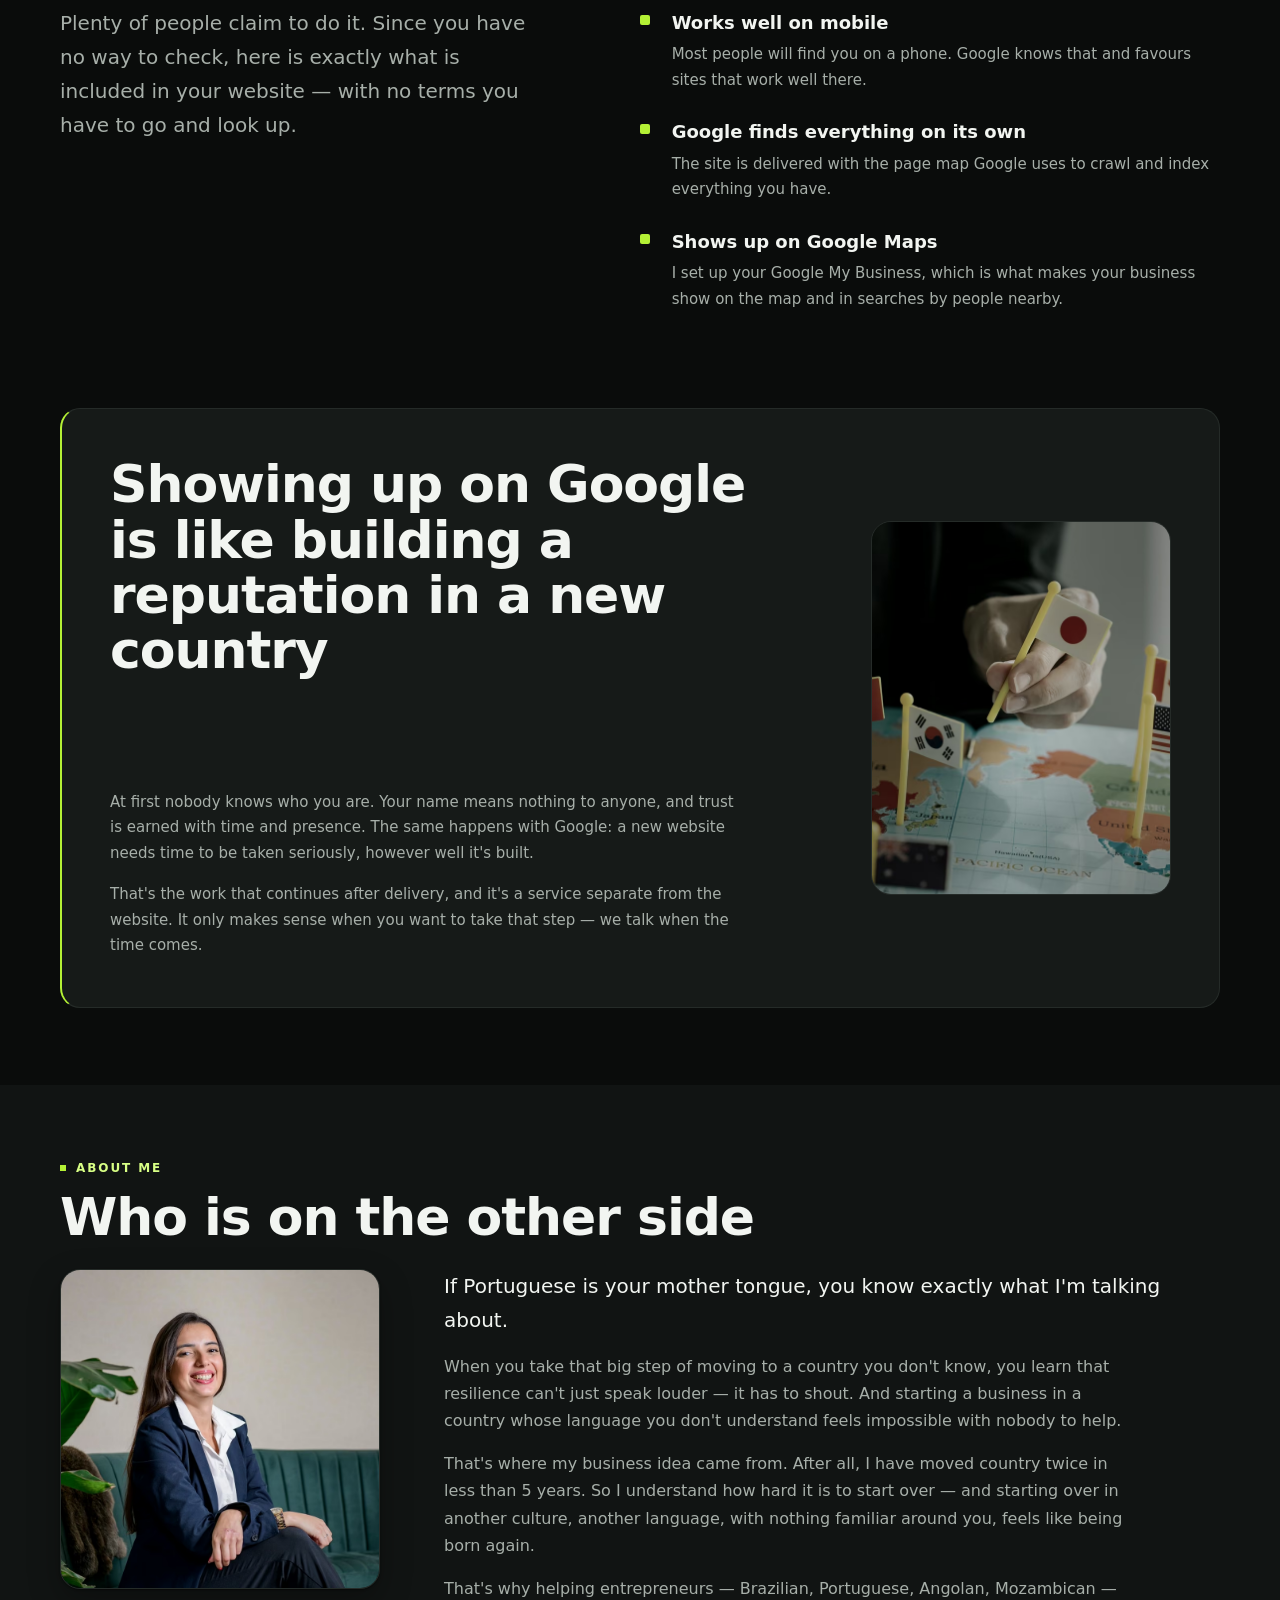
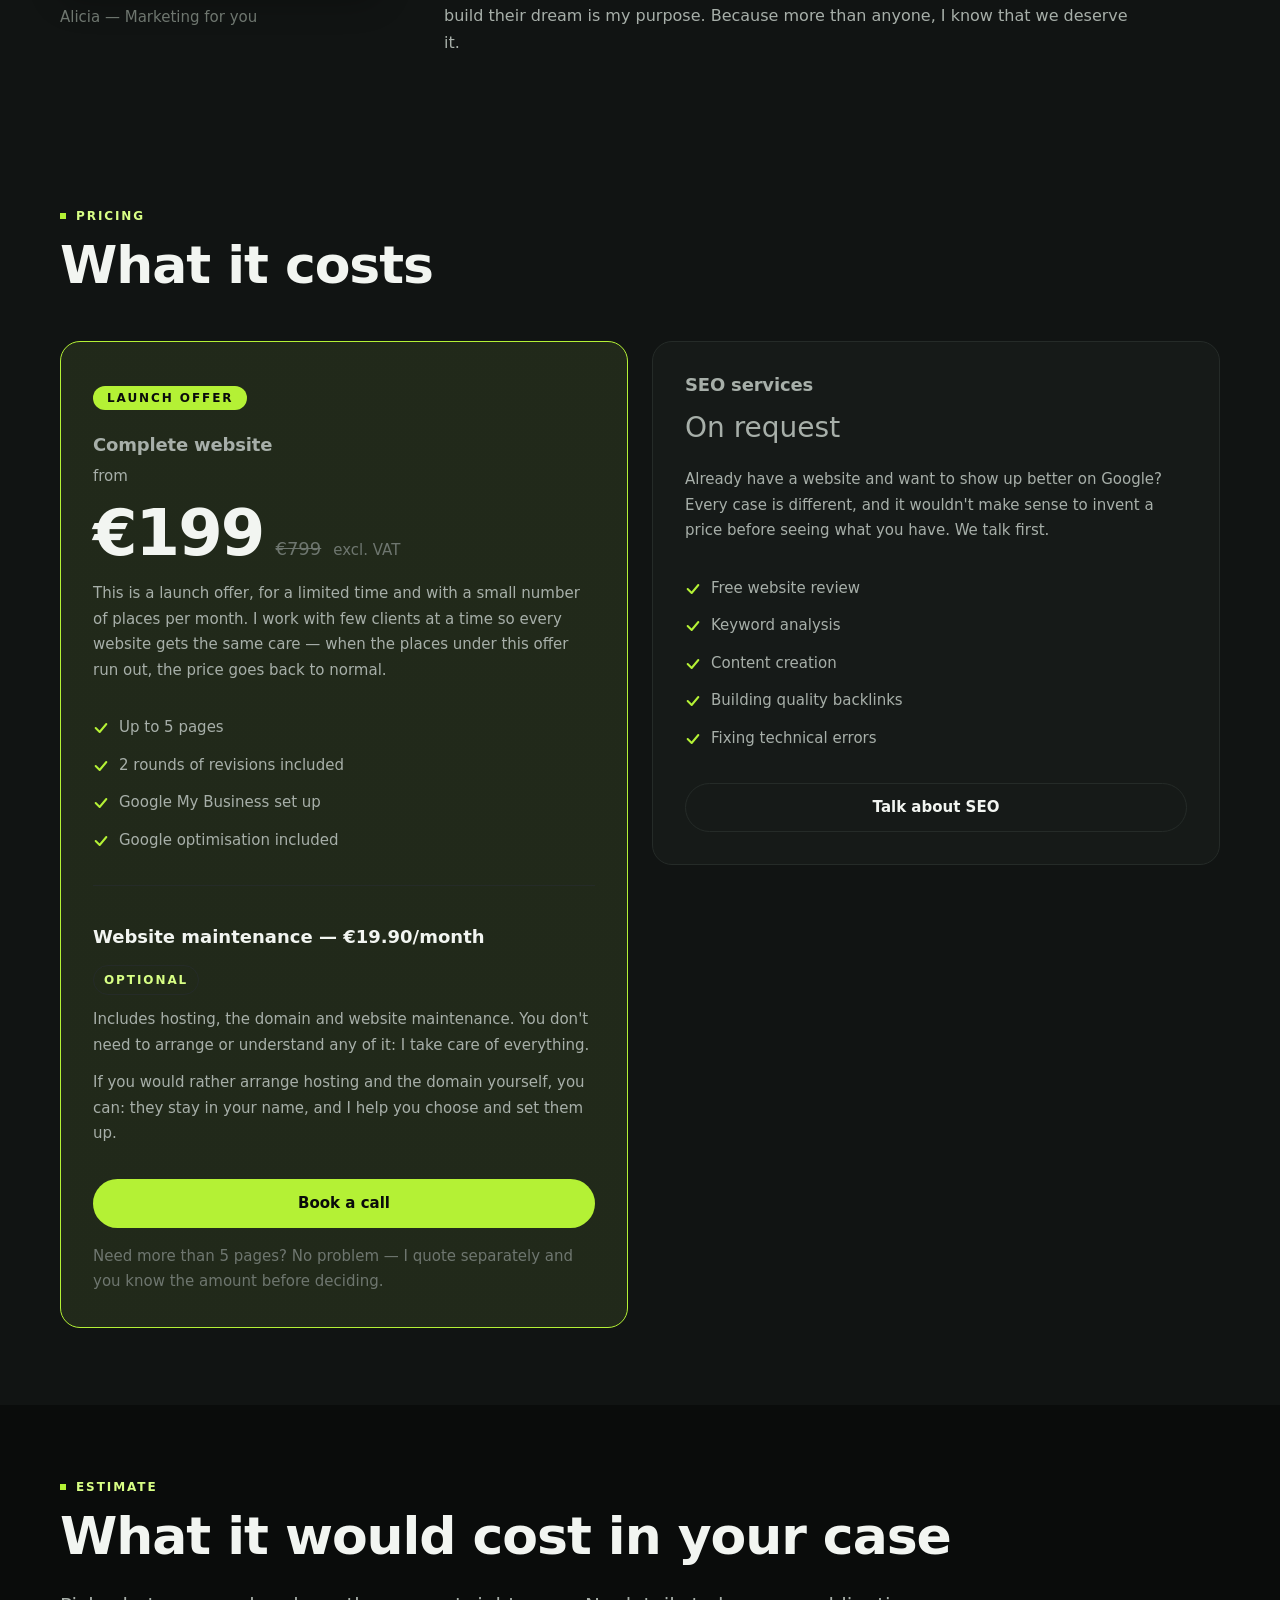
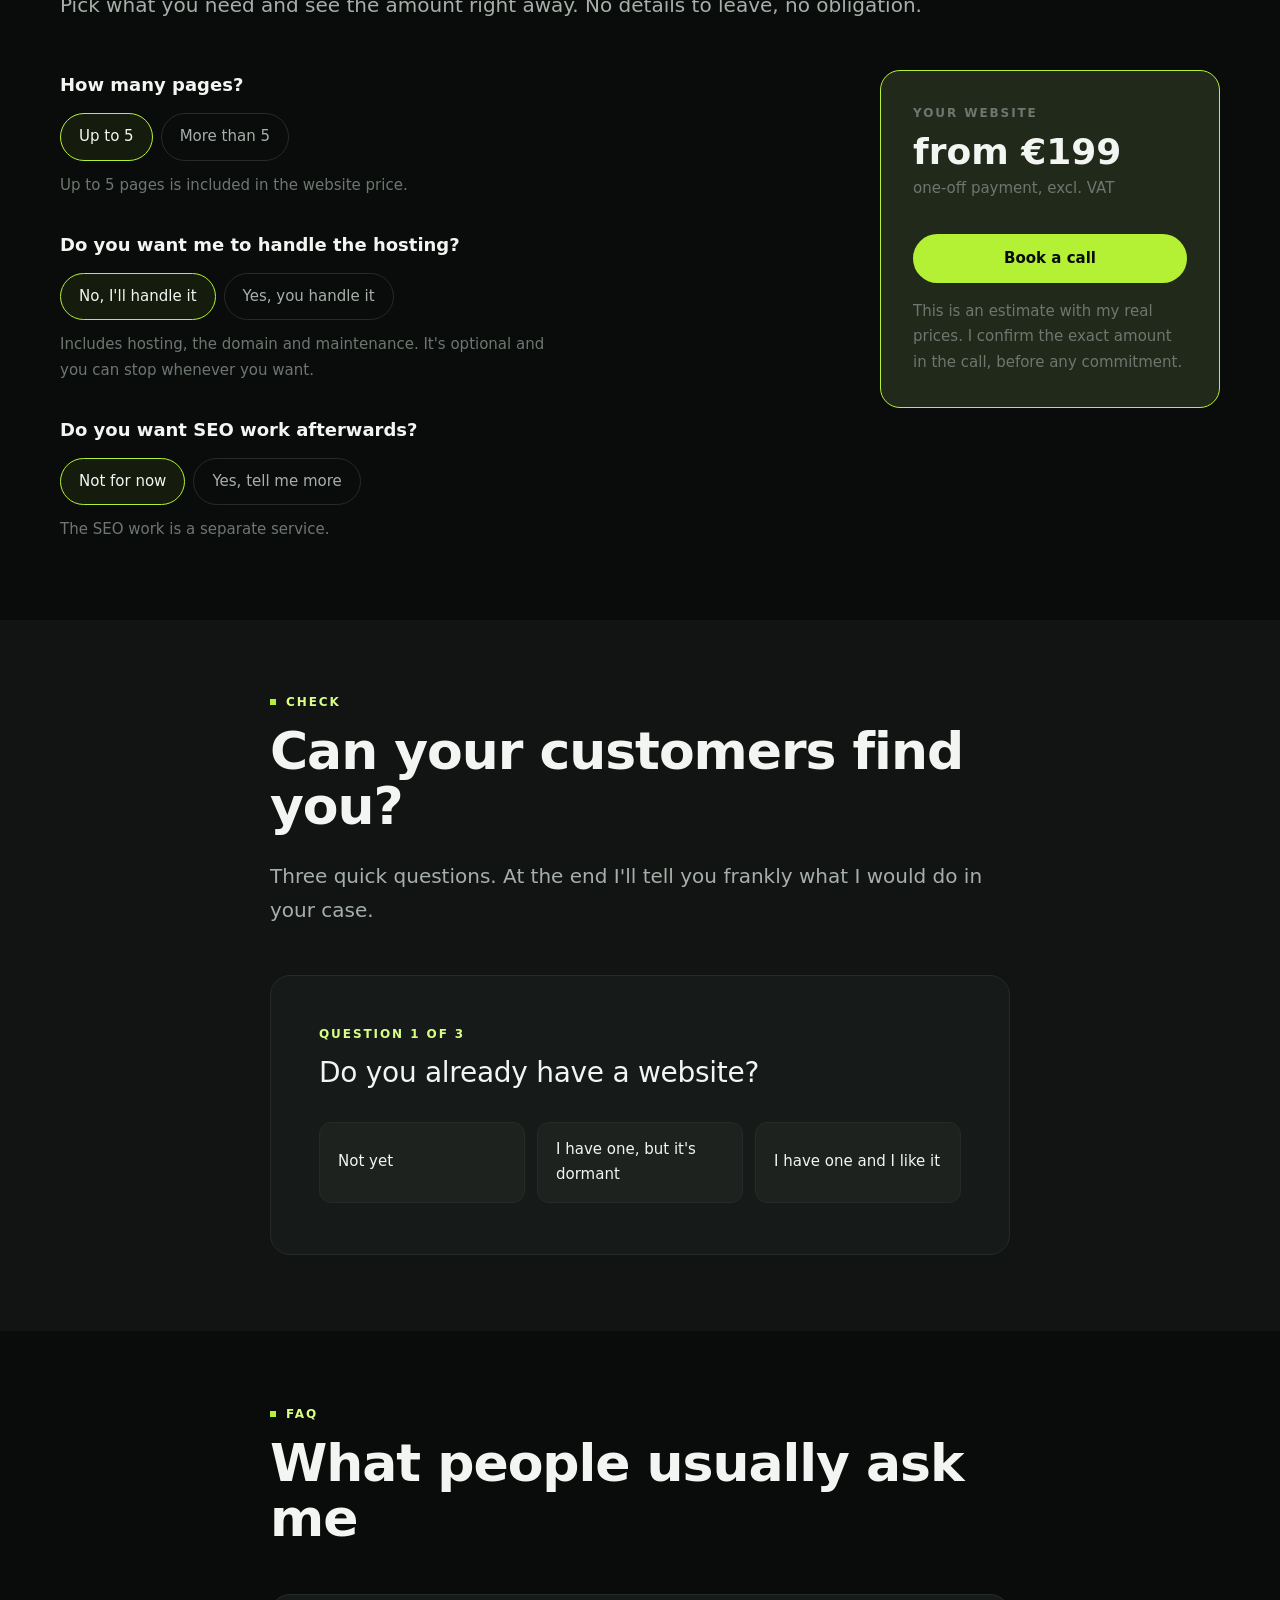
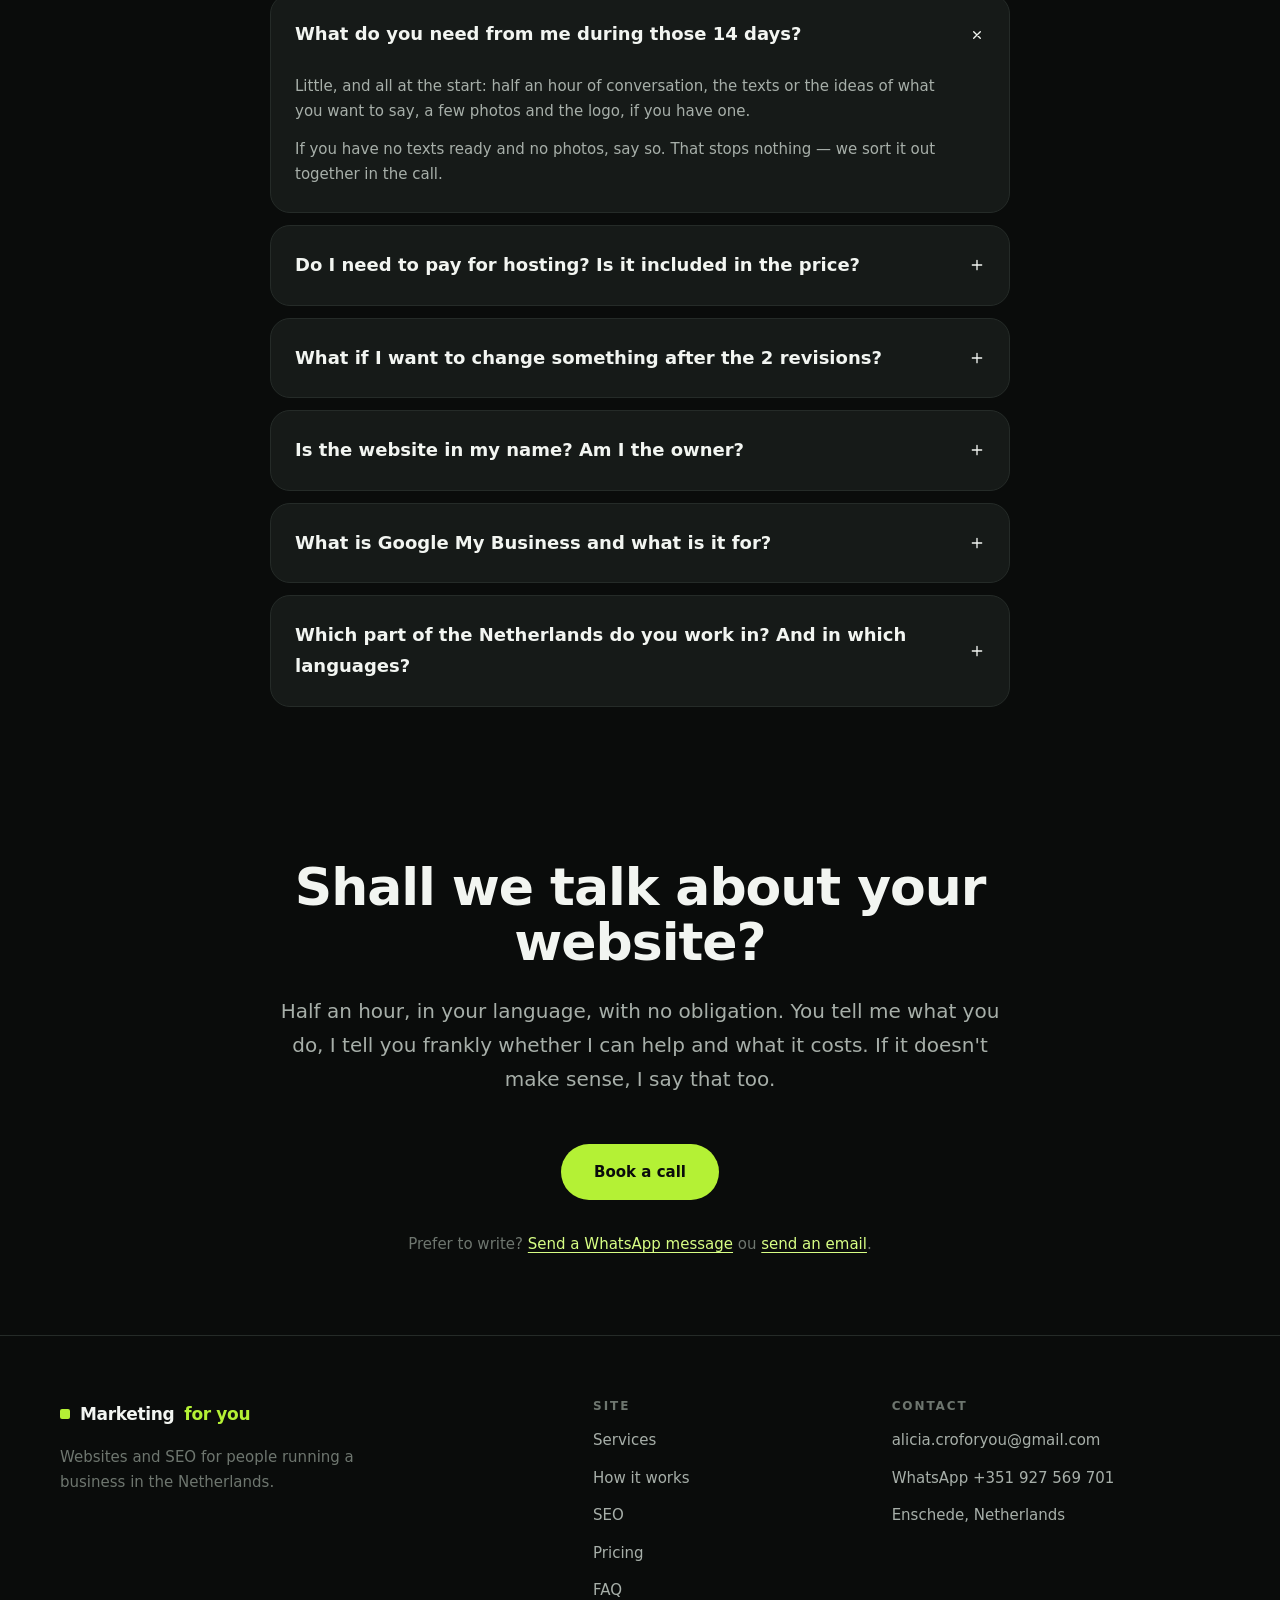
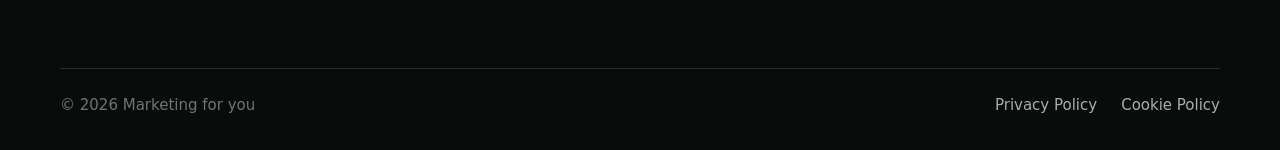
==== commit ee3dd0ef: "Separa a secção pessoal do SEO e acrescenta duas secções interativas A secção fazia duas coisas ao m" ====
--- a/en/index.html
+++ b/en/index.html
@@ -4,14 +4,14 @@
 <meta charset="utf-8">
 <meta name="viewport" content="width=device-width, initial-scale=1">
 <title>Marketing for you — Professional websites and SEO for your business</title>
-<meta name="description" content="Professional websites for people running a business in the Netherlands who speak Portuguese. Online in up to 14 days, optimised for Google. Everything handled in Portuguese.">
+<meta name="description" content="Professional websites for people running a business in the Netherlands. Online in up to 14 days, optimised for Google. Personal support from start to finish.">
 
 <link rel="canonical" href="https://marketingforyou.nl/en/">
 <meta property="og:type" content="website">
 <meta property="og:locale" content="en_GB">
 <meta property="og:site_name" content="Marketing for you">
 <meta property="og:title" content="Marketing for you — Professional websites and SEO for your business">
-<meta property="og:description" content="Professional websites for people running a business in the Netherlands who speak Portuguese. Online in up to 14 days, optimised for Google. Everything handled in Portuguese.">
+<meta property="og:description" content="Professional websites for people running a business in the Netherlands. Online in up to 14 days, optimised for Google. Personal support from start to finish.">
 <meta property="og:url" content="https://marketingforyou.nl/en/">
 <meta property="og:image" content="https://marketingforyou.nl/assets/img/og.jpg">
 <meta name="twitter:card" content="summary_large_image">
@@ -100,6 +100,7 @@
         <li><a href="#servicos">Services</a></li>
         <li><a href="#como-funciona">How it works</a></li>
         <li><a href="#seo">SEO</a></li>
+        <li><a href="#sobre">About me</a></li>
         <li><a href="#precos">Pricing</a></li>
         <li><a href="#faq">FAQ</a></li>
       </ul>
@@ -129,7 +130,7 @@
   <section class="hero">
     <div class="container hero__inner">
       <div class="hero__text">
-        <p class="eyebrow" data-reveal><span class="eyebrow__dot" aria-hidden="true"></span> Websites and SEO in Portuguese</p>
+        <p class="eyebrow" data-reveal><span class="eyebrow__dot" aria-hidden="true"></span> Websites and SEO for your business</p>
 
         <h1 data-reveal>Your business deserves to be found.</h1>
 
@@ -332,7 +333,7 @@
           <div>
             <p class="timeline__when">Days 1 to 3</p>
             <h4>We talk and I gather everything</h4>
-            <p>A 30-minute conversation, in Portuguese. You tell me about your business, who your customers are and what you need the website to do. I ask for the texts, the photos and the logo, if you have one. If you don't, we sort it out together.</p>
+            <p>A 30-minute conversation. You tell me about your business, who your customers are and what you need the website to do. I ask for the texts, the photos and the logo, if you have one. If you don't, we sort it out together.</p>
           </div>
         </li>
         <li class="timeline__step" data-reveal>
@@ -439,72 +440,16 @@
           <p>
             At first nobody knows who you are. Your name means nothing to anyone, and trust is earned with time and presence. The same happens with Google: a new website needs time to be taken seriously, however well it's built.
           </p>
-          <p>
-            That's the work that continues after delivery. Over about 3 months, I work on the words your customers type into Google, with the goal of reaching the first page and being found by those looking for your service.
-          </p>
+          <p>That's the work that continues after delivery, and it's a service separate from the website. It only makes sense when you want to take that step — we talk when the time comes.</p>
         </div>
-
-        <!-- Descreve o PROCESSO dos 3 meses, nunca resultados. Mesma técnica que
-             torna o prazo dos 14 dias credível: quem sabe o que vai acontecer
-             não acha o prazo suspeito. Nunca acrescentar números aqui. -->
-        <ol class="phases">
-          <li class="phases__item">
-            <p class="phases__when">Month 1</p>
-            <h4>Putting the house in order</h4>
-            <p>I fix the technical errors stopping Google from reading the site properly, and we define the words your customers actually type when looking for what you do.</p>
-          </li>
-          <li class="phases__item">
-            <p class="phases__when">Month 2</p>
-            <h4>Giving Google something to read</h4>
-            <p>I write and organise content around those words. This is what makes Google grasp what your business is about — and it's the part with no shortcut.</p>
-          </li>
-          <li class="phases__item">
-            <p class="phases__when">Month 3</p>
-            <h4>Earning a reputation</h4>
-            <p>I work to get other websites to mention yours. Each mention is like someone who already lives here saying you can be trusted — and that's how your position starts to climb.</p>
-          </li>
-        </ol>
-
-        <!-- A partir daqui o texto deixa de ser sobre SEO e passa a ser sobre
-             a pessoa. O retrato vive aqui, ao lado da história, e não no topo
-             do bloco. -->
-        <div class="story">
-          <figure class="portrait portrait--inline">
-            <picture>
-              <source type="image/avif"
-                      srcset="../assets/img/retrato-alicia-800.avif 800w, ../assets/img/retrato-alicia-1200.avif 1200w"
-                      sizes="(min-width: 1024px) 260px, 180px">
-              <source type="image/webp"
-                      srcset="../assets/img/retrato-alicia-800.webp 800w, ../assets/img/retrato-alicia-1200.webp 1200w"
-                      sizes="(min-width: 1024px) 260px, 180px">
-              <img src="../assets/img/retrato-alicia-800.webp"
-                   alt="Alicia, founder of Marketing for you, sitting in the office"
-                   width="800" height="1000"
-                   loading="lazy" decoding="async">
-            </picture>
-            <figcaption>Alicia — Marketing for you</figcaption>
-          </figure>
-
-          <div class="story__text">
-            <p>
-              And if Portuguese is your mother tongue, you know exactly what I'm talking about.
-            </p>
-            <p>
-              When you take that big step of moving to a country you don't know, you learn that resilience can't just speak louder — it has to shout. And starting a business in a country whose language you don't understand feels impossible with nobody to help.
-            </p>
-            <p>
-              That's where my business idea came from. After all, I have moved country twice in less than 5 years. So I understand how hard it is to start over — and starting over in another culture, another language, with nothing familiar around you, feels like being born again.
-            </p>
-            <p>
-              That's why helping entrepreneurs — Brazilian, Portuguese, Angolan, Mozambican — build their dream is my purpose. Because more than anyone, I know that we deserve it.
-            </p>
-          </div>
-        </div>
-
-        <p>
-          The SEO work is a separate service from the website, and it only makes sense when you want to take that step. We talk when the time comes.
-        </p>
-      </div>
+        <figure class="longgame__img">
+          <picture>
+            <source type="image/avif" srcset="../assets/img/pais-600.avif 600w, ../assets/img/pais-900.avif 900w" sizes="(min-width: 900px) 300px, 100vw">
+            <source type="image/webp" srcset="../assets/img/pais-600.webp 600w, ../assets/img/pais-900.webp 900w" sizes="(min-width: 900px) 300px, 100vw">
+            <img src="../assets/img/pais-600.webp" alt="Flags of several countries pinned on a world map" width="600" height="750" loading="lazy" decoding="async">
+          </picture>
+        </figure>
+</div>
     </div>
   </section>
 
@@ -580,6 +525,37 @@
        ═══════════════════════════════════════════════════════════════════ -->
 
 
+  <!-- ─────────────────────────  SOBRE MIM  ───────────────────────── -->
+  <section class="section section--alt" id="sobre">
+    <div class="container">
+      <p class="eyebrow" data-reveal><span class="eyebrow__dot" aria-hidden="true"></span> About me</p>
+      <h2 class="section__title" data-reveal>Who is on the other side</h2>
+
+      <div class="about" data-reveal>
+        <figure class="portrait portrait--inline">
+          <picture>
+            <source type="image/avif" srcset="../assets/img/retrato-alicia-800.avif 800w, ../assets/img/retrato-alicia-1200.avif 1200w" sizes="(min-width: 1024px) 320px, 220px">
+            <source type="image/webp" srcset="../assets/img/retrato-alicia-800.webp 800w, ../assets/img/retrato-alicia-1200.webp 1200w" sizes="(min-width: 1024px) 320px, 220px">
+            <img src="../assets/img/retrato-alicia-800.webp" alt="Alicia, founder of Marketing for you, sitting in the office" width="800" height="800" loading="lazy" decoding="async">
+          </picture>
+          <figcaption>Alicia — Marketing for you</figcaption>
+        </figure>
+        <div class="about__text">
+          <p class="about__lead">If Portuguese is your mother tongue, you know exactly what I'm talking about.</p>
+          <p>
+              When you take that big step of moving to a country you don't know, you learn that resilience can't just speak louder — it has to shout. And starting a business in a country whose language you don't understand feels impossible with nobody to help.
+            </p>
+          <p>
+              That's where my business idea came from. After all, I have moved country twice in less than 5 years. So I understand how hard it is to start over — and starting over in another culture, another language, with nothing familiar around you, feels like being born again.
+            </p>
+          <p>
+              That's why helping entrepreneurs — Brazilian, Portuguese, Angolan, Mozambican — build their dream is my purpose. Because more than anyone, I know that we deserve it.
+            </p>
+        </div>
+      </div>
+    </div>
+  </section>
+
   <!-- ─────────────────────────  PREÇOS  ───────────────────────── -->
   <section class="section section--alt" id="precos">
     <div class="container">
@@ -617,7 +593,7 @@
               Includes hosting, the domain and website maintenance. You don't need to arrange or understand any of it: I take care of everything.
             </p>
             <p>
-              If you would rather arrange hosting and the domain yourself, you can: they stay in your name, and I help you choose and set them up, in Portuguese.
+              If you would rather arrange hosting and the domain yourself, you can: they stay in your name, and I help you choose and set them up.
             </p>
           </div>
 
@@ -658,6 +634,102 @@
     </div>
   </section>
 
+  <!-- ─────────────────────────  SIMULADOR  ───────────────────────── -->
+  <section class="section" id="simulador">
+    <div class="container">
+      <p class="eyebrow" data-reveal><span class="eyebrow__dot" aria-hidden="true"></span> Estimate</p>
+      <h2 class="section__title" data-reveal>What it would cost in your case</h2>
+      <p class="section__lead" data-reveal>Pick what you need and see the amount right away. No details to leave, no obligation.</p>
+
+      <div class="calc mt-7" data-reveal
+           data-base="from €199" data-orcamento="on request"
+           data-paginas="Pages beyond 5 — quoted separately, agreed before starting" data-manut="Hosting, domain and maintenance — €19.90/month, excl. VAT, optional" data-seo="SEO services — on request">
+        <div class="calc__controls">
+          <fieldset class="calc__group">
+            <legend>How many pages?</legend>
+            <div class="calc__opts" role="group">
+              <label class="calc__opt"><input type="radio" name="paginas" value="1" checked><span>Up to 5</span></label>
+              <label class="calc__opt"><input type="radio" name="paginas" value="2"><span>More than 5</span></label>
+            </div>
+            <p class="calc__hint">Up to 5 pages is included in the website price.</p>
+          </fieldset>
+          <fieldset class="calc__group">
+            <legend>Do you want me to handle the hosting?</legend>
+            <div class="calc__opts" role="group">
+              <label class="calc__opt"><input type="radio" name="manutencao" value="0" checked><span>No, I'll handle it</span></label>
+              <label class="calc__opt"><input type="radio" name="manutencao" value="1"><span>Yes, you handle it</span></label>
+            </div>
+            <p class="calc__hint">Includes hosting, the domain and maintenance. It's optional and you can stop whenever you want.</p>
+          </fieldset>
+          <fieldset class="calc__group">
+            <legend>Do you want SEO work afterwards?</legend>
+            <div class="calc__opts" role="group">
+              <label class="calc__opt"><input type="radio" name="seo" value="0" checked><span>Not for now</span></label>
+              <label class="calc__opt"><input type="radio" name="seo" value="1"><span>Yes, tell me more</span></label>
+            </div>
+            <p class="calc__hint">The SEO work is a separate service.</p>
+          </fieldset>
+        </div>
+        <div class="calc__result" aria-live="polite">
+          <p class="calc__label">Your website</p>
+          <p class="calc__price"><span id="calc-valor">from €199</span></p>
+          <p class="calc__vat">one-off payment, excl. VAT</p>
+          <ul class="calc__extras" id="calc-extras"></ul>
+          <a class="btn btn--primary btn--block" href="https://calendly.com/alicia-croforyou/new-meeting" target="_blank" rel="noopener">Book a call</a>
+          <p class="calc__note">This is an estimate with my real prices. I confirm the exact amount in the call, before any commitment.</p>
+        </div>
+      </div>
+    </div>
+  </section>
+
+  <!-- ─────────────────────────  DIAGNÓSTICO  ───────────────────────── -->
+  <section class="section section--alt" id="diagnostico">
+    <div class="container container--narrow">
+      <p class="eyebrow" data-reveal><span class="eyebrow__dot" aria-hidden="true"></span> Check</p>
+      <h2 class="section__title" data-reveal>Can your customers find you?</h2>
+      <p class="section__lead" data-reveal>Three quick questions. At the end I'll tell you frankly what I would do in your case.</p>
+
+      <div class="quiz mt-7" data-reveal id="quiz" data-resultados='{"sem-site": {"titulo": "I&#39;d start with the website.", "texto": "With no website there&#39;s nothing for Google to show — and your business depends entirely on people who already know you. The first step is having a page of your own, built to be found. After that it makes sense to talk about SEO; before that, it doesn&#39;t."}, "invisivel": {"titulo": "The website exists, but it isn&#39;t working for you.", "texto": "A website nobody finds is a shop window on a street with no footfall. Before redoing anything, I&#39;d look at what you already have: often the problem is technical errors and missing content around the right words, and that gets fixed without starting from scratch."}, "visivel": {"titulo": "You&#39;re ahead of most.", "texto": "If you already show up, the work stops being about appearing and starts being about appearing more and better than those around you. That&#39;s where ongoing SEO pays off — and it&#39;s a different conversation from the one for someone just starting."}}'>
+        <div class="quiz__step" data-passo="1">
+          <p class="quiz__count">Question 1 of 3</p>
+          <h3 class="quiz__q">Do you already have a website?</h3>
+          <div class="quiz__opts">
+            <button type="button" class="quiz__opt" data-valor="site-nao">Not yet</button>
+            <button type="button" class="quiz__opt" data-valor="site-sim">I have one, but it's dormant</button>
+            <button type="button" class="quiz__opt" data-valor="site-bom">I have one and I like it</button>
+          </div>
+        </div>
+        <div class="quiz__step" data-passo="2" hidden>
+          <p class="quiz__count">Question 2 of 3</p>
+          <h3 class="quiz__q">When someone searches for your service on Google, do you show up?</h3>
+          <div class="quiz__opts">
+            <button type="button" class="quiz__opt" data-valor="google-nao">I don't show up</button>
+            <button type="button" class="quiz__opt" data-valor="google-talvez">I can't tell</button>
+            <button type="button" class="quiz__opt" data-valor="google-sim">I do show up</button>
+          </div>
+        </div>
+        <div class="quiz__step" data-passo="3" hidden>
+          <p class="quiz__count">Question 3 of 3</p>
+          <h3 class="quiz__q">Where do your customers come from today?</h3>
+          <div class="quiz__opts">
+            <button type="button" class="quiz__opt" data-valor="clientes-indicacao">Only referrals</button>
+            <button type="button" class="quiz__opt" data-valor="clientes-redes">Social media</button>
+            <button type="button" class="quiz__opt" data-valor="clientes-varios">Several places</button>
+          </div>
+        </div>
+        <div class="quiz__fim" hidden aria-live="polite">
+          <p class="quiz__count">What I would do in your case</p>
+          <h3 class="quiz__q" id="quiz-titulo"></h3>
+          <p class="quiz__texto" id="quiz-texto"></p>
+          <div class="quiz__acoes">
+            <a class="btn btn--primary" href="https://calendly.com/alicia-croforyou/new-meeting" target="_blank" rel="noopener">Book a call</a>
+            <button type="button" class="btn btn--secondary" id="quiz-repetir">Answer again</button>
+          </div>
+        </div>
+      </div>
+    </div>
+  </section>
+
   <!-- ─────────────────────────  FAQ  ───────────────────────── -->
   <section class="section" id="faq">
     <div class="container container--narrow">
@@ -679,7 +751,7 @@
           <div class="faq__body">
             <p>Every website needs hosting and a domain — the site address, for example <code>www.oseunegocio.nl</code> — to stay online. That's not included in the website price, and you have two ways to handle it.</p>
             <p><strong>I take care of everything for €19.90 a month, excl. VAT.</strong> That amount covers hosting, the domain and website maintenance. You don't need to know anything about technology or sort anything out in Dutch.</p>
-            <p><strong>Or you arrange it yourself</strong>, directly with the provider, and it all stays in your name. In that case too I stay alongside you, helping you choose and set it up, in Portuguese and at no extra cost.</p>
+            <p><strong>Or you arrange it yourself</strong>, directly with the provider, and it all stays in your name. In that case too I stay alongside you, helping you choose and set it up, at no extra cost.</p>
             <p>You choose whichever you prefer, and you know the amounts before deciding. No surprises on the invoice.</p>
           </div>
         </details>
@@ -696,7 +768,7 @@
           <summary>Is the website in my name? Am I the owner?</summary>
           <div class="faq__body">
             <p>Yes. The website is yours: the content, the text, the images and the page design belong to your business.</p>
-            <p>If you arrange hosting and the domain yourself, they are registered in your name from the start, and I stay alongside you through the whole process in Portuguese.</p>
+            <p>If you arrange hosting and the domain yourself, they are registered in your name from the start, and I stay alongside you through the whole process.</p>
           </div>
         </details>
 
@@ -751,7 +823,7 @@
           Marketing <span class="logo__accent">for you</span>
         </a>
         <p class="site-footer__tag">
-          Websites and SEO in Portuguese, for people running a business in the Netherlands.
+          Websites and SEO for people running a business in the Netherlands.
         </p>
       </div>
 
--- a/assets/css/styles.css
+++ b/assets/css/styles.css
@@ -47,7 +47,10 @@
     /* Espaçamento */
     --sp-1:4px; --sp-2:8px; --sp-3:12px; --sp-4:16px; --sp-5:24px; --sp-6:32px;
     --sp-7:48px; --sp-8:64px; --sp-9:96px; --sp-10:128px; --sp-11:160px;
-    --section-y:clamp(80px, 11vw, 160px);
+    /* Reduzido de clamp(80px,11vw,160px) a 2026-09-01: 160px em cima e
+       160px em baixo davam 320px entre secções, o que em ecrã largo
+       parecia um buraco em vez de respiro. */
+    --section-y:clamp(64px, 6vw, 104px);
 
     /* Raios */
     --r-sm:8px; --r-md:12px; --r-lg:20px; --r-xl:28px; --r-pill:999px;
@@ -297,6 +300,83 @@
   .browser img { width:100%; height:auto; display:block; }
   .browser--hero { margin:0; }
 
+  /* ── Sobre mim ────────────────────────────────────────── */
+  .about { display:grid; gap:var(--sp-6); }
+  @media (min-width:768px) {
+    .about { grid-template-columns:260px 1fr; gap:var(--sp-8); align-items:start; }
+  }
+  @media (min-width:1024px) { .about { grid-template-columns:320px 1fr; } }
+  .about__text p { color:var(--text-2); font-size:var(--fs-body); }
+  .about__text p + p { margin-top:var(--sp-4); }
+  .about__lead { font-size:var(--fs-lead) !important; color:var(--text-1) !important; }
+
+  /* ── Simulador de orçamento ───────────────────────────── */
+  .calc { display:grid; gap:var(--sp-6); align-items:start; }
+  @media (min-width:900px) { .calc { grid-template-columns:1fr 340px; gap:var(--sp-8); } }
+
+  .calc__controls { display:grid; gap:var(--sp-6); }
+  .calc__group { border:0; padding:0; margin:0; }
+  .calc__group legend { font-size:var(--fs-h4); font-weight:600; color:var(--text-1); padding:0; margin-bottom:var(--sp-3); }
+  .calc__opts { display:flex; flex-wrap:wrap; gap:var(--sp-2); }
+
+  .calc__opt { position:relative; }
+  .calc__opt input { position:absolute; opacity:0; width:0; height:0; }
+  .calc__opt span {
+    display:inline-flex; align-items:center; min-height:44px; padding:10px 18px;
+    border:1px solid var(--line); border-radius:var(--r-pill);
+    font-size:var(--fs-sm); color:var(--text-2); cursor:pointer;
+    transition:border-color 180ms var(--ease), background-color 180ms var(--ease), color 180ms var(--ease);
+  }
+  .calc__opt span:hover { border-color:var(--line-strong); color:var(--text-1); }
+  .calc__opt input:checked + span {
+    border-color:var(--lime-400); background:var(--lime-wash); color:var(--text-1);
+  }
+  .calc__opt input:focus-visible + span { outline:2px solid var(--lime-400); outline-offset:3px; }
+  .calc__hint { font-size:var(--fs-sm); color:var(--text-3); margin-top:var(--sp-3); max-width:52ch; }
+
+  .calc__result {
+    padding:var(--sp-6); background:var(--ink-700);
+    border:1px solid var(--lime-400); border-radius:var(--r-lg);
+    background-image:linear-gradient(var(--lime-wash), var(--lime-wash));
+  }
+  .calc__label { font-size:var(--fs-eyebrow); font-weight:600; letter-spacing:.16em; text-transform:uppercase; color:var(--text-3); }
+  .calc__price { margin-top:var(--sp-2); }
+  .calc__price span {
+    font-family:var(--font-display); font-weight:600;
+    font-size:clamp(1.75rem, 3.4vw, 2.25rem); line-height:1.1; color:var(--text-1);
+  }
+  .calc__vat { font-size:var(--fs-sm); color:var(--text-3); margin-top:var(--sp-1); }
+  .calc__extras { display:grid; gap:var(--sp-2); margin-block:var(--sp-5); }
+  .calc__extras:empty { margin-block:var(--sp-4); }
+  .calc__extras li {
+    display:flex; gap:10px; font-size:var(--fs-sm); color:var(--text-2);
+  }
+  .calc__extras li::before { content:"+"; color:var(--lime-400); font-weight:600; flex:none; }
+  .calc__note { font-size:var(--fs-sm); color:var(--text-3); margin-top:var(--sp-4); }
+
+  /* ── Diagnóstico ──────────────────────────────────────── */
+  .quiz {
+    padding:var(--sp-6); background:var(--ink-700);
+    border:1px solid var(--line); border-radius:var(--r-lg);
+    min-height:280px;
+  }
+  @media (min-width:768px) { .quiz { padding:var(--sp-7); } }
+  .quiz__count { font-size:var(--fs-eyebrow); font-weight:600; letter-spacing:.16em; text-transform:uppercase; color:var(--lime-300); }
+  .quiz__q { margin-top:var(--sp-3); font-size:var(--fs-h3); }
+  .quiz__opts { display:grid; gap:var(--sp-3); margin-top:var(--sp-6); }
+  @media (min-width:640px) { .quiz__opts { grid-template-columns:repeat(3, 1fr); } }
+
+  .quiz__opt {
+    min-height:48px; padding:14px 18px; text-align:left;
+    background:var(--ink-600); border:1px solid var(--line); border-radius:var(--r-md);
+    color:var(--text-1); font-size:var(--fs-sm); cursor:pointer;
+    transition:border-color 180ms var(--ease), background-color 180ms var(--ease), transform 180ms var(--ease);
+  }
+  .quiz__opt:hover { border-color:var(--lime-400); background:var(--ink-700); transform:translateY(-2px); }
+
+  .quiz__texto { margin-top:var(--sp-4); color:var(--text-2); font-size:var(--fs-body); }
+  .quiz__acoes { display:flex; flex-wrap:wrap; gap:var(--sp-3); margin-top:var(--sp-6); }
+
   /* ── Portfólio ────────────────────────────────────────── */
   /* auto-fit: a grelha adapta-se a 1, 2, 3 ou mais projetos sem
      alteração de código, tal como a dos testemunhos. */
@@ -418,6 +498,20 @@
 
   /* A frase é o argumento inteiro desta secção: tamanho de declaração,
      não de subtítulo, e respiro à volta para respirar sozinha. */
+  /* Texto à esquerda, imagem à direita: o bloco tinha metade da largura
+     vazia em écrã largo. */
+  @media (min-width:900px) {
+    .longgame { display:grid; grid-template-columns:1fr 300px; gap:var(--sp-8); align-items:center; }
+    .longgame__claim { grid-column:1; }
+    .longgame__intro { grid-column:1; }
+    .longgame__img { grid-column:2; grid-row:1 / span 2; }
+  }
+  .longgame__img { margin:0; }
+  .longgame__img img {
+    width:100%; height:auto; display:block;
+    border-radius:var(--r-lg); border:1px solid var(--line);
+  }
+
   .longgame__claim {
     max-width:20ch;
     font-size:var(--fs-h2); line-height:1.06; letter-spacing:-.02em; font-weight:600;
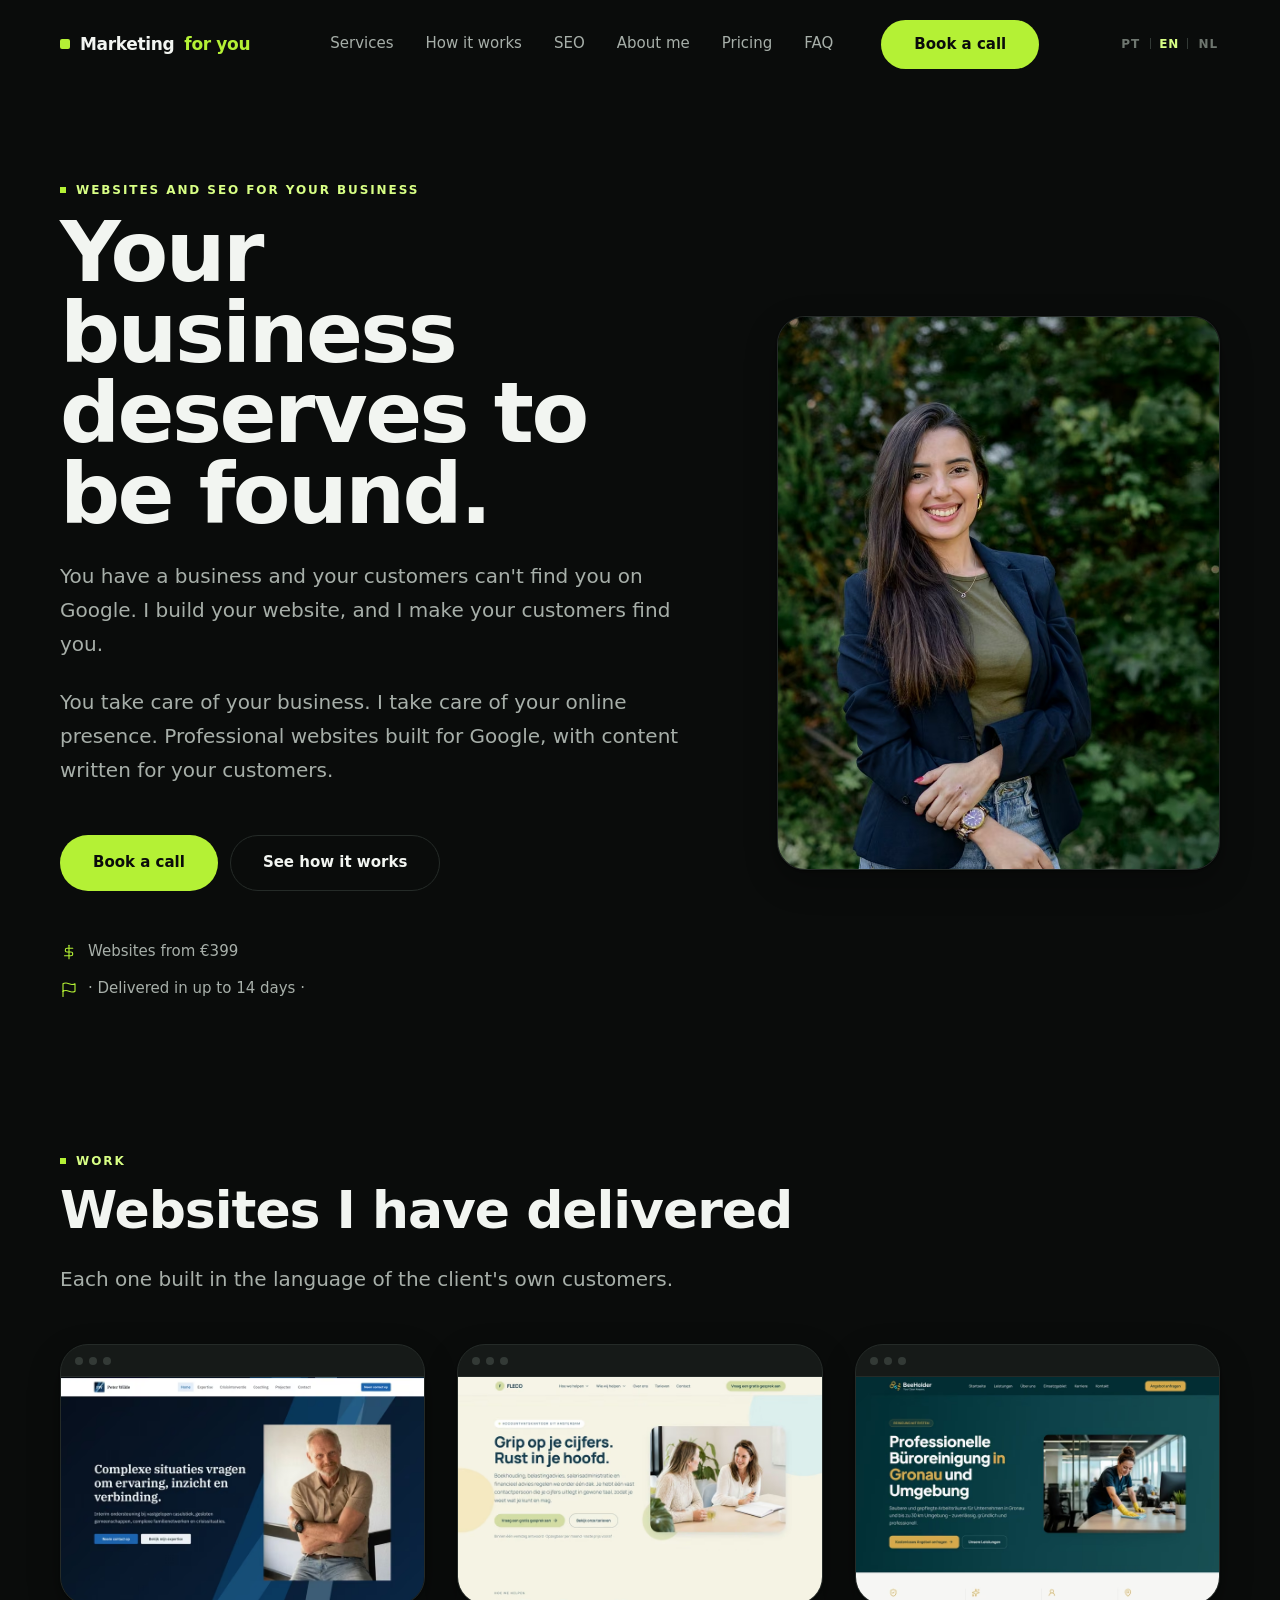
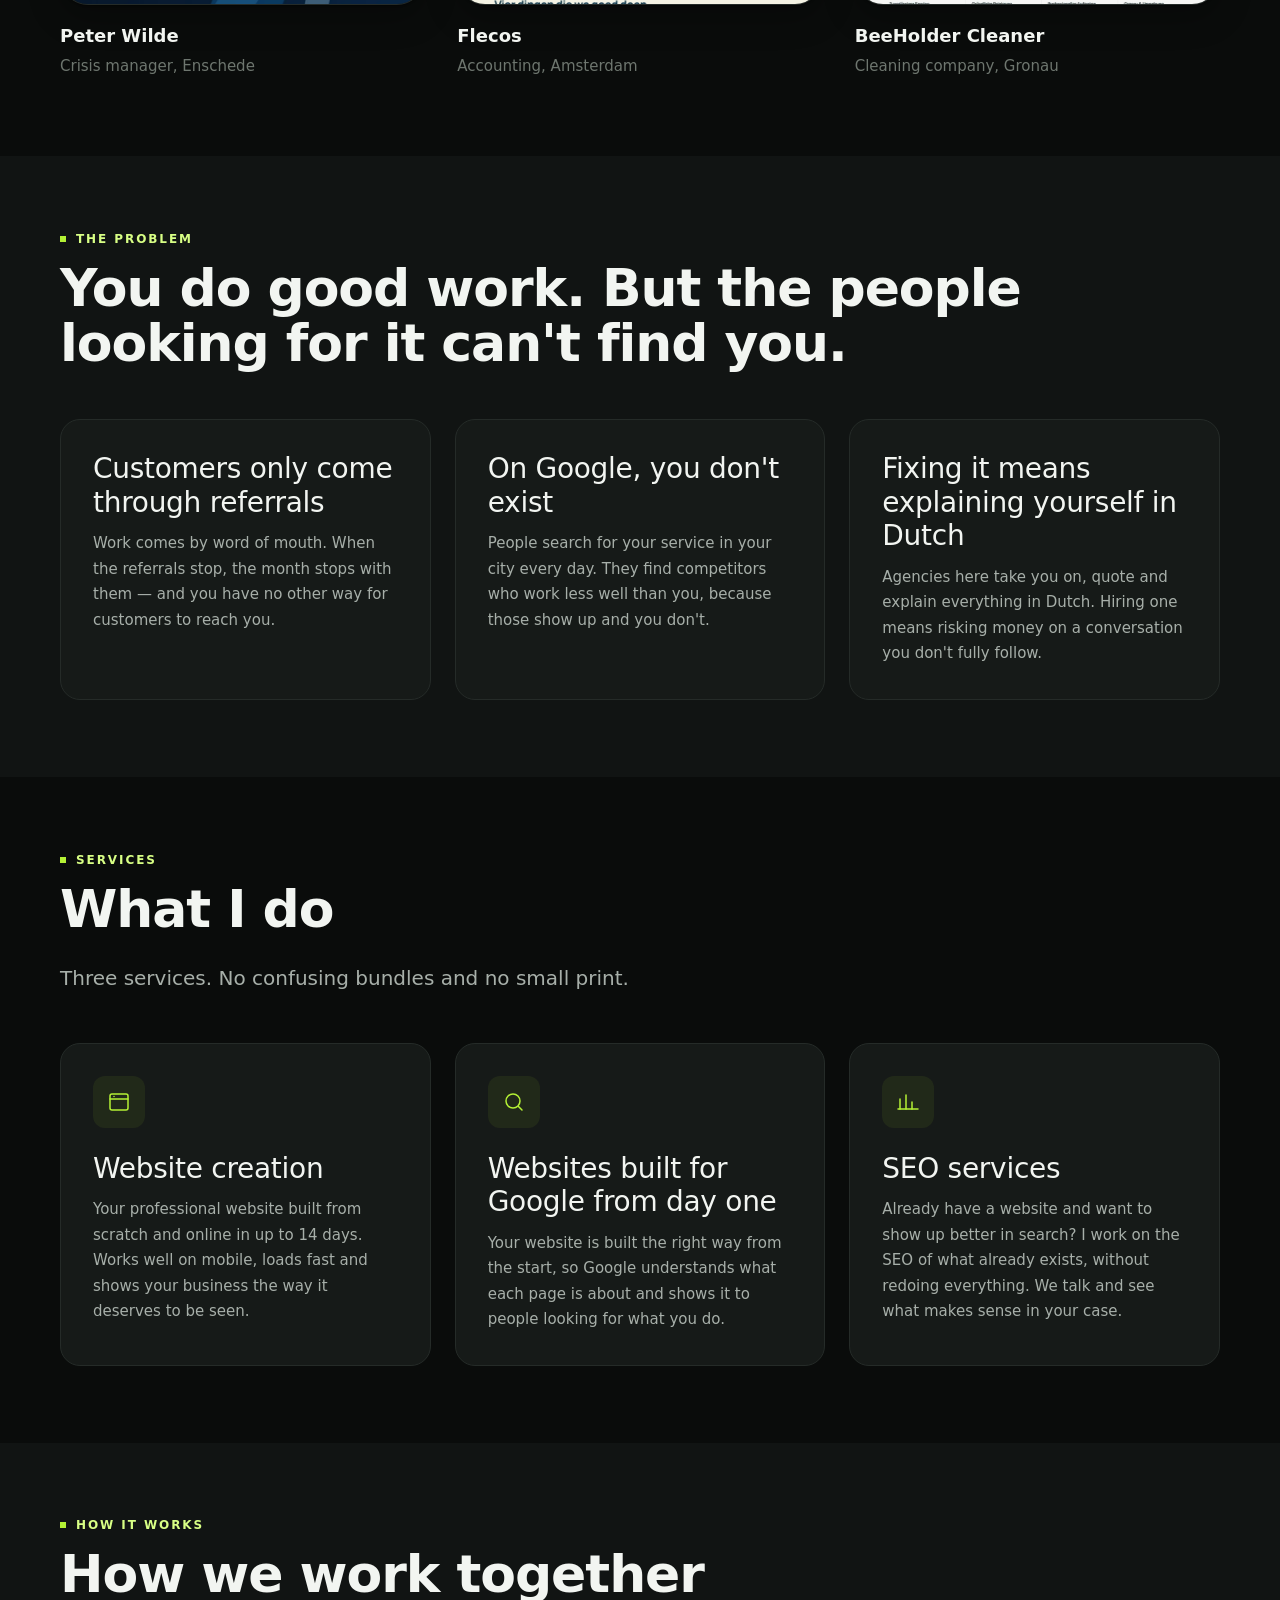
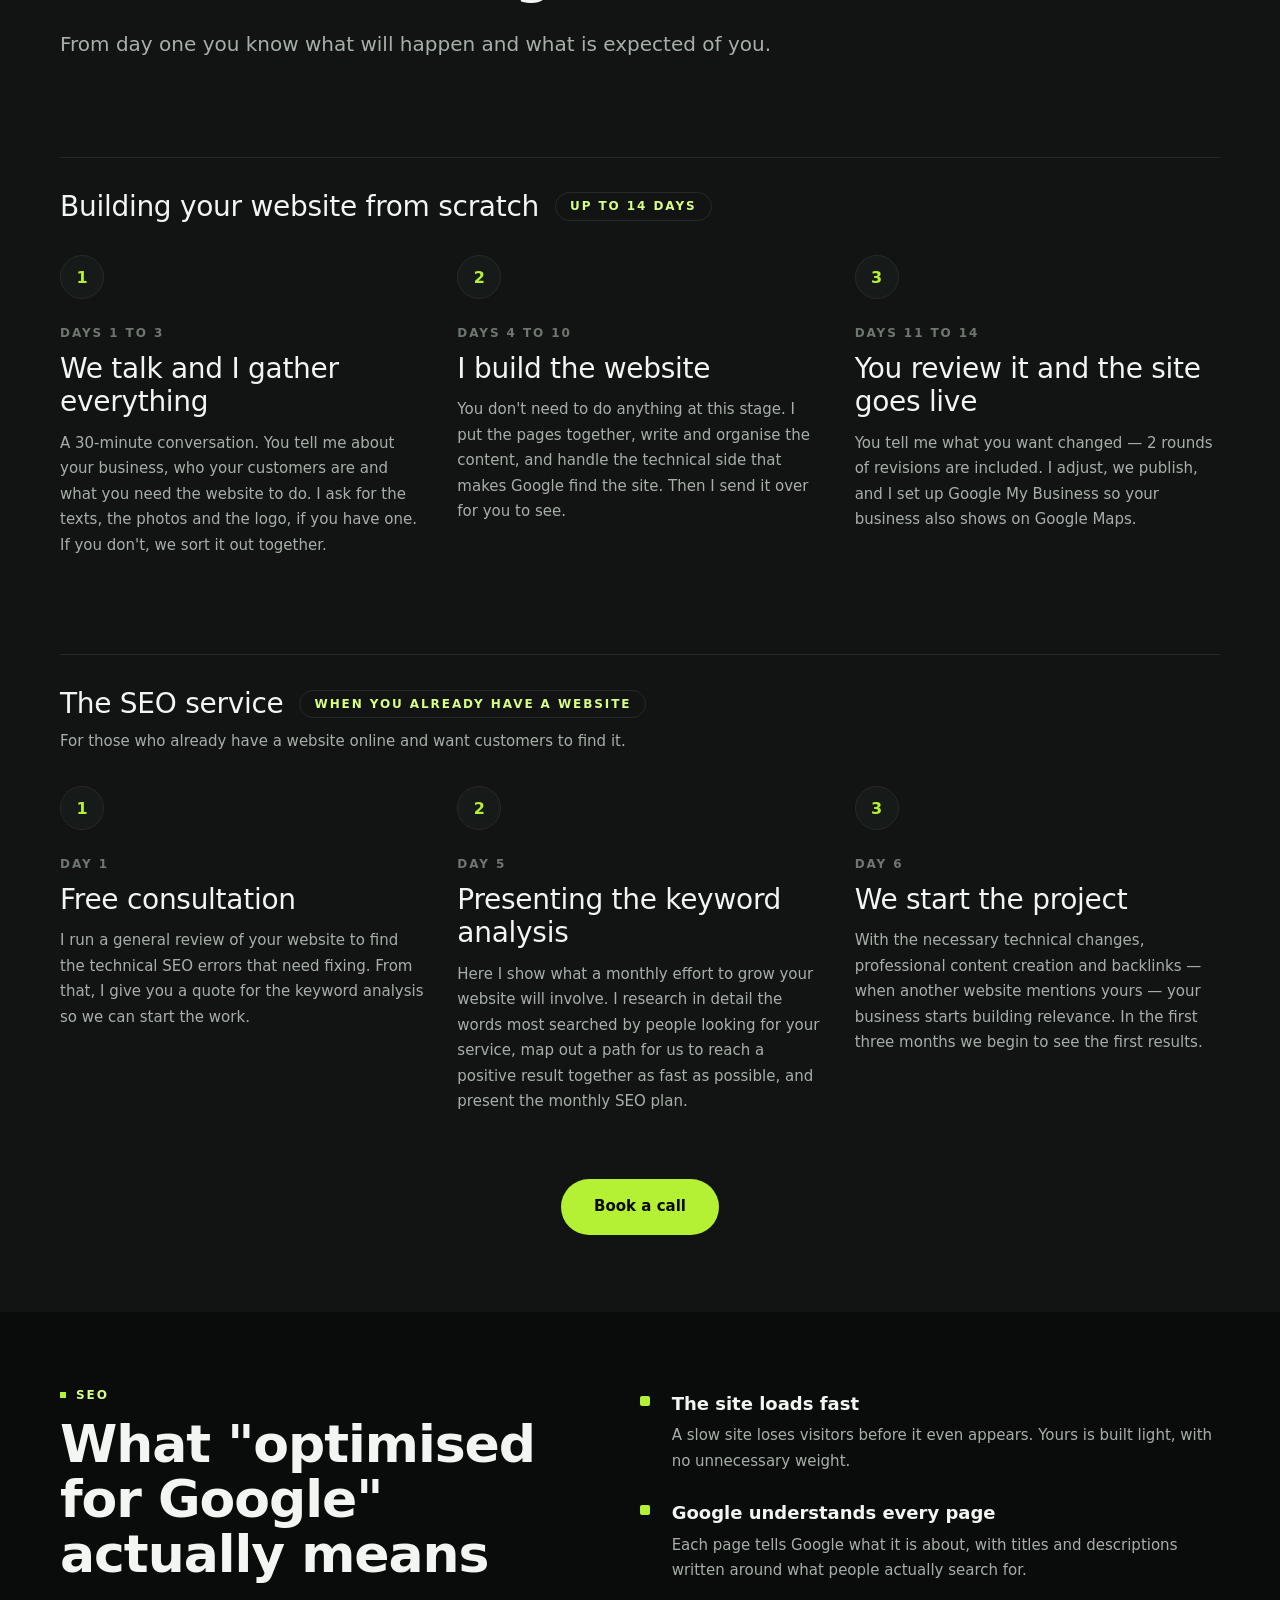
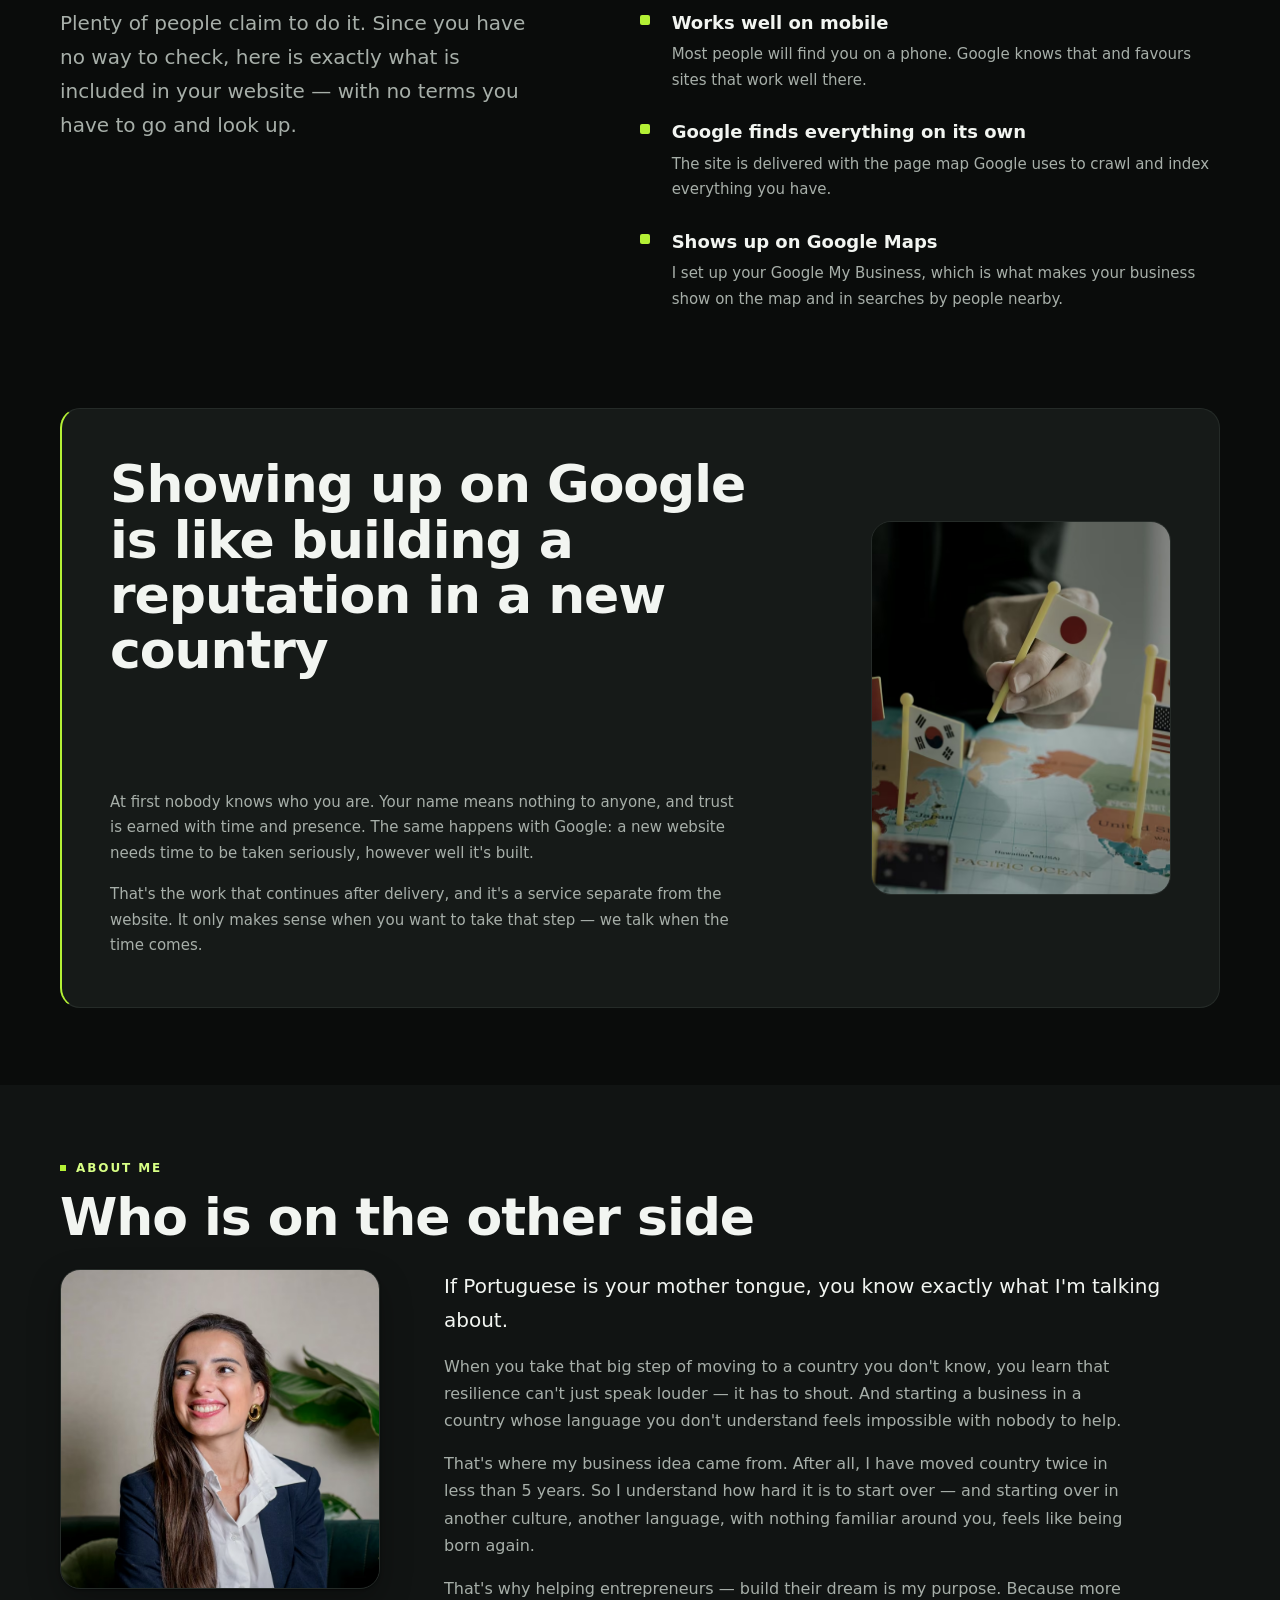
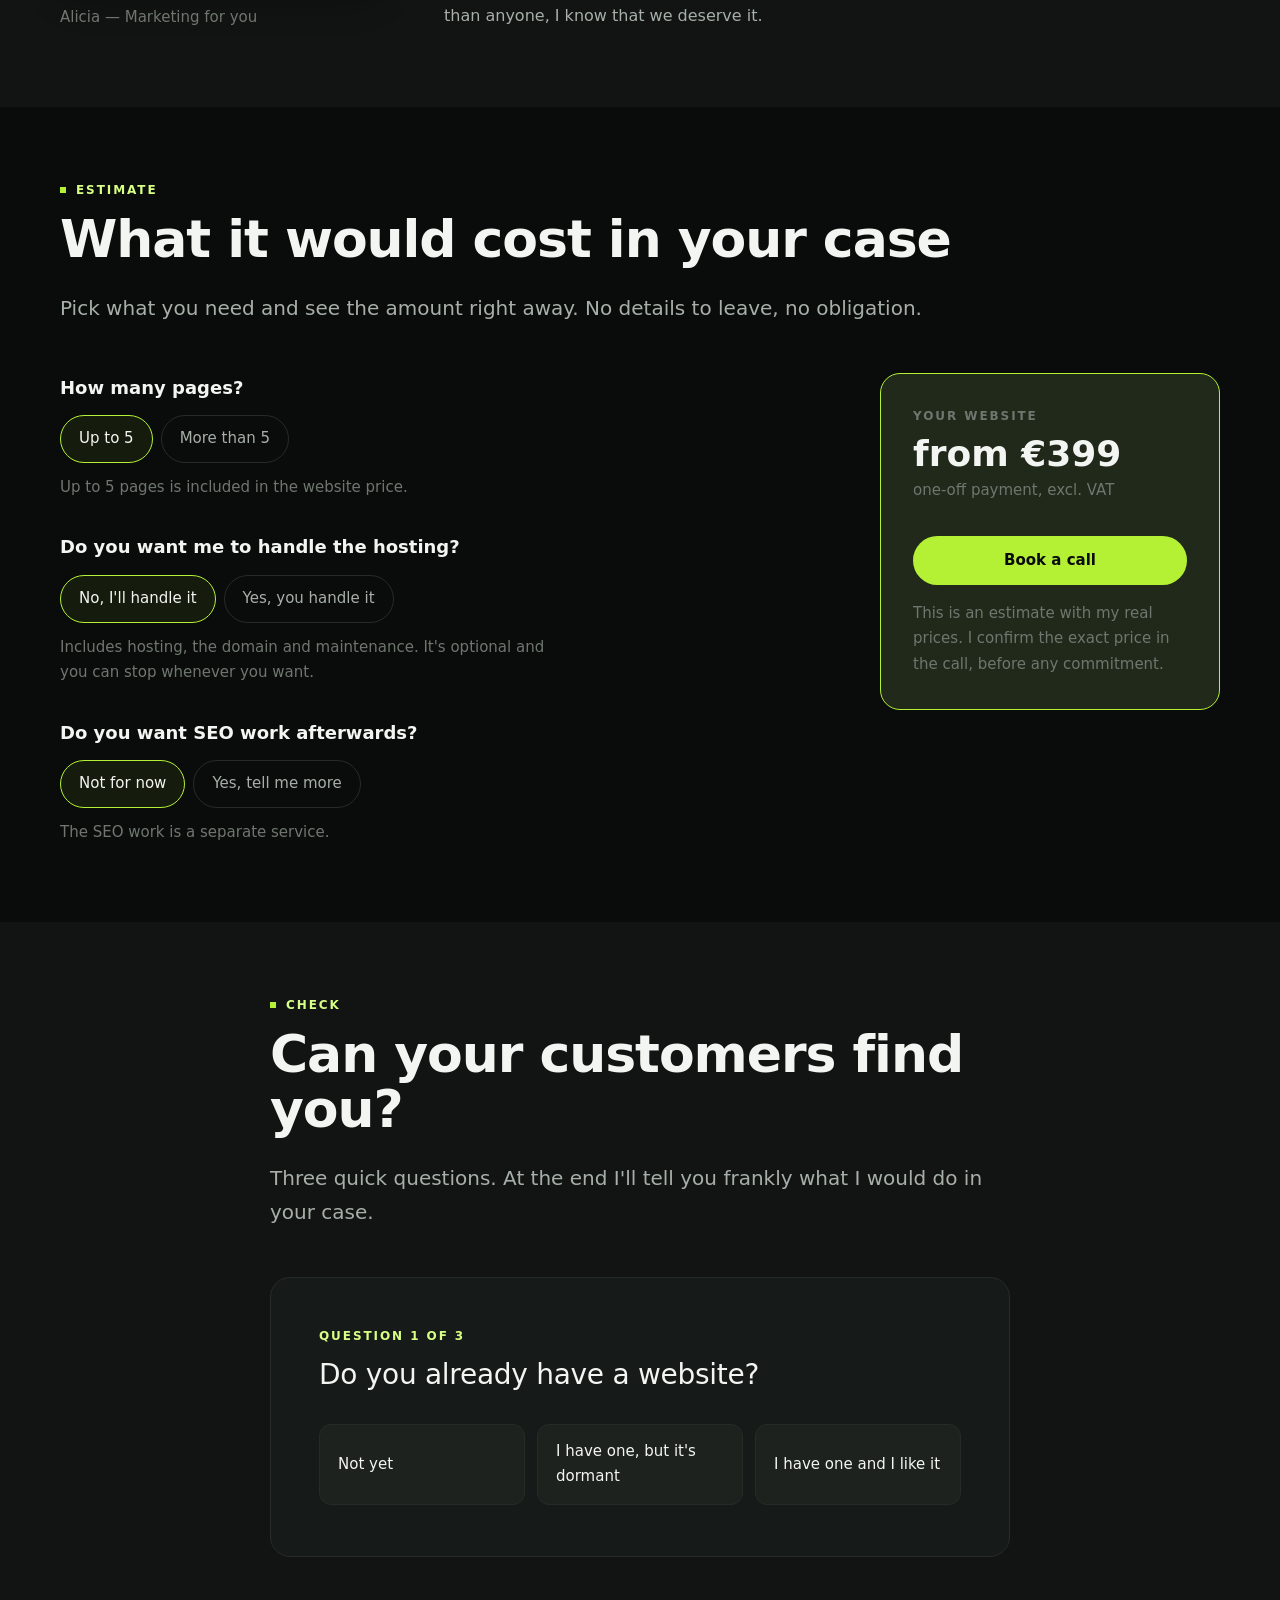
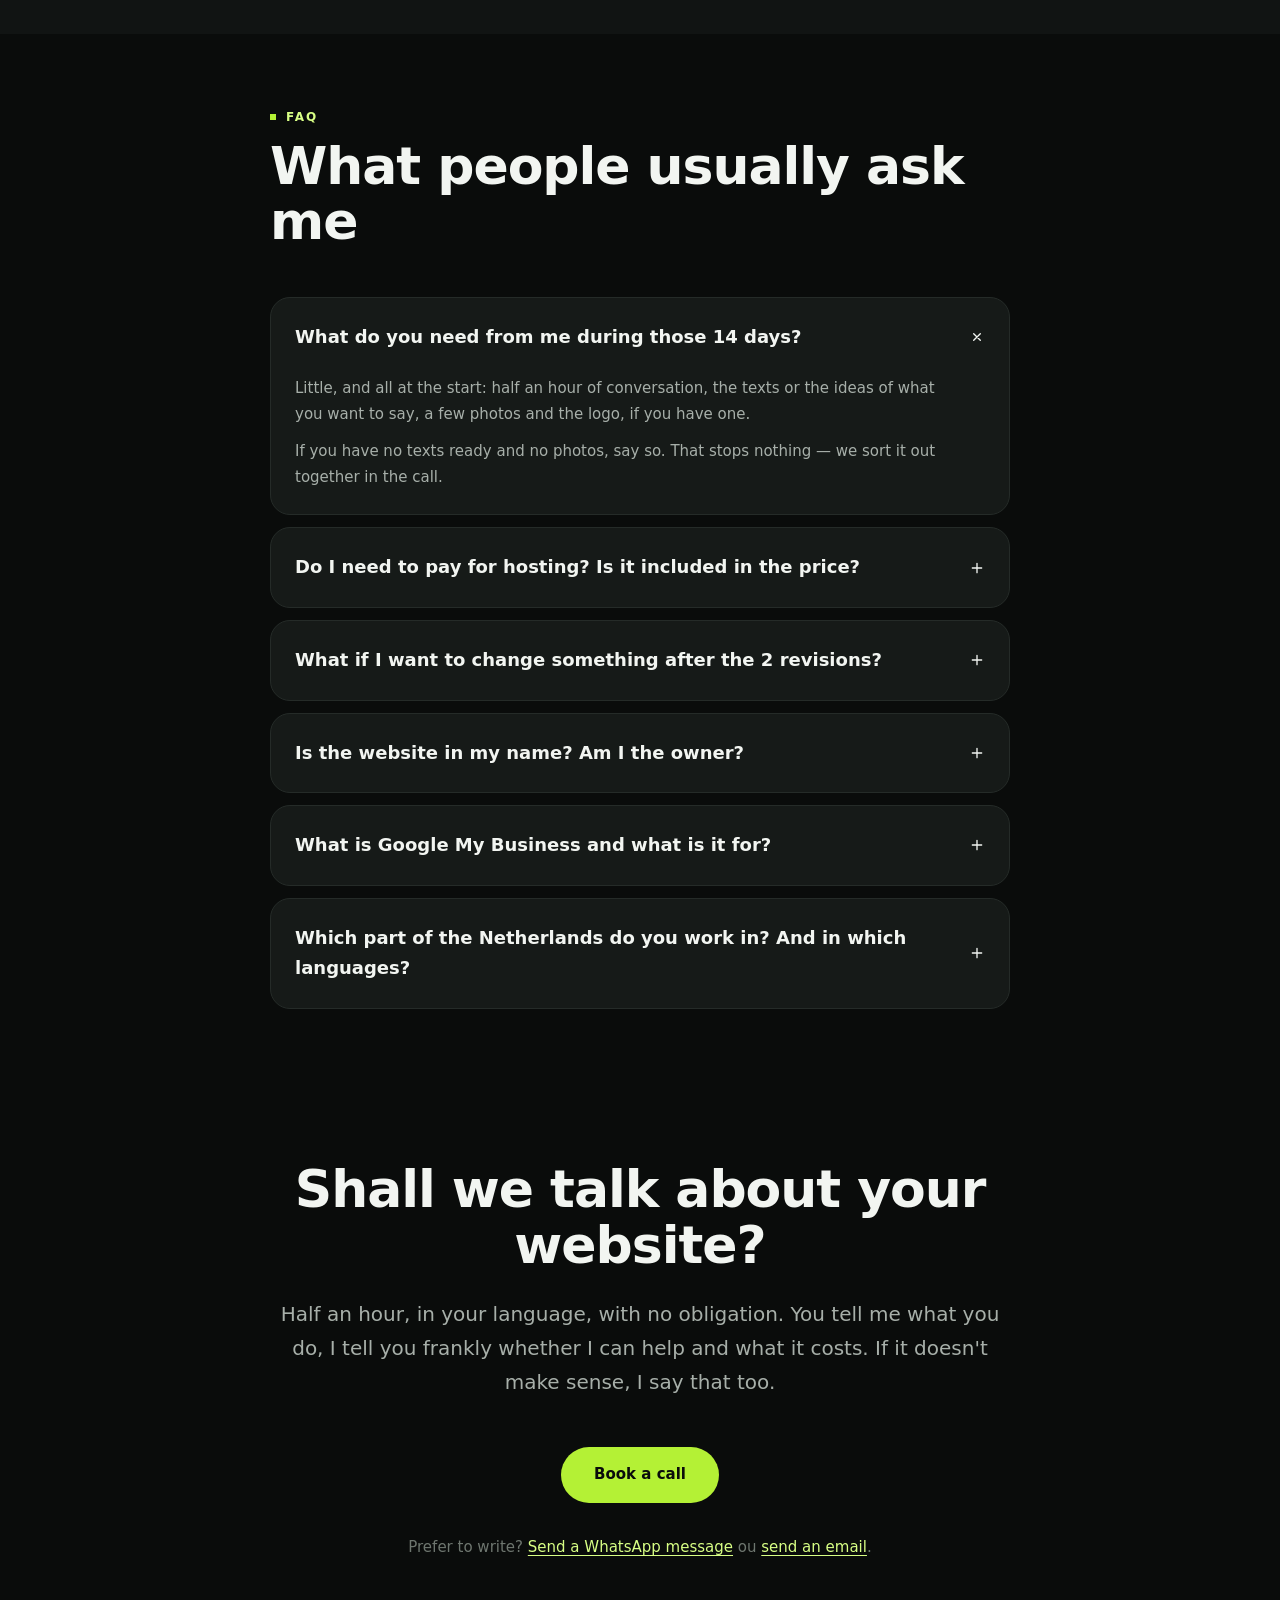
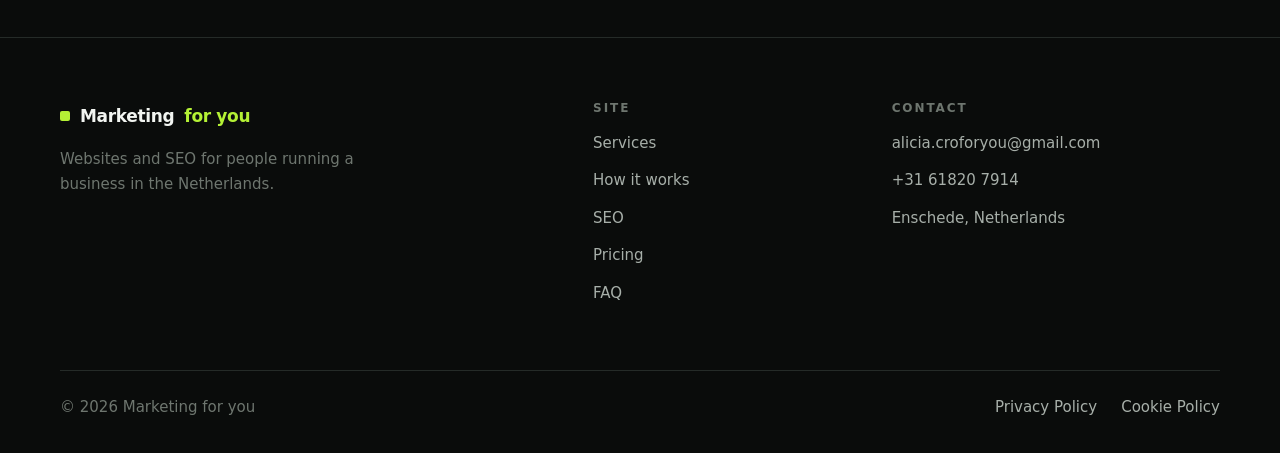
==== commit 910b65c8: "En/NL updates" ====
--- a/en/index.html
+++ b/en/index.html
@@ -154,7 +154,7 @@
         <ul class="trust" data-reveal>
           <li>
             <svg class="ico" viewBox="0 0 24 24" aria-hidden="true"><path d="M12 3v18"/><path d="M17 7H9.5a2.5 2.5 0 000 5h5a2.5 2.5 0 010 5H6"/></svg>
-            Websites from €199
+            Websites from €399
           </li>
           <li>
             <svg class="ico" viewBox="0 0 24 24" aria-hidden="true"><path d="M4 15s1-1 4-1 5 2 8 2 4-1 4-1V5s-1 1-4 1-5-2-8-2-4 1-4 1z"/><path d="M4 22v-7"/></svg>
@@ -549,91 +549,14 @@
               That's where my business idea came from. After all, I have moved country twice in less than 5 years. So I understand how hard it is to start over — and starting over in another culture, another language, with nothing familiar around you, feels like being born again.
             </p>
           <p>
-              That's why helping entrepreneurs — Brazilian, Portuguese, Angolan, Mozambican — build their dream is my purpose. Because more than anyone, I know that we deserve it.
+              That's why helping entrepreneurs — build their dream is my purpose. Because more than anyone, I know that we deserve it.
             </p>
         </div>
       </div>
     </div>
   </section>
 
-  <!-- ─────────────────────────  PREÇOS  ───────────────────────── -->
-  <section class="section section--alt" id="precos">
-    <div class="container">
-      <p class="eyebrow" data-reveal><span class="eyebrow__dot" aria-hidden="true"></span> Pricing</p>
-      <h2 class="section__title" data-reveal>What it costs</h2>
-
-      <div class="grid grid--2 mt-7 prices">
-
-        <article class="card card--featured" data-reveal>
-          <p class="chip">Launch offer</p>
-
-          <h3 class="price-name">Complete website</h3>
-
-          <p class="price">
-            <span class="price__from">from</span>
-            <span class="price__now">€199</span>
-            <span class="price__was">€799</span>
-            <span class="price__vat">excl. VAT</span>
-          </p>
-
-          <p class="price-why">
-            This is a launch offer, for a limited time and with a small number of places per month. I work with few clients at a time so every website gets the same care — when the places under this offer run out, the price goes back to normal.
-          </p>
-
-          <ul class="includes">
-            <li>Up to 5 pages</li>
-            <li>2 rounds of revisions included</li>
-            <li>Google My Business set up</li>
-            <li>Google optimisation included</li>
-          </ul>
-
-          <div class="addon">
-            <p class="addon__title">Website maintenance — €19.90/month <span class="addon__tag">optional</span></p>
-            <p>
-              Includes hosting, the domain and website maintenance. You don't need to arrange or understand any of it: I take care of everything.
-            </p>
-            <p>
-              If you would rather arrange hosting and the domain yourself, you can: they stay in your name, and I help you choose and set them up.
-            </p>
-          </div>
-
-          <a class="btn btn--primary btn--block" href="https://calendly.com/alicia-croforyou/new-meeting" target="_blank" rel="noopener">
-            Book a call
-          </a>
-
-          <p class="price-note">
-            Need more than 5 pages? No problem — I quote separately and you know the amount before deciding.
-          </p>
-        </article>
-
-        <article class="card" data-reveal>
-          <h3 class="price-name">SEO services</h3>
-
-          <p class="price">
-            <span class="price__consult">On request</span>
-          </p>
-
-          <p class="price-why">
-            Already have a website and want to show up better on Google? Every case is different, and it wouldn't make sense to invent a price before seeing what you have. We talk first.
-          </p>
-
-          <ul class="includes">
-            <li>Free website review</li>
-            <li>Keyword analysis</li>
-            <li>Content creation</li>
-            <li>Building quality backlinks</li>
-            <li>Fixing technical errors</li>
-          </ul>
-
-          <a class="btn btn--secondary btn--block" href="https://calendly.com/alicia-croforyou/new-meeting" target="_blank" rel="noopener">
-            Talk about SEO
-          </a>
-        </article>
-
-      </div>
-    </div>
-  </section>
-
+ 
   <!-- ─────────────────────────  SIMULADOR  ───────────────────────── -->
   <section class="section" id="simulador">
     <div class="container">
@@ -642,7 +565,7 @@
       <p class="section__lead" data-reveal>Pick what you need and see the amount right away. No details to leave, no obligation.</p>
 
       <div class="calc mt-7" data-reveal
-           data-base="from €199" data-orcamento="on request"
+           data-base="from €399" data-orcamento="on request"
            data-paginas="Pages beyond 5 — quoted separately, agreed before starting" data-manut="Hosting, domain and maintenance — €19.90/month, excl. VAT, optional" data-seo="SEO services — on request">
         <div class="calc__controls">
           <fieldset class="calc__group">
@@ -672,11 +595,11 @@
         </div>
         <div class="calc__result" aria-live="polite">
           <p class="calc__label">Your website</p>
-          <p class="calc__price"><span id="calc-valor">from €199</span></p>
+          <p class="calc__price"><span id="calc-valor">from €399</span></p>
           <p class="calc__vat">one-off payment, excl. VAT</p>
           <ul class="calc__extras" id="calc-extras"></ul>
           <a class="btn btn--primary btn--block" href="https://calendly.com/alicia-croforyou/new-meeting" target="_blank" rel="noopener">Book a call</a>
-          <p class="calc__note">This is an estimate with my real prices. I confirm the exact amount in the call, before any commitment.</p>
+          <p class="calc__note">This is an estimate with my real prices. I confirm the exact price in the call, before any commitment.</p>
         </div>
       </div>
     </div>
@@ -784,7 +707,7 @@
           <summary>Which part of the Netherlands do you work in? And in which languages?</summary>
           <div class="faq__body">
             <p>I'm based in Enschede, but I work remotely with the whole country. Being in the same city was never needed to build a website: we arrange everything by call.</p>
-            <p>I work in Portuguese and English. The whole process — quote, questions, revisions, delivery — runs in your language.</p>
+            <p>I work in Portuguese and English. The whole process — quote, questions, revisions, delivery — runs in one of those languages.</p>
           </div>
         </details>
 
@@ -805,7 +728,7 @@
         </a>
       </div>
       <p class="cta-final__alt" data-reveal>
-        Prefer to write? <a href="https://wa.me/351927569701" target="_blank" rel="noopener">Send a WhatsApp message</a>
+        Prefer to write? <a href="https://wa.me/31618207914" target="_blank" rel="noopener">Send a WhatsApp message</a>
         ou <a href="mailto:alicia.croforyou@gmail.com">send an email</a>.
       </p>
     </div>
@@ -842,9 +765,9 @@
         <h2 class="site-footer__h">Contact</h2>
         <ul>
           <li><a href="mailto:alicia.croforyou@gmail.com">alicia.croforyou@gmail.com</a></li>
-          <li><a href="https://wa.me/351927569701" target="_blank" rel="noopener">WhatsApp +351 927 569 701</a></li>
-          <!-- [[A CONFIRMAR: indicativo do celular. Se for holandês, usar +31 6 82 06 37 69 ]]
-          <li><a href="tel:+31682063769">+31 6 82 06 37 69</a></li>
+          <li><a href="https://wa.me/351927569701" target="_blank" rel="noopener">+31 61820 7914</a></li>
+          <!-- [[A CONFIRMAR: indicativo do celular. Se for holandês, usar +31 6 18207914 ]]
+          <li><a href="tel:+31682063769">+31 618207914</a></li>
           -->
           <li>Enschede, Netherlands</li>
         </ul>
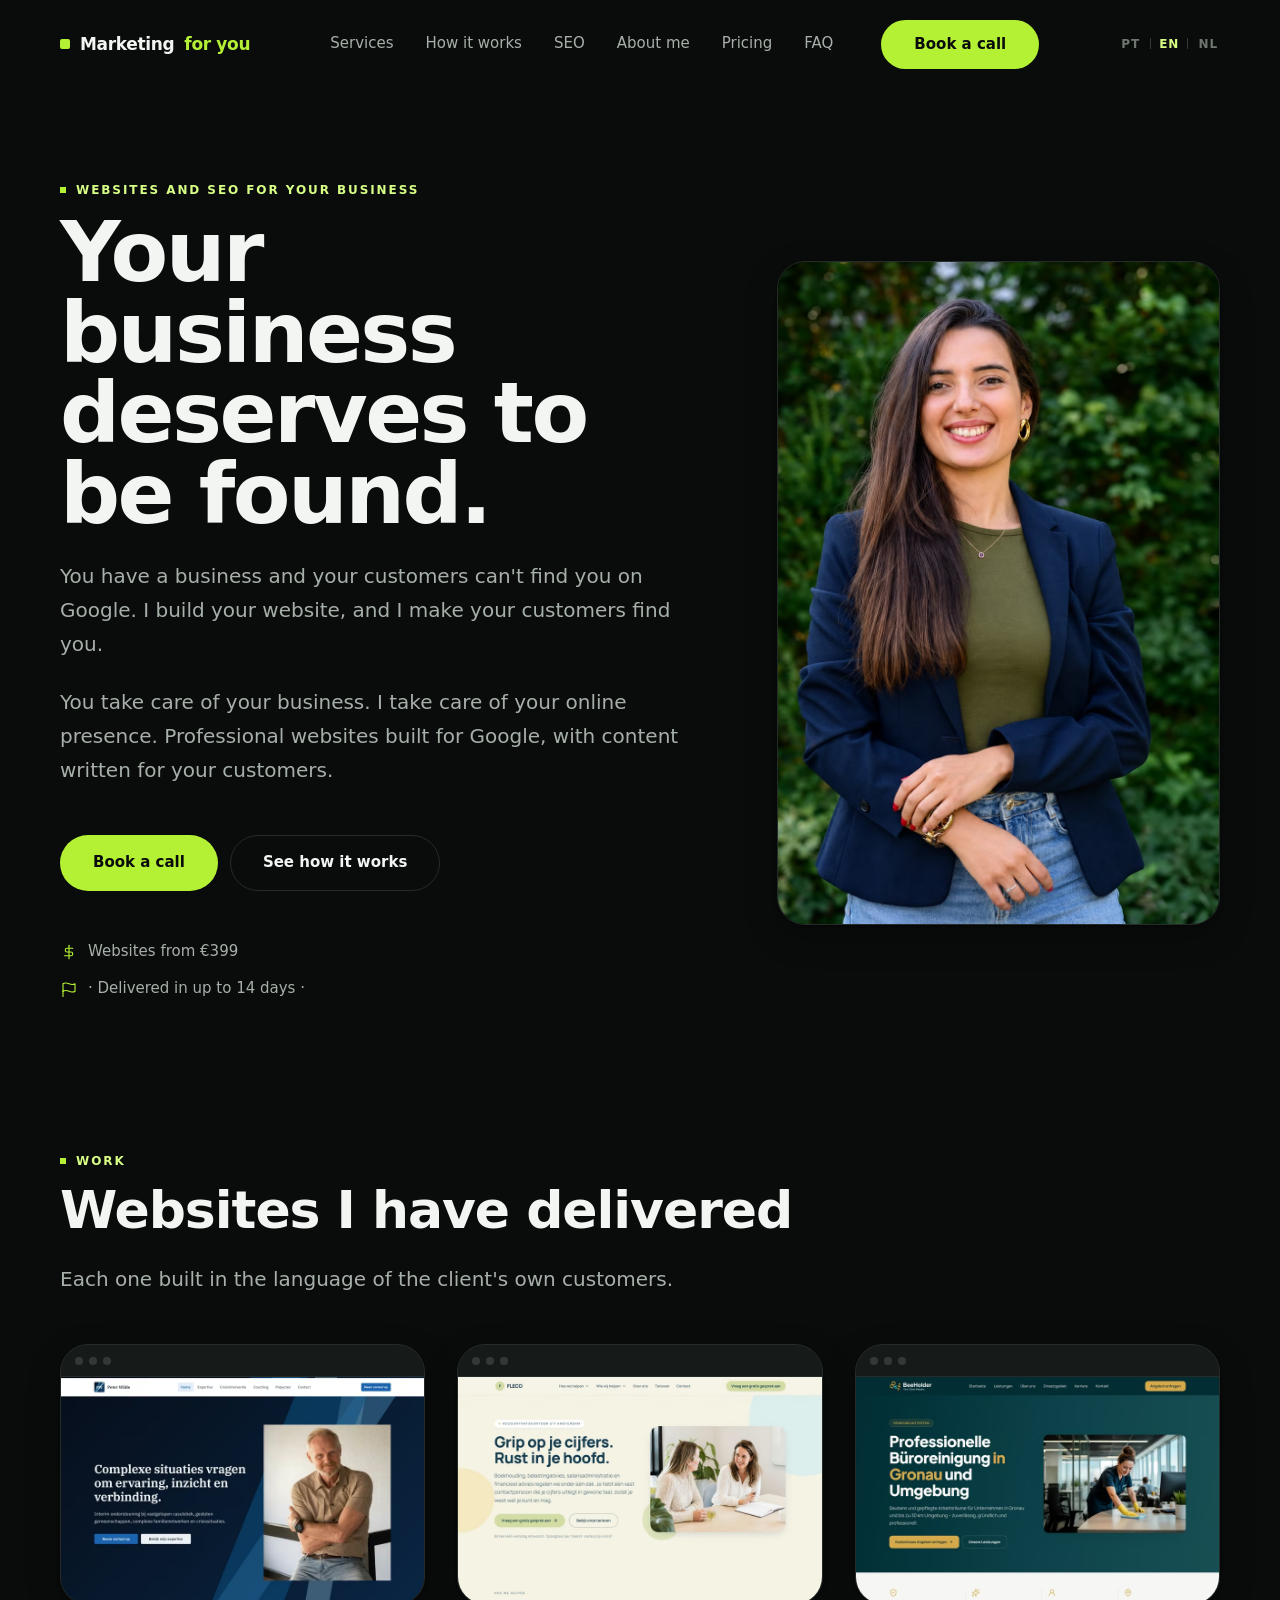
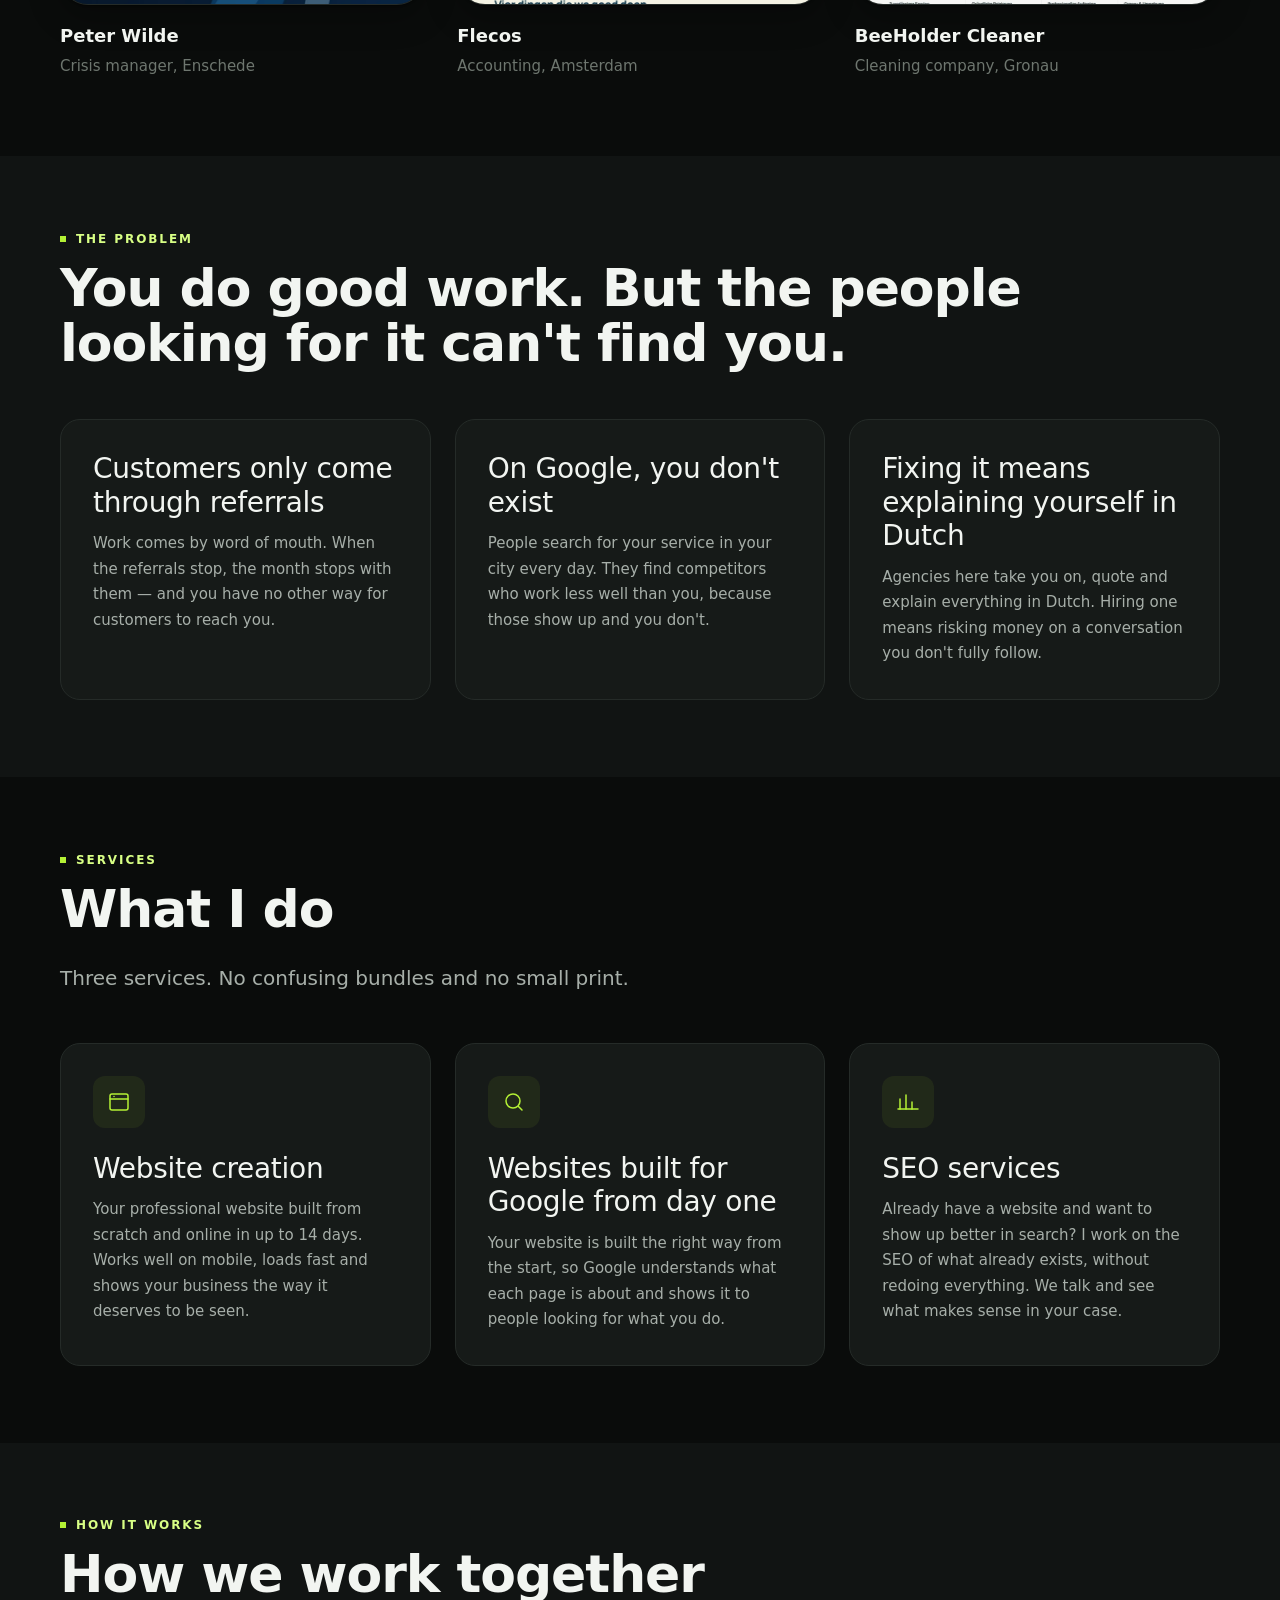
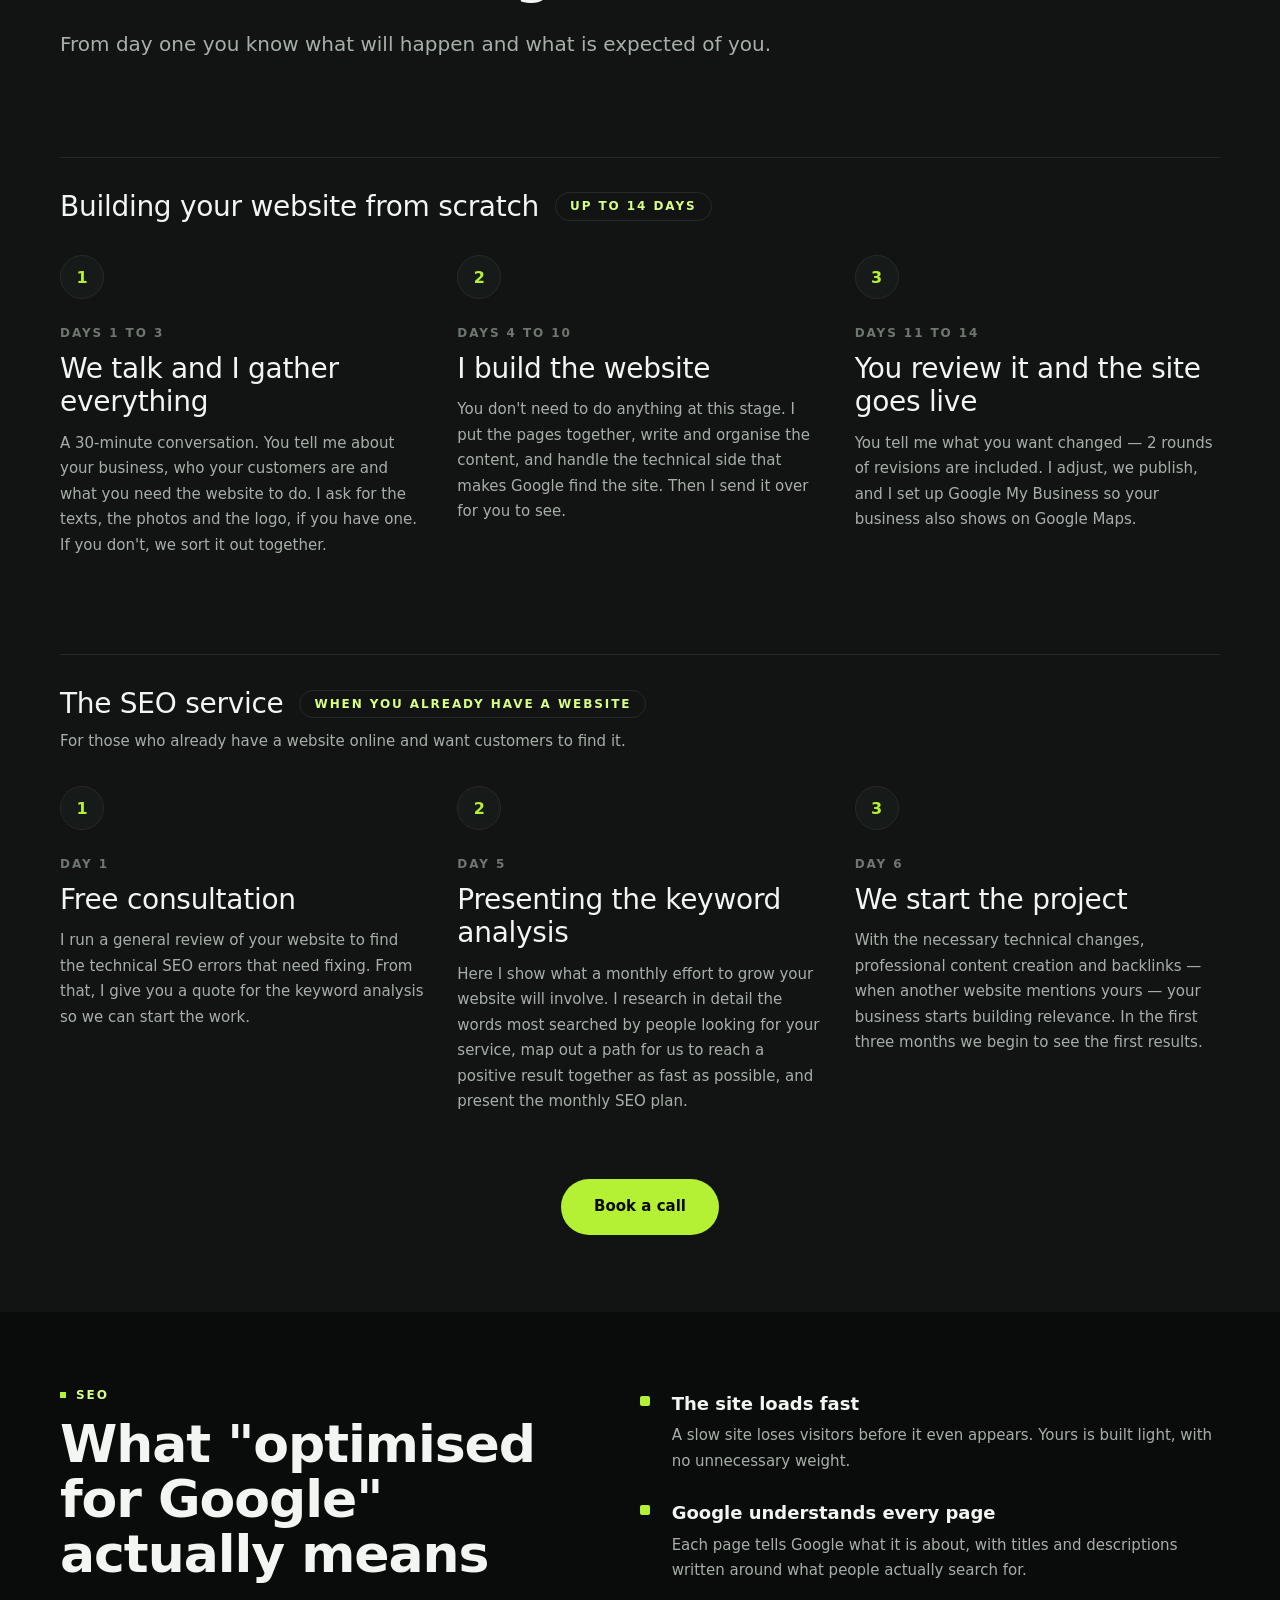
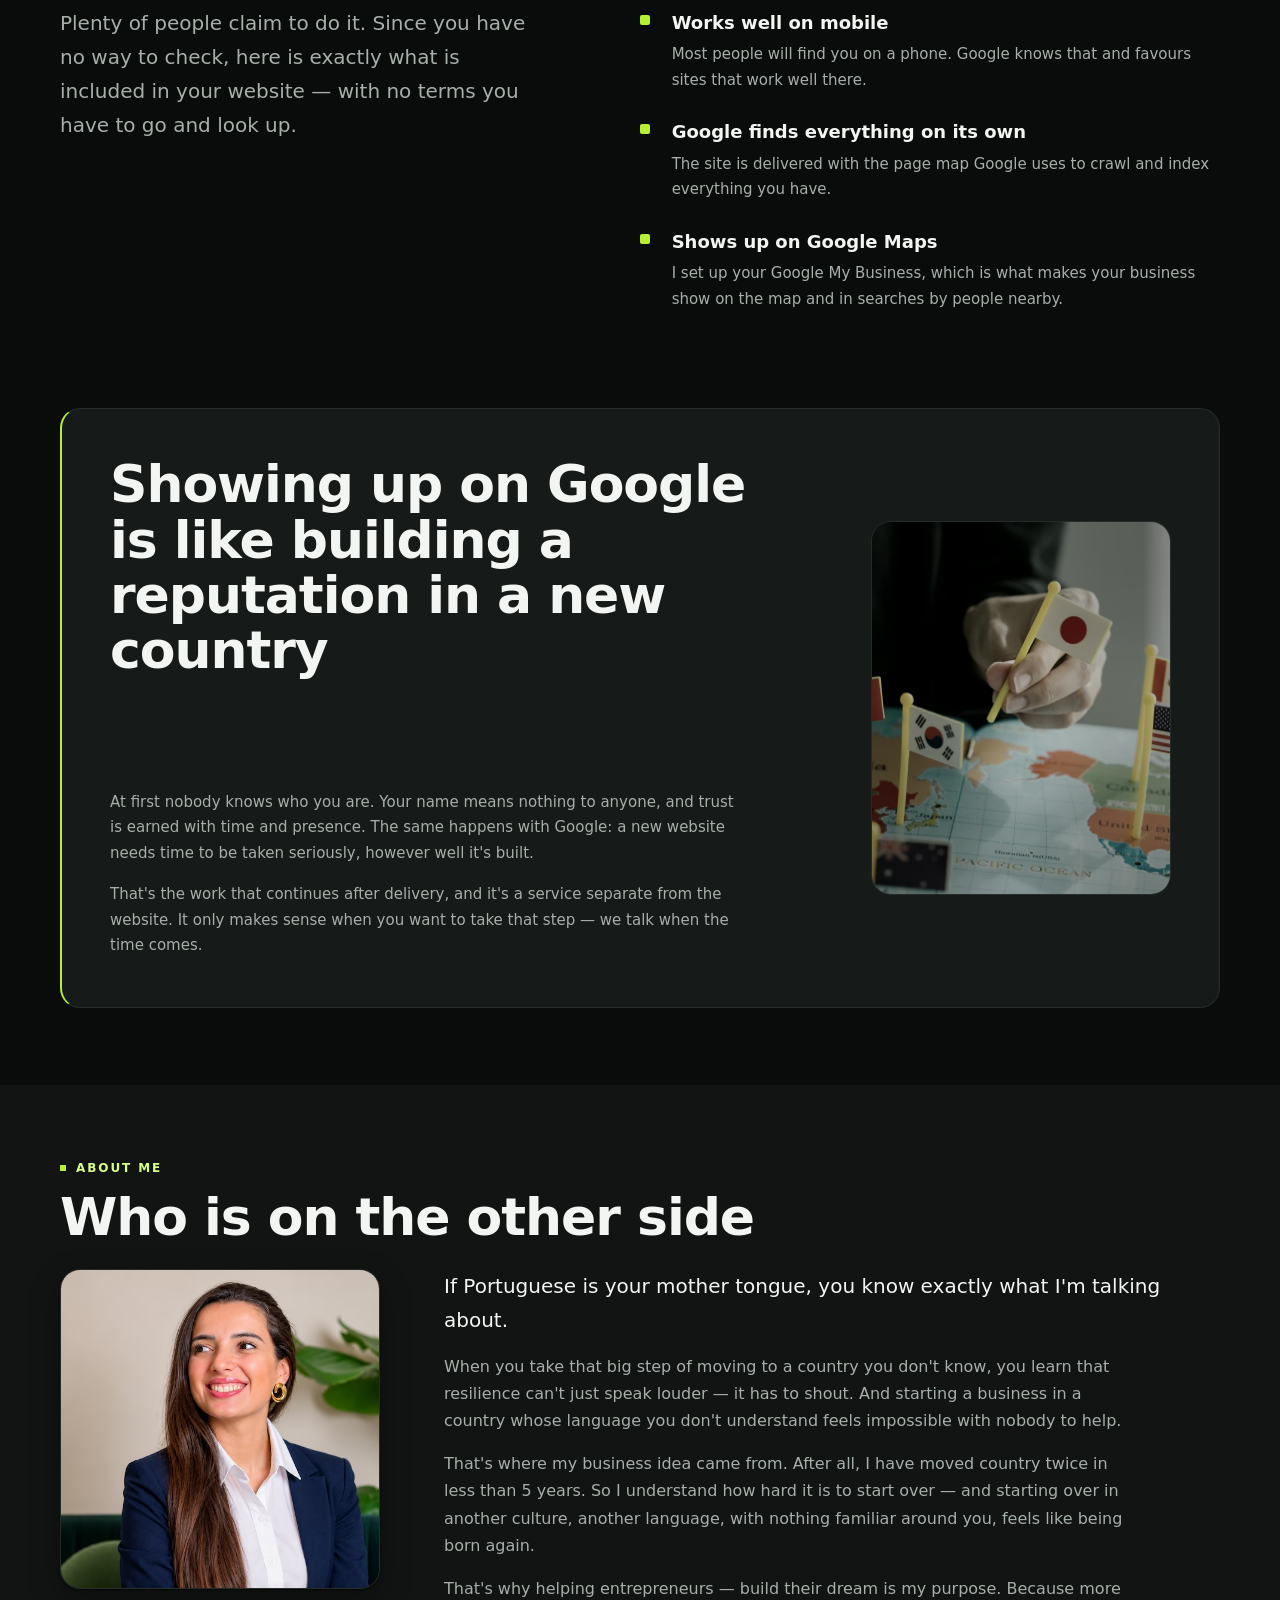
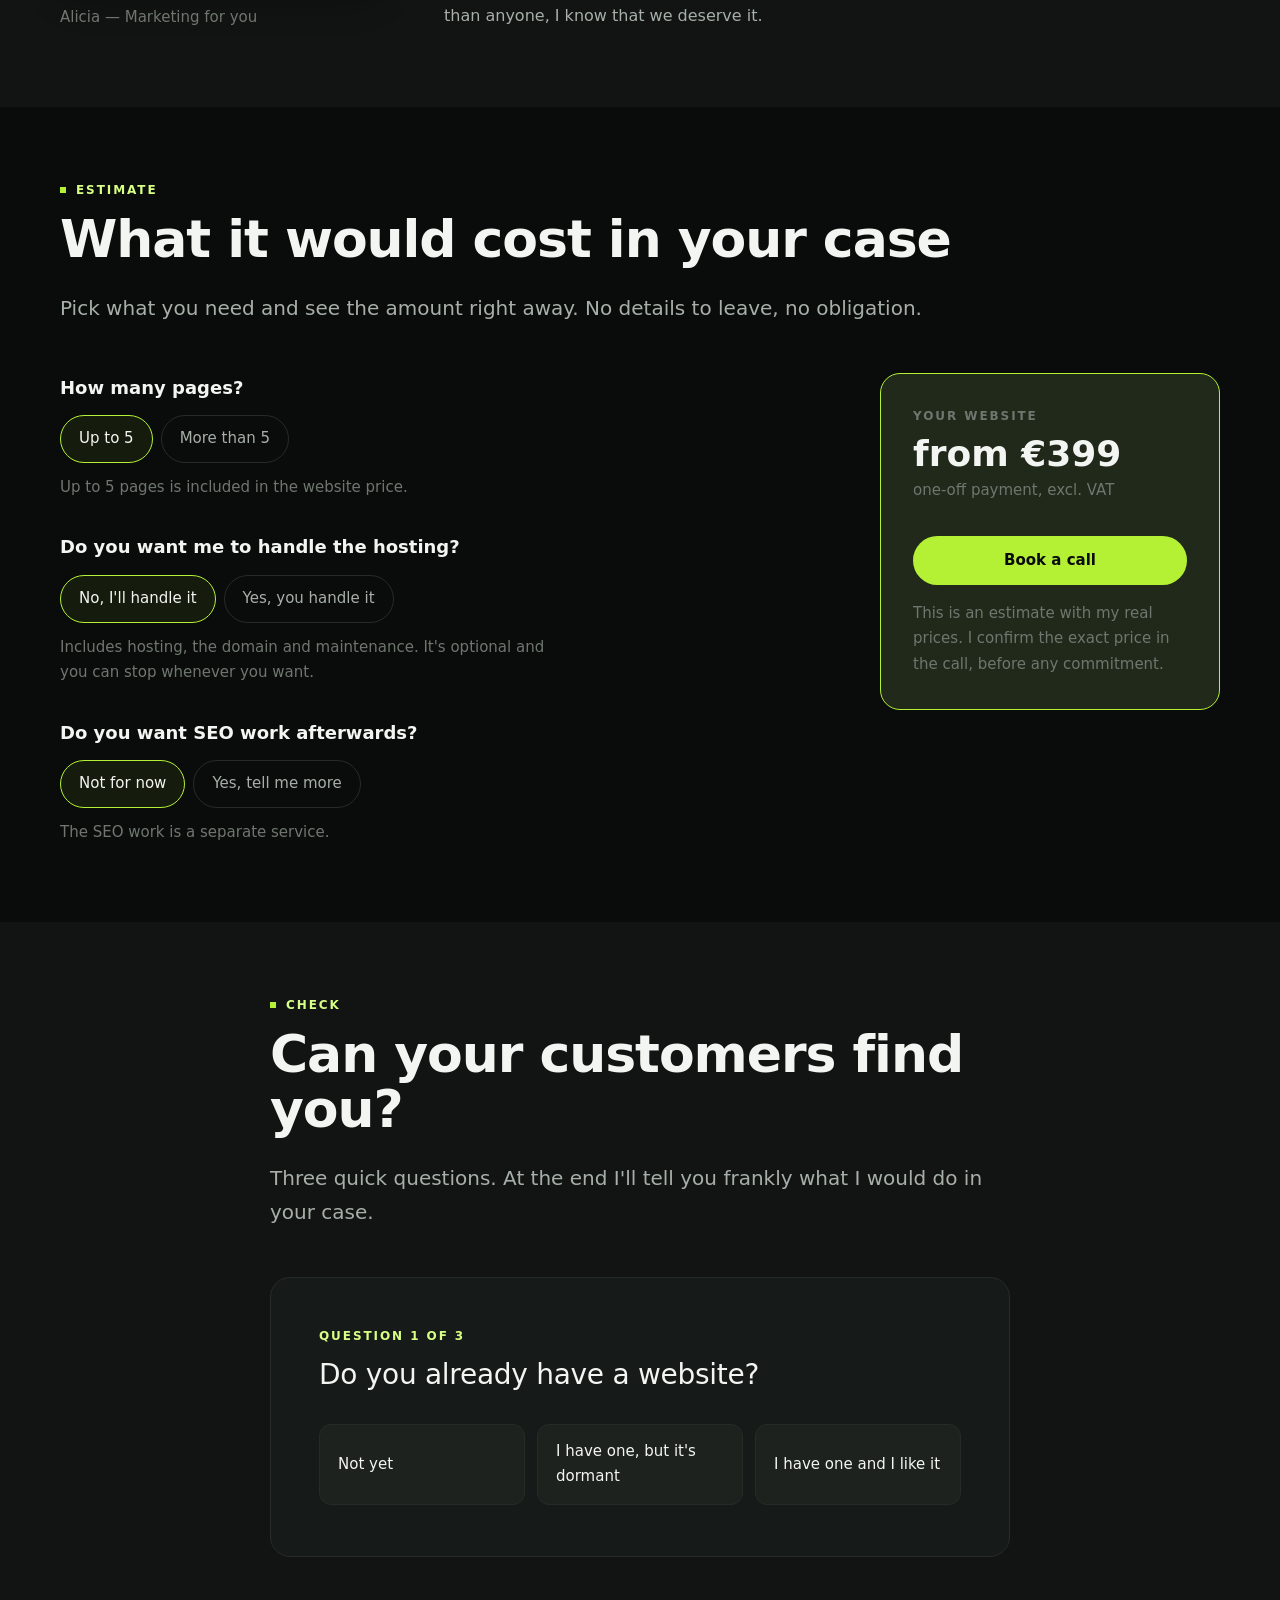
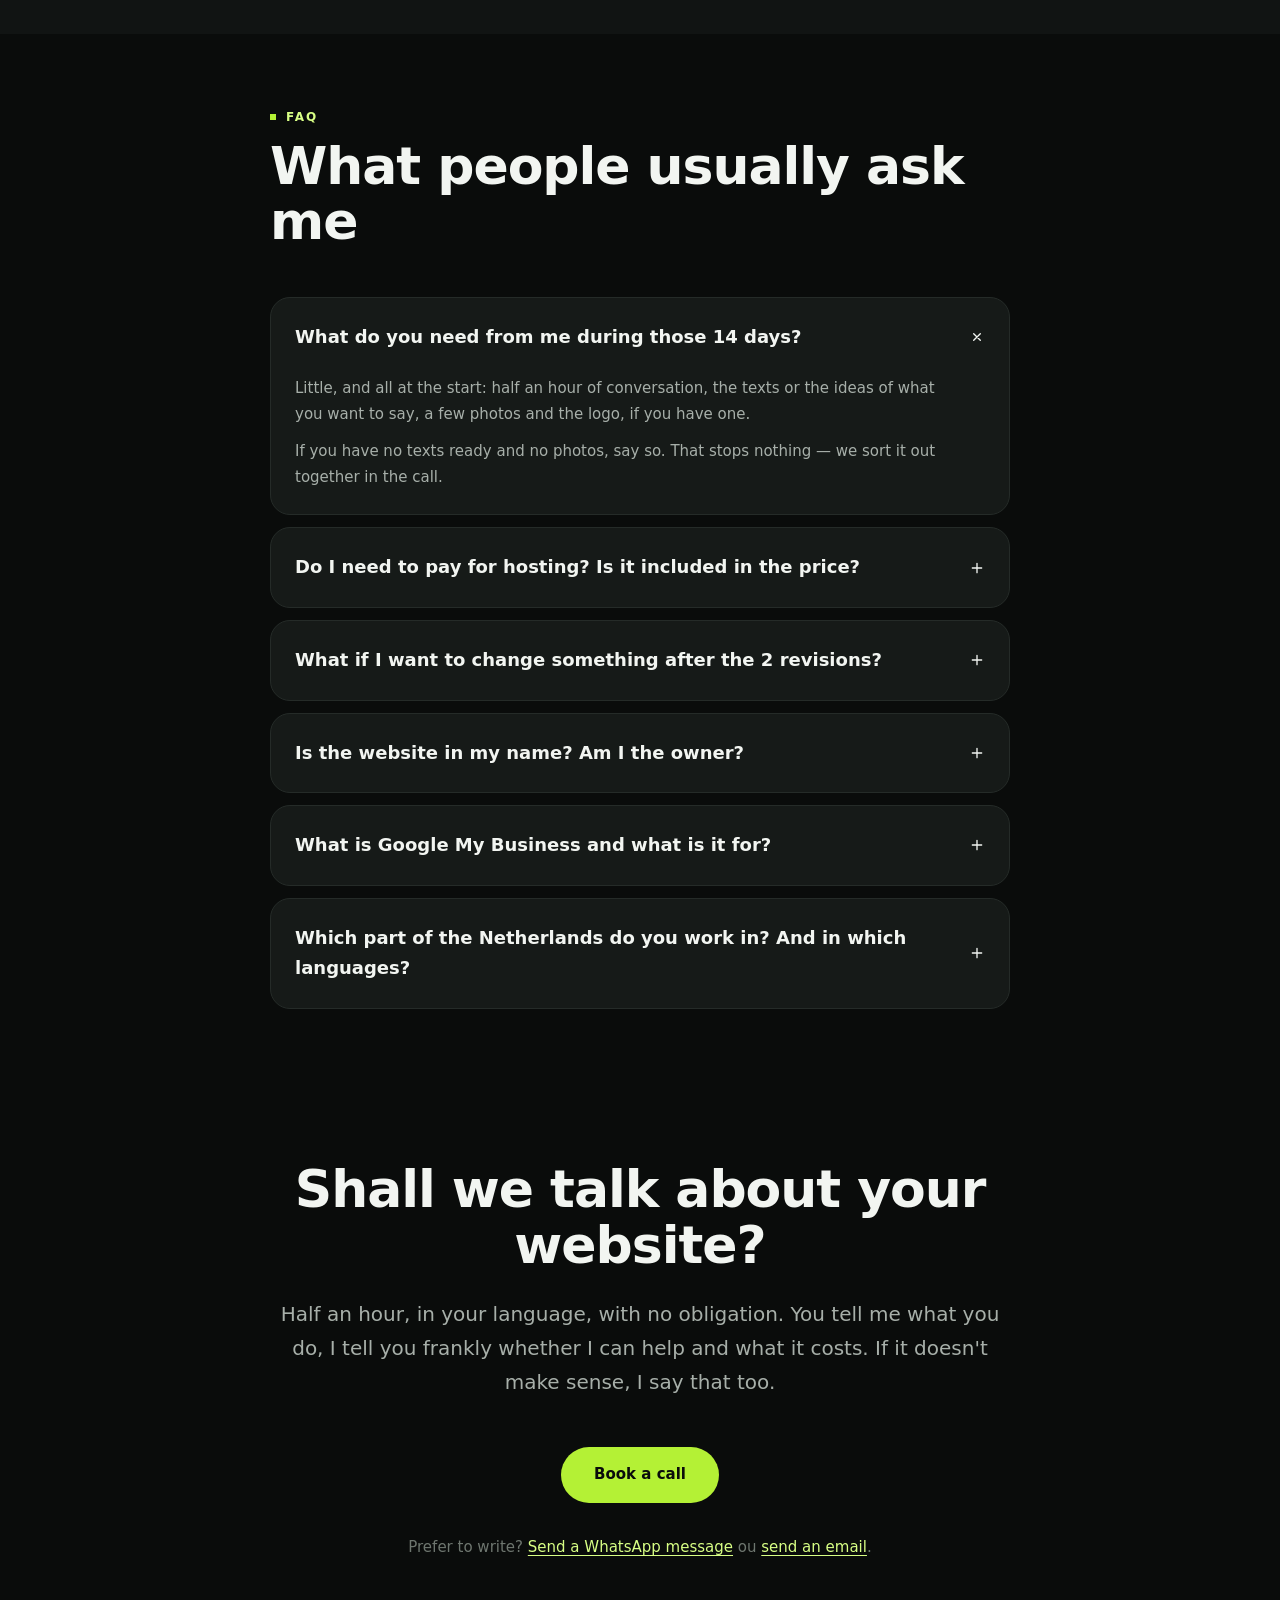
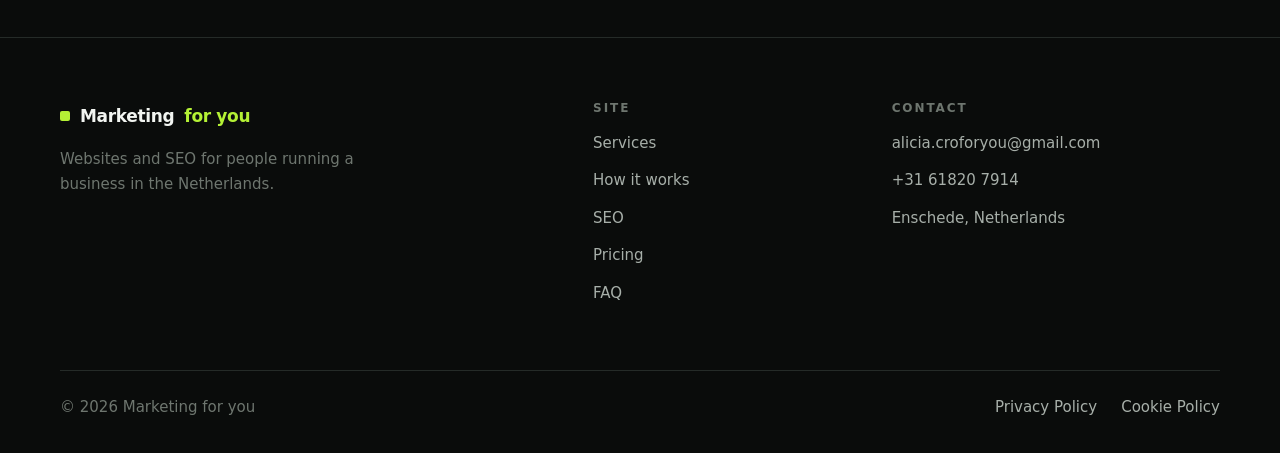
==== commit d3b2aadc: "Fix hero images in EN and NL" ====
--- a/en/index.html
+++ b/en/index.html
@@ -165,20 +165,23 @@
 
       <div class="hero__visual">
         <figure class="portrait portrait--hero">
-          <picture>
-            <source type="image/avif"
-                    srcset="../assets/img/hero-alicia-800.avif 800w, ../assets/img/hero-alicia-1200.avif 1200w"
-                    sizes="(min-width: 1024px) 40vw, 100vw">
-            <source type="image/webp"
-                    srcset="../assets/img/hero-alicia-800.webp 800w, ../assets/img/hero-alicia-1200.webp 1200w"
-                    sizes="(min-width: 1024px) 40vw, 100vw">
-            <img src="../assets/img/hero-alicia-800.webp"
-                 alt="Alicia, founder of Marketing for you"
-                 width="800" height="1045"
-                 loading="eager" fetchpriority="high" decoding="async">
-          </picture>
-        </figure>
-      </div>
+         <div class="hero__visual">
+  <div class="hero__visual">
+  <figure class="portrait portrait--hero">
+    <picture>
+      <source type="image/avif" srcset="/assets/img/hero-alicia.avif">
+      <source type="image/webp" srcset="/assets/img/hero-alicia.webp">
+      <img
+        src="/assets/img/hero-alicia.webp"
+        alt="Alicia"
+        width="900"
+        height="1350"
+        loading="eager"
+        fetchpriority="high"
+        decoding="async">
+    </picture>
+  </figure>
+</div>
 
       <!-- ══════════════════════════════════════════════════════════════
            MOLDURA DE BROWSER — guardada para quando houver portfólio
